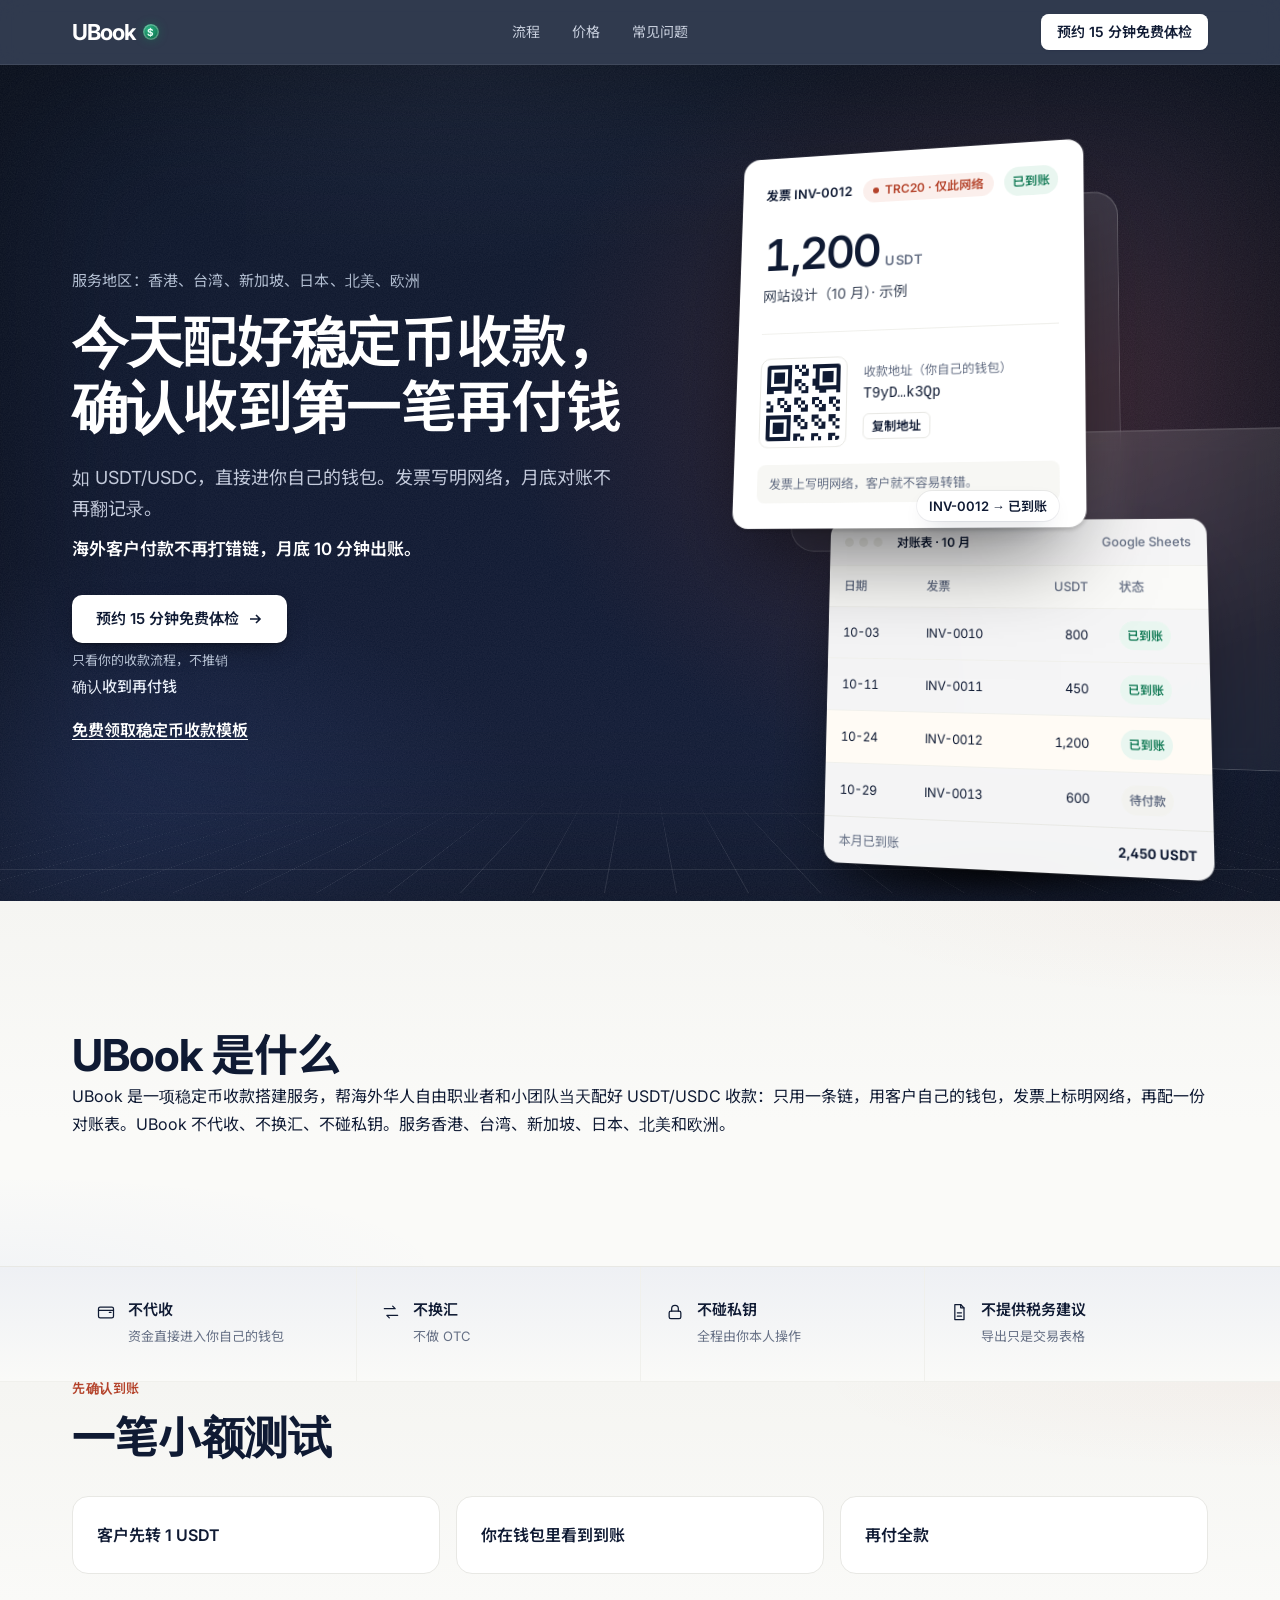
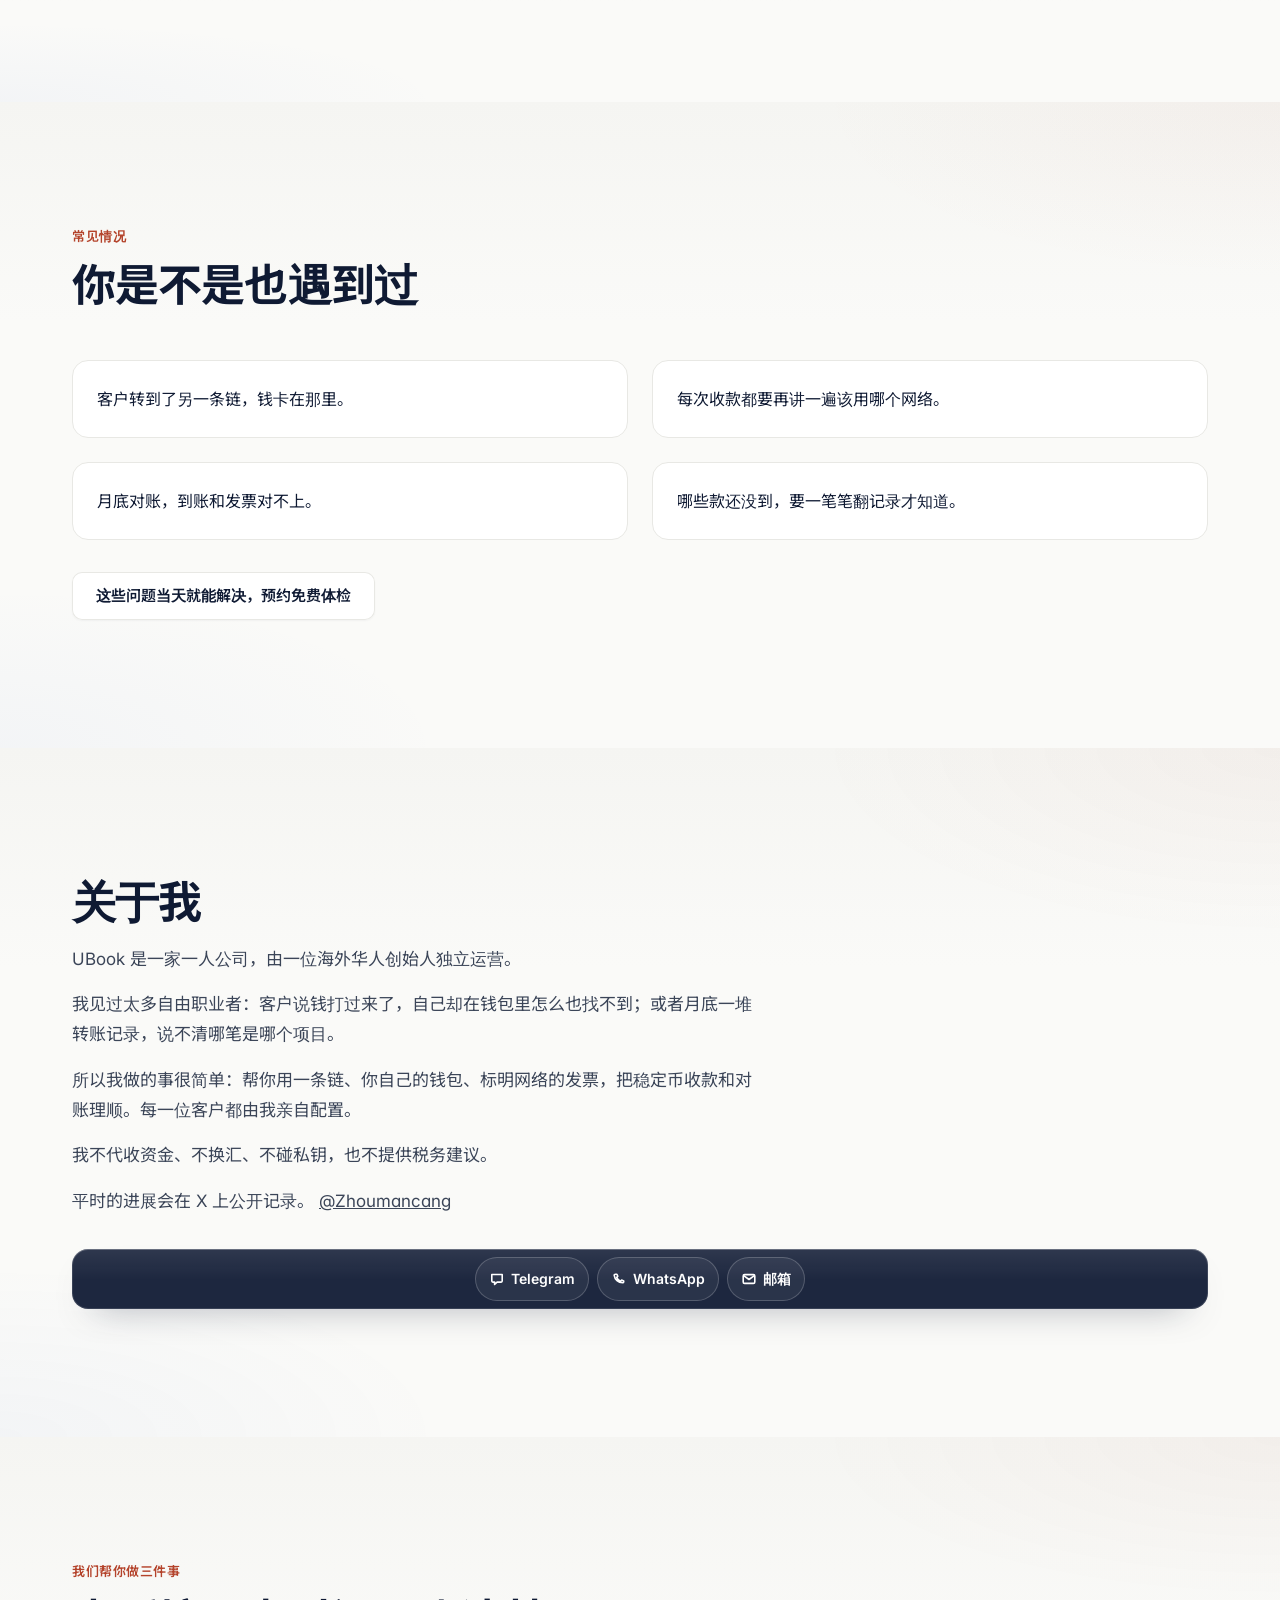
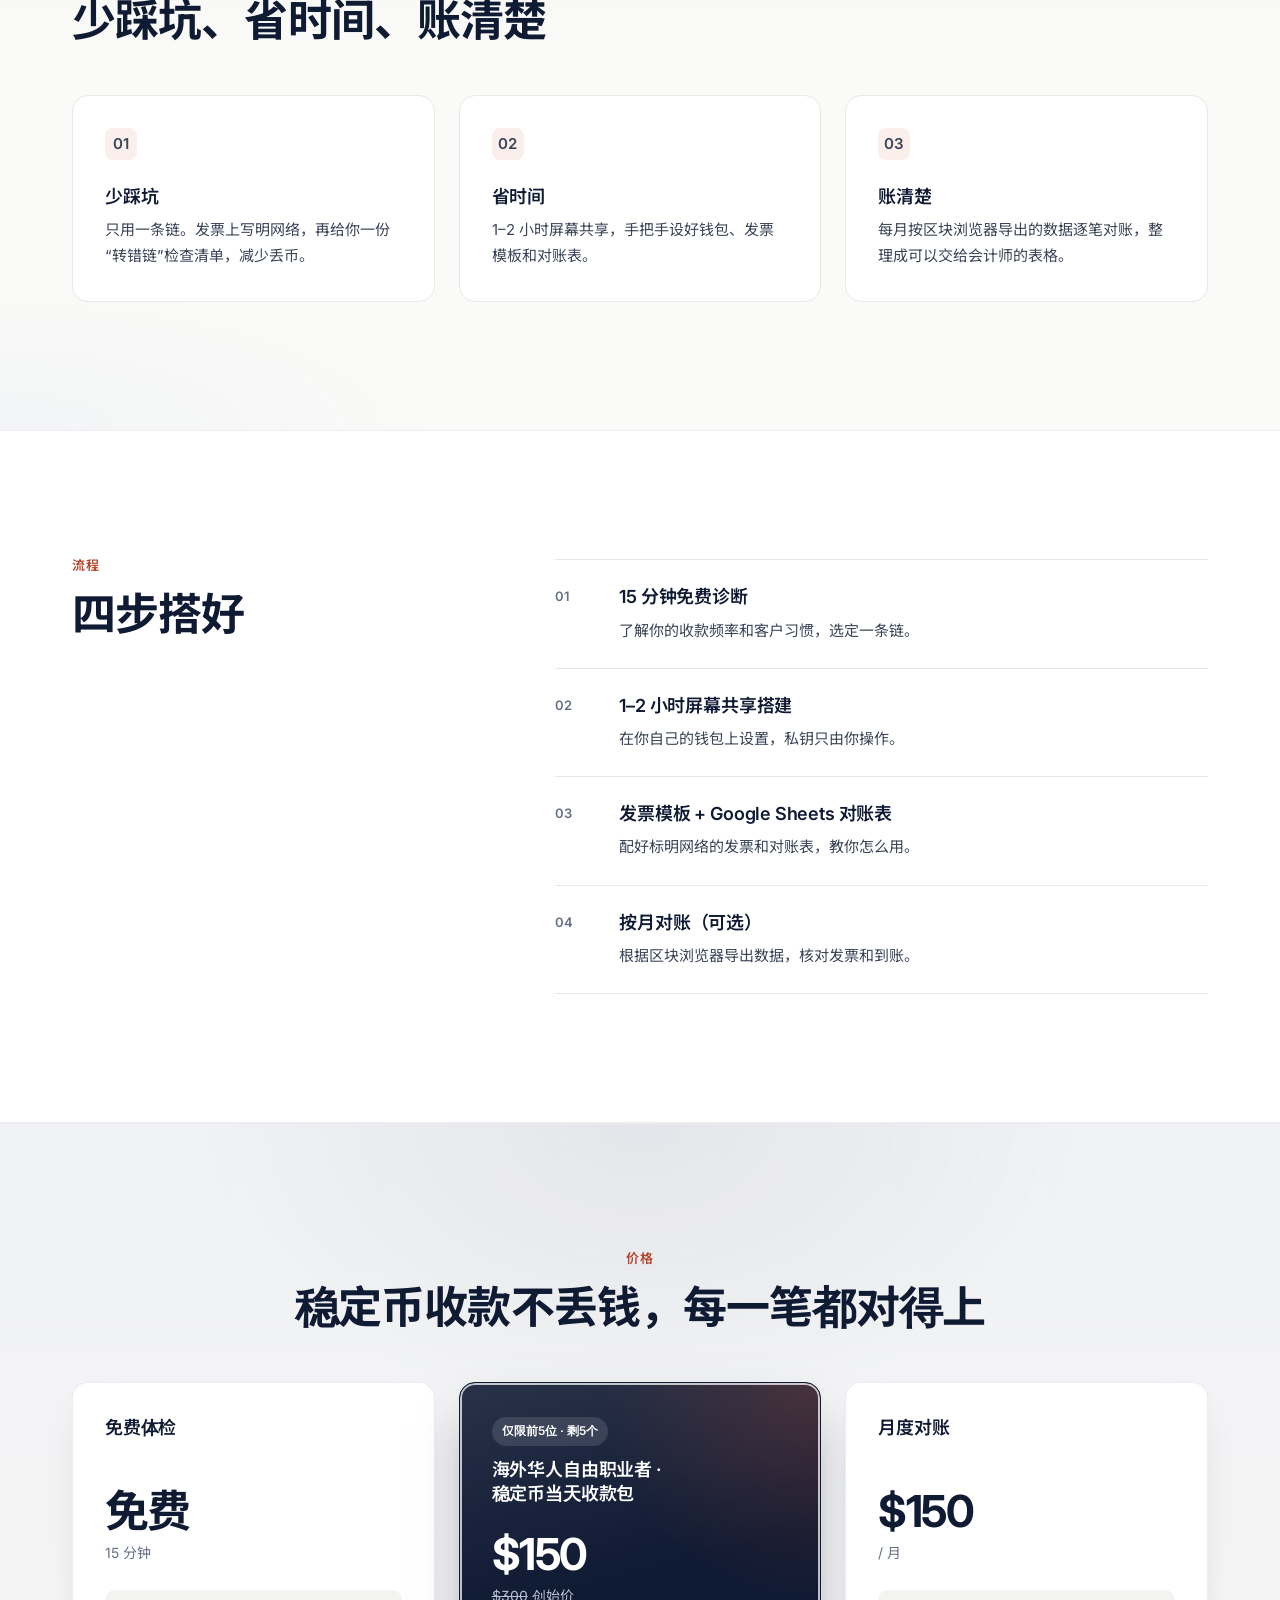
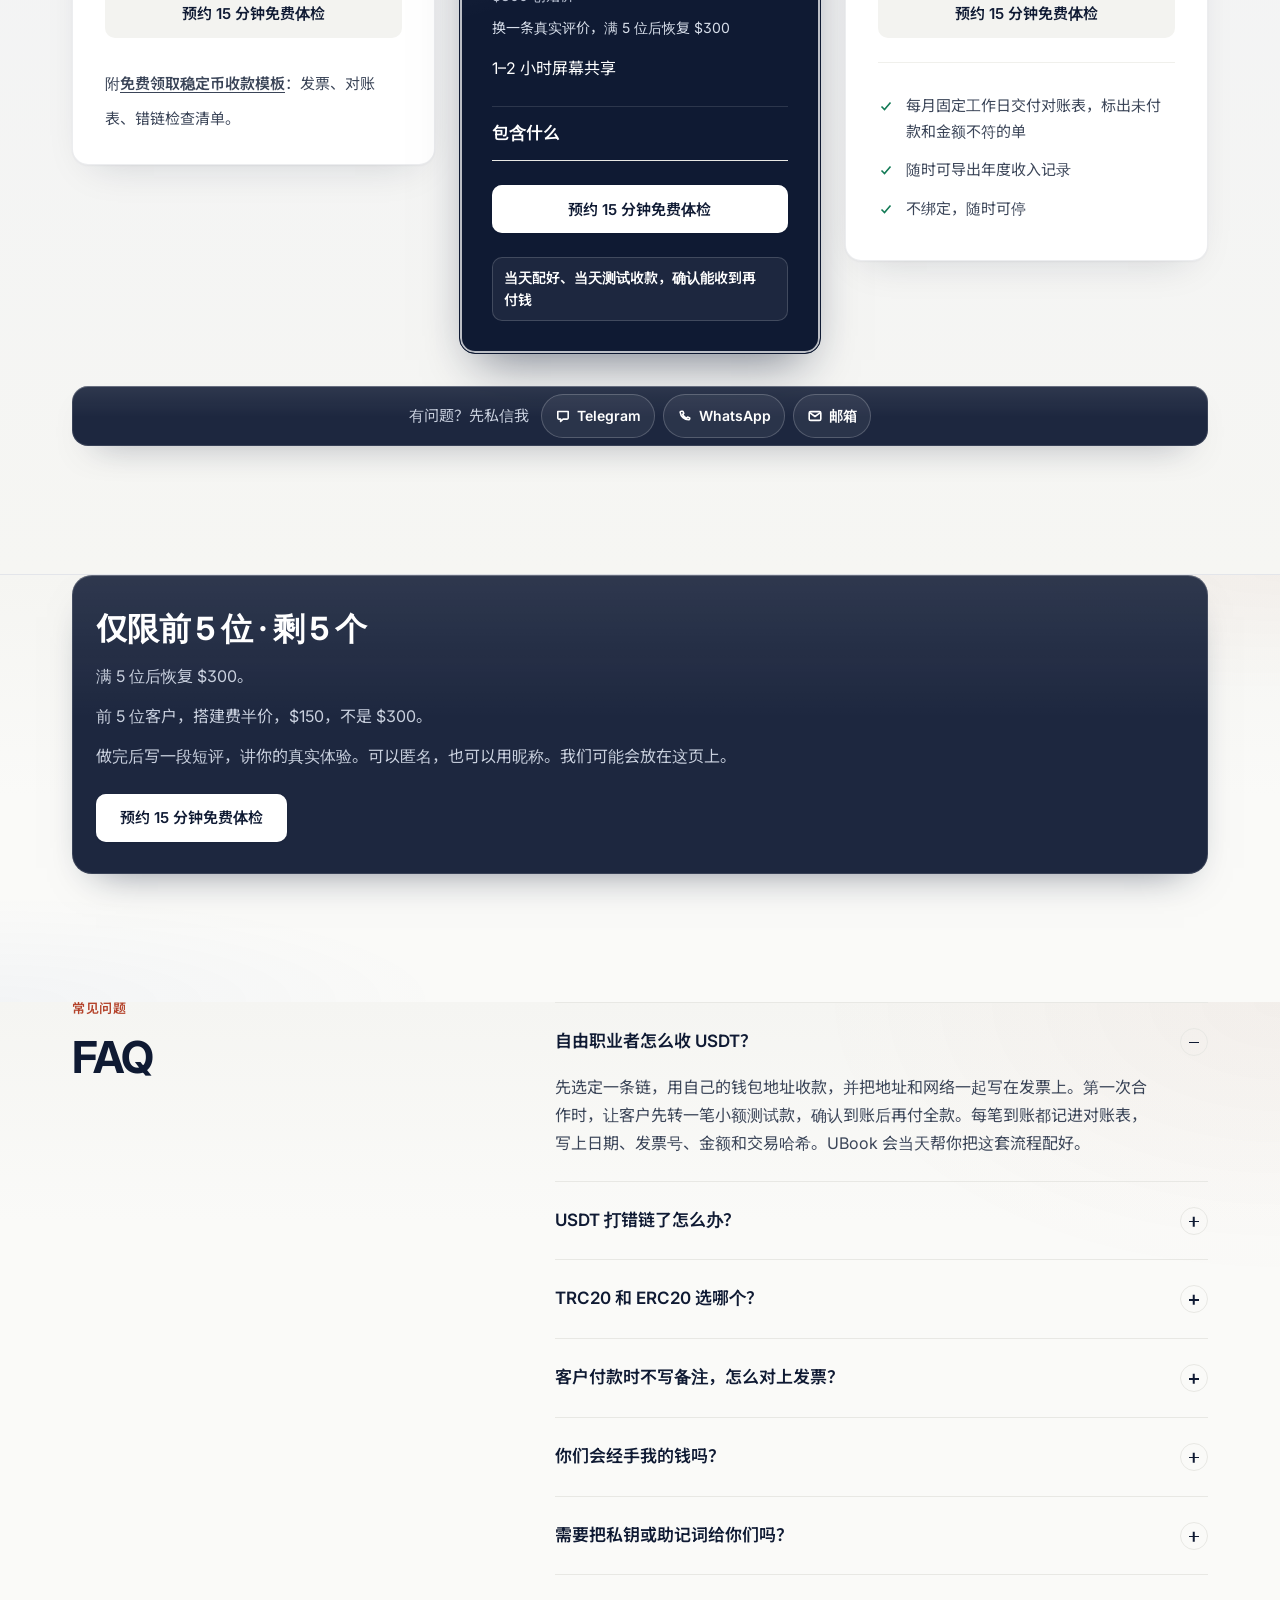
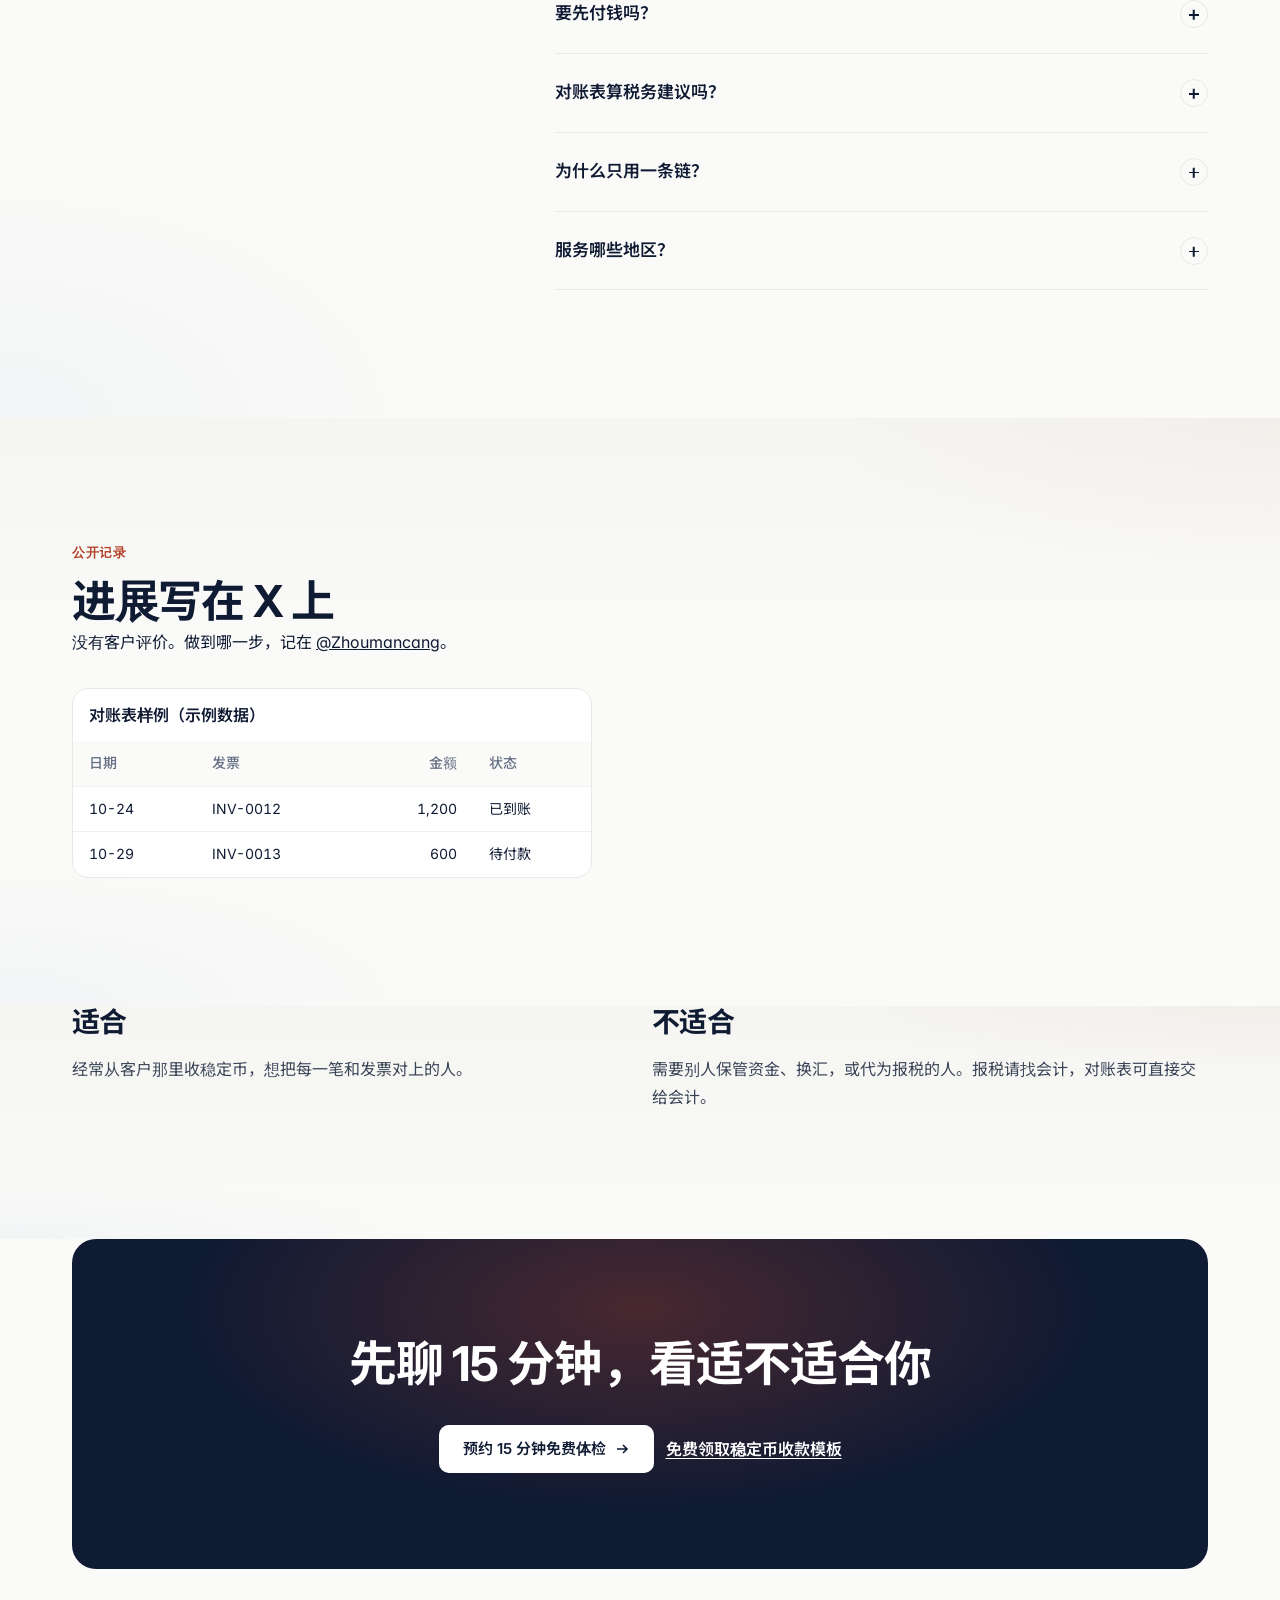
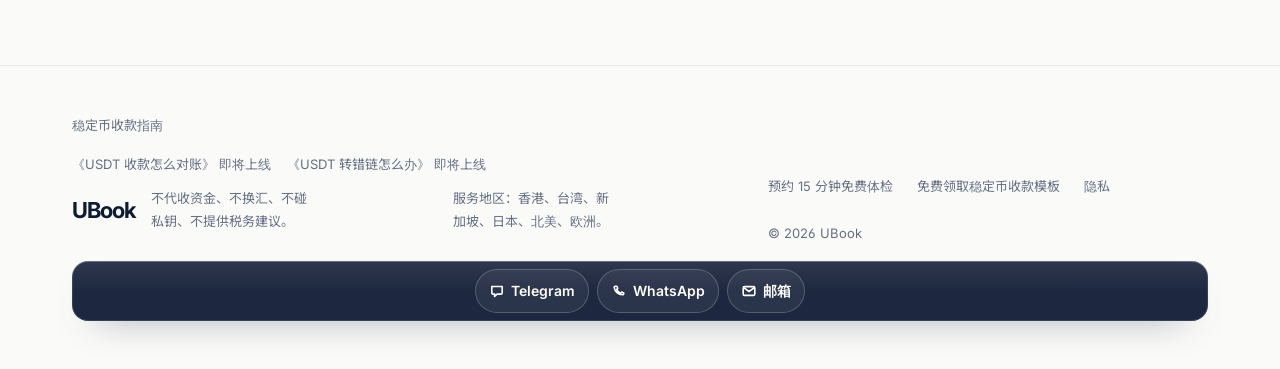
==== index.html @ 90dfe717 "Put the dream line back in the hero and split the founder note. Keep the slot pill short, and let th" ====
<!DOCTYPE html>
<html lang="zh-Hans">
<head>
  <meta charset="utf-8">
  <meta name="viewport" content="width=device-width, initial-scale=1">
  <title>稳定币（USDT/USDC）收款与对账，当天上线｜海外自由职业者｜UBook</title>
  <meta name="description" content="稳定币（USDT/USDC）收款与对账。如 USDT/USDC，直接进你自己的钱包。发票写明网络，月底对账不再翻记录。确认收到再付钱。">
  <link rel="canonical" href="https://ubookpay.com/">
  <meta name="theme-color" content="#FAFAF8">
  <meta name="color-scheme" content="light">
  <meta name="referrer" content="strict-origin-when-cross-origin">
  <!-- CTA 链接只在 assets/cta.js 修改：BOOK_DIAGNOSIS（预约 15 分钟免费体检）、FREE_TEMPLATE（免费领取稳定币收款模板）。统计令牌也只在那里：CF_BEACON_TOKEN。 -->
  <meta property="og:title" content="稳定币（USDT/USDC）收款与对账，当天上线｜海外自由职业者｜UBook">
  <meta property="og:description" content="稳定币（USDT/USDC）收款与对账。如 USDT/USDC，直接进你自己的钱包。发票写明网络，月底对账不再翻记录。确认收到再付钱。">
  <meta property="og:type" content="website">
  <meta property="og:locale" content="zh_Hans">
  <meta property="og:site_name" content="UBook">
  <meta property="og:image" content="https://ubookpay.com/assets/og.png">
  <meta property="og:image:type" content="image/png">
  <meta property="og:image:width" content="1200">
  <meta property="og:image:height" content="630">
  <meta property="og:image:alt" content="UBook：放心收稳定币，月底的账也一清二楚">
  <meta name="twitter:card" content="summary_large_image">
  <meta name="twitter:title" content="稳定币（USDT/USDC）收款与对账，当天上线｜海外自由职业者｜UBook">
  <meta name="twitter:description" content="稳定币（USDT/USDC）收款与对账。如 USDT/USDC，直接进你自己的钱包。发票写明网络，月底对账不再翻记录。确认收到再付钱。">
  <meta name="twitter:image" content="https://ubookpay.com/assets/og.png">
  <meta name="twitter:image:alt" content="UBook：放心收稳定币，月底的账也一清二楚">
  <link rel="icon" href="assets/favicon.svg" type="image/svg+xml">
  <link rel="icon" href="assets/favicon-32.png" type="image/png" sizes="32x32">
  <link rel="apple-touch-icon" href="assets/apple-touch-icon.png">
  <link rel="preload" href="assets/fonts/inter.woff2" as="font" type="font/woff2" crossorigin>
  <link rel="preload" href="assets/fonts/noto-sans-sc-400.woff2" as="font" type="font/woff2" crossorigin>
  <link rel="preload" href="assets/fonts/noto-sans-sc-700.woff2" as="font" type="font/woff2" crossorigin>
  <link rel="stylesheet" href="assets/styles.css">
  <script src="assets/cta.js" defer></script>
<script type="application/ld+json">
{
  "@context": "https://schema.org",
  "@graph": [
    {
      "@type": "Organization",
      "@id": "https://ubookpay.com/#organization",
      "name": "UBook",
      "url": "https://ubookpay.com/",
      "logo": "https://ubookpay.com/assets/og.png",
      "sameAs": [
        "https://x.com/Zhoumancang",
        "https://t.me/Fontinz"
      ]
    },
    {
      "@type": "Service",
      "serviceType": "稳定币收款搭建与对账",
      "provider": {
        "@id": "https://ubookpay.com/#organization"
      },
      "areaServed": [
        "HK",
        "TW",
        "SG",
        "JP",
        "北美",
        "欧洲"
      ],
      "offers": [
        {
          "@type": "Offer",
          "name": "免费 15 分钟收款体检加模板包",
          "price": "0",
          "priceCurrency": "USD"
        },
        {
          "@type": "Offer",
          "name": "海外华人自由职业者 · 稳定币当天收款包",
          "price": "300",
          "priceCurrency": "USD"
        },
        {
          "@type": "Offer",
          "name": "每月对账"
        }
      ]
    },
    {
      "@type": "FAQPage",
      "mainEntity": [
        {
          "@type": "Question",
          "name": "自由职业者怎么收 USDT？",
          "acceptedAnswer": {
            "@type": "Answer",
            "text": "先选定一条链，用自己的钱包地址收款，并把地址和网络一起写在发票上。第一次合作时，让客户先转一笔小额测试款，确认到账后再付全款。每笔到账都记进对账表，写上日期、发票号、金额和交易哈希。UBook 会当天帮你把这套流程配好。"
          }
        },
        {
          "@type": "Question",
          "name": "USDT 打错链了怎么办？",
          "acceptedAnswer": {
            "@type": "Answer",
            "text": "不一定会丢，关键看收款地址在那条链上是不是由你自己控制。如果你用的是自托管钱包，而对方把钱转到了另一条兼容的链（比如同一个 0x 地址的另一条 EVM 链），在钱包里切换到那条网络，通常就能看到并取回。如果转到的是交易所充值地址，而交易所不支持那条网络，只能联系交易所客服，不保证能找回。最有效的办法是提前预防：只用一条链，发票上写明网络，先转一笔小额测试。"
          }
        },
        {
          "@type": "Question",
          "name": "TRC20 和 ERC20 选哪个？",
          "acceptedAnswer": {
            "@type": "Answer",
            "text": "选你的客户最常用、手续费你们都能接受的那一条，并且只用它。一般来说，TRC20 的转账费用比 ERC20 低；ERC20 在以太坊上，gas 费会随网络拥堵程度变化。两条链的地址格式不同，发票上一定要写清楚是哪条。"
          }
        },
        {
          "@type": "Question",
          "name": "客户付款时不写备注，怎么对上发票？",
          "acceptedAnswer": {
            "@type": "Answer",
            "text": "普通的 USDT 链上转账本来就带不了备注，所以要靠金额、时间和付款地址来对应。常见做法是给每张发票设一个独一无二的金额，比如在金额末尾加几分钱的尾数当识别码；再记下客户常用的付款地址。对账表里留一列交易哈希，在区块浏览器上就能逐笔核对。"
          }
        },
        {
          "@type": "Question",
          "name": "你们会经手我的钱吗？",
          "acceptedAnswer": {
            "@type": "Answer",
            "text": "不会。客户的款项直接付到你自己的钱包，UBook 不代收、不托管、不换汇。"
          }
        },
        {
          "@type": "Question",
          "name": "需要把私钥或助记词给你们吗？",
          "acceptedAnswer": {
            "@type": "Answer",
            "text": "不需要，也请不要给任何人。配置时凡是涉及私钥的步骤，都由你本人操作。"
          }
        },
        {
          "@type": "Question",
          "name": "要先付钱吗？",
          "acceptedAnswer": {
            "@type": "Answer",
            "text": "不用。我们当天帮你配好，当天用一笔小额测试款确认能收到，之后你再付搭建费。"
          }
        },
        {
          "@type": "Question",
          "name": "对账表算税务建议吗？",
          "acceptedAnswer": {
            "@type": "Answer",
            "text": "不算。我们只是把链上交易整理成表格，怎么报税请问你的会计师。"
          }
        },
        {
          "@type": "Question",
          "name": "为什么只用一条链？",
          "acceptedAnswer": {
            "@type": "Answer",
            "text": "链越多，客户越容易转错。固定一条，发票上写清楚，出错的机会少很多。"
          }
        },
        {
          "@type": "Question",
          "name": "服务哪些地区？",
          "acceptedAnswer": {
            "@type": "Answer",
            "text": "服务地区：香港、台湾、新加坡、日本、北美、欧洲。"
          }
        }
      ]
    }
  ]
}
</script>
</head>
<body>
  <a class="skip" href="#main">跳到主要内容</a>
  <header>
    <div class="w">
      <a class="brand" href="#main">UBook</a>
      <nav class="nav" aria-label="页内">
        <a href="#how">流程</a>
        <a href="#price">价格</a>
        <a href="#faq">常见问题</a>
      </nav>
      <a class="btn p sm" data-cta="BOOK_DIAGNOSIS" data-track="book" href="#book"><span class="wide">预约 15 分钟免费体检</span><span class="short">预约</span></a>
    </div>
  </header>
  <main id="main" tabindex="-1">
    <section class="hero" aria-labelledby="hero-title">
      <div class="w g12">
        <div class="copy">
          <p class="locbar">服务地区：香港、台湾、新加坡、日本、北美、欧洲</p>
          <h1 id="hero-title"><span class="l1">今天配好稳定币收款，</span><span class="l2">确认收到第一笔再付钱</span></h1>
          <p class="lead">如 USDT/USDC，直接进你自己的钱包。发票写明网络，月底对账不再翻记录。</p>
          <p class="dream">海外客户付款不再打错链，<span>月底 10 分钟出账。</span></p>
          <div class="cta" id="book">
            <a class="btn p" data-cta="BOOK_DIAGNOSIS" data-track="book" href="#book">预约 15 分钟免费体检<svg width="16" height="16" viewBox="0 0 16 16" fill="none" stroke="currentColor" stroke-width="1.6" aria-hidden="true"><path d="M3 8h10M9 4l4 4-4 4"/></svg></a>
            <p class="reassure">只看你的收款流程，不推销</p>
            <p class="nudge">确认收到再付钱</p>
            <a class="textlink" data-cta="FREE_TEMPLATE" data-track="template" href="#book">免费领取稳定币收款模板</a>
          </div>
        </div>
        <div class="vis" role="group" aria-label="发票与对账表示例">
          <div class="cast" aria-hidden="true"></div>
          <div class="card inv">
            <div class="ih"><b>发票 INV-0012</b><span class="pill">TRC20 · 仅此网络</span><span class="st wait" id="inv-status">待付款</span></div>
            <p class="amt">1,200<small>USDT</small></p>
            <p class="for">网站设计（10 月）· 示例</p>
            <div class="pay">
              <svg class="qr" viewBox="0 0 21 21" fill="currentColor" shape-rendering="crispEdges" aria-hidden="true"><rect x="0" y="7" width="1" height="1"/><rect x="0" y="10" width="1" height="1"/><rect x="0" y="12" width="1" height="1"/><rect x="1" y="7" width="1" height="1"/><rect x="1" y="11" width="1" height="1"/><rect x="1" y="12" width="1" height="1"/><rect x="3" y="9" width="1" height="1"/><rect x="3" y="10" width="1" height="1"/><rect x="4" y="9" width="1" height="1"/><rect x="4" y="11" width="1" height="1"/><rect x="5" y="7" width="1" height="1"/><rect x="5" y="10" width="1" height="1"/><rect x="5" y="12" width="1" height="1"/><rect x="6" y="7" width="1" height="1"/><rect x="6" y="11" width="1" height="1"/><rect x="6" y="12" width="1" height="1"/><rect x="8" y="0" width="1" height="1"/><rect x="8" y="4" width="1" height="1"/><rect x="8" y="5" width="1" height="1"/><rect x="8" y="9" width="1" height="1"/><rect x="8" y="10" width="1" height="1"/><rect x="8" y="14" width="1" height="1"/><rect x="8" y="15" width="1" height="1"/><rect x="8" y="19" width="1" height="1"/><rect x="8" y="20" width="1" height="1"/><rect x="9" y="1" width="1" height="1"/><rect x="9" y="4" width="1" height="1"/><rect x="9" y="6" width="1" height="1"/><rect x="9" y="9" width="1" height="1"/><rect x="9" y="11" width="1" height="1"/><rect x="9" y="14" width="1" height="1"/><rect x="9" y="16" width="1" height="1"/><rect x="9" y="19" width="1" height="1"/><rect x="10" y="0" width="1" height="1"/><rect x="10" y="2" width="1" height="1"/><rect x="10" y="5" width="1" height="1"/><rect x="10" y="7" width="1" height="1"/><rect x="10" y="10" width="1" height="1"/><rect x="10" y="12" width="1" height="1"/><rect x="10" y="15" width="1" height="1"/><rect x="10" y="17" width="1" height="1"/><rect x="10" y="20" width="1" height="1"/><rect x="11" y="1" width="1" height="1"/><rect x="11" y="2" width="1" height="1"/><rect x="11" y="6" width="1" height="1"/><rect x="11" y="7" width="1" height="1"/><rect x="11" y="11" width="1" height="1"/><rect x="11" y="12" width="1" height="1"/><rect x="11" y="16" width="1" height="1"/><rect x="11" y="17" width="1" height="1"/><rect x="13" y="0" width="1" height="1"/><rect x="13" y="4" width="1" height="1"/><rect x="13" y="5" width="1" height="1"/><rect x="13" y="9" width="1" height="1"/><rect x="13" y="10" width="1" height="1"/><rect x="13" y="14" width="1" height="1"/><rect x="13" y="15" width="1" height="1"/><rect x="13" y="19" width="1" height="1"/><rect x="13" y="20" width="1" height="1"/><rect x="14" y="9" width="1" height="1"/><rect x="14" y="11" width="1" height="1"/><rect x="14" y="14" width="1" height="1"/><rect x="14" y="16" width="1" height="1"/><rect x="14" y="19" width="1" height="1"/><rect x="15" y="7" width="1" height="1"/><rect x="15" y="10" width="1" height="1"/><rect x="15" y="12" width="1" height="1"/><rect x="15" y="15" width="1" height="1"/><rect x="15" y="17" width="1" height="1"/><rect x="15" y="20" width="1" height="1"/><rect x="16" y="7" width="1" height="1"/><rect x="16" y="11" width="1" height="1"/><rect x="16" y="12" width="1" height="1"/><rect x="16" y="16" width="1" height="1"/><rect x="16" y="17" width="1" height="1"/><rect x="18" y="9" width="1" height="1"/><rect x="18" y="10" width="1" height="1"/><rect x="18" y="14" width="1" height="1"/><rect x="18" y="15" width="1" height="1"/><rect x="18" y="19" width="1" height="1"/><rect x="18" y="20" width="1" height="1"/><rect x="19" y="9" width="1" height="1"/><rect x="19" y="11" width="1" height="1"/><rect x="19" y="14" width="1" height="1"/><rect x="19" y="16" width="1" height="1"/><rect x="19" y="19" width="1" height="1"/><rect x="20" y="7" width="1" height="1"/><rect x="20" y="10" width="1" height="1"/><rect x="20" y="12" width="1" height="1"/><rect x="20" y="15" width="1" height="1"/><rect x="20" y="17" width="1" height="1"/><rect x="20" y="20" width="1" height="1"/><path d="M0 0h7v7h-7z M1 1v5h5v-5z" fill-rule="evenodd"/><rect x="2" y="2" width="3" height="3"/><path d="M14 0h7v7h-7z M15 1v5h5v-5z" fill-rule="evenodd"/><rect x="16" y="2" width="3" height="3"/><path d="M0 14h7v7h-7z M1 15v5h5v-5z" fill-rule="evenodd"/><rect x="2" y="16" width="3" height="3"/></svg>
              <div class="addr">收款地址（你自己的钱包）<code>T9yD…k3Qp</code><span class="copyb">复制地址</span></div>
            </div>
            <p class="note">发票上写明网络，客户就不容易转错。</p>
          </div>
          <p class="join">INV-0012 → <span id="join-status">待付款</span></p>
          <div class="card rec">
            <div class="rh"><span class="dots" aria-hidden="true"><i></i><i></i><i></i></span>对账表 · 10 月<span class="sheets" lang="en">Google Sheets</span></div>
            <table>
              <caption class="vh">10 月对账表示例</caption>
              <thead>
                <tr>
                  <th scope="col">日期</th>
                  <th scope="col">发票</th>
                  <th scope="col" class="r">USDT</th>
                  <th scope="col">状态</th>
                </tr>
              </thead>
              <tbody>
                <tr>
                  <td>10-03</td>
                  <td>INV-0010</td>
                  <td class="r">800</td>
                  <td><span class="st ok">已到账</span></td>
                </tr>
                <tr>
                  <td>10-11</td>
                  <td>INV-0011</td>
                  <td class="r">450</td>
                  <td><span class="st ok">已到账</span></td>
                </tr>
                <tr data-match="inv-0012">
                  <td>10-24</td>
                  <td>INV-0012</td>
                  <td class="r">1,200</td>
                  <td><span class="st wait" id="row-status">待付款</span></td>
                </tr>
                <tr>
                  <td>10-29</td>
                  <td>INV-0013</td>
                  <td class="r">600</td>
                  <td><span class="st wait">待付款</span></td>
                </tr>
              </tbody>
            </table>
            <p class="sum"><span>本月已到账</span><b>2,450 USDT</b></p>
          </div>
        </div>
      </div>
    </section>

    <section aria-labelledby="what-title">
      <div class="w">
        <h2 id="what-title">UBook 是什么</h2>
        <p>UBook 是一项稳定币收款搭建服务，帮海外华人自由职业者和小团队当天配好 USDT/USDC 收款：只用一条链，用客户自己的钱包，发票上标明网络，再配一份对账表。UBook 不代收、不换汇、不碰私钥。服务香港、台湾、新加坡、日本、北美和欧洲。</p>
      </div>
    </section>

    <div class="trust">
      <div class="w">
        <div class="t"><svg width="20" height="20" viewBox="0 0 24 24" fill="none" stroke="currentColor" stroke-width="1.5" stroke-linecap="round" stroke-linejoin="round" aria-hidden="true"><rect x="3" y="6" width="18" height="13" rx="2"/><path d="M16 12.5h2M3 10h18"/></svg><div><b>不代收</b><span>资金直接进入你自己的钱包</span></div></div>
        <div class="t"><svg width="20" height="20" viewBox="0 0 24 24" fill="none" stroke="currentColor" stroke-width="1.5" stroke-linecap="round" stroke-linejoin="round" aria-hidden="true"><path d="M4 8h13l-3-3M20 16H7l3 3"/></svg><div><b>不换汇</b><span>不做 OTC</span></div></div>
        <div class="t"><svg width="20" height="20" viewBox="0 0 24 24" fill="none" stroke="currentColor" stroke-width="1.5" stroke-linecap="round" stroke-linejoin="round" aria-hidden="true"><rect x="5" y="11" width="14" height="9" rx="2"/><path d="M8 11V8a4 4 0 0 1 8 0v3"/></svg><div><b>不碰私钥</b><span>全程由你本人操作</span></div></div>
        <div class="t"><svg width="20" height="20" viewBox="0 0 24 24" fill="none" stroke="currentColor" stroke-width="1.5" stroke-linecap="round" stroke-linejoin="round" aria-hidden="true"><path d="M7 3h7l4 4v14H7z"/><path d="M14 3v4h4M10 13h5M10 17h5"/></svg><div><b>不提供税务建议</b><span>导出只是交易表格</span></div></div>
      </div>
    </div>

    <section class="tight" aria-labelledby="testpay-title">
      <div class="w">
        <p class="ey">先确认到账</p>
        <h2 id="testpay-title">一笔小额测试</h2>
        <ol class="flow">
          <li>客户先转 1 USDT</li>
          <li>你在钱包里看到到账</li>
          <li>再付全款</li>
        </ol>
      </div>
    </section>

    <section id="pains" aria-labelledby="pains-title">
      <div class="w">
        <div class="head">
          <p class="ey">常见情况</p>
          <h2 id="pains-title">你是不是也遇到过</h2>
        </div>
        <ul class="pains">
          <li>客户转到了另一条链，钱卡在那里。</li>
          <li>每次收款都要再讲一遍该用哪个网络。</li>
          <li>月底对账，到账和发票对不上。</li>
          <li>哪些款还没到，要一笔笔翻记录才知道。</li>
        </ul>
        <a class="btn s" data-cta="BOOK_DIAGNOSIS" data-track="pain-cta" href="#book">这些问题当天就能解决，预约免费体检</a>
      </div>
    </section>

    <section id="about" aria-labelledby="about-title">
      <div class="w">
        <h2 id="about-title">关于我</h2>
        <p class="about-copy">UBook 是一家一人公司，由一位海外华人创始人独立运营。</p>
        <p class="about-copy">我见过太多自由职业者：客户说钱打过来了，自己却在钱包里怎么也找不到；或者月底一堆转账记录，说不清哪笔是哪个项目。</p>
        <p class="about-copy">所以我做的事很简单：帮你用一条链、你自己的钱包、标明网络的发票，把稳定币收款和对账理顺。每一位客户都由我亲自配置。</p>
        <p class="about-copy">我不代收资金、不换汇、不碰私钥，也不提供税务建议。</p>
        <p class="about-copy">平时的进展会在 X 上公开记录。 <a data-track="contact" href="https://x.com/Zhoumancang" target="_blank" rel="noopener">@Zhoumancang</a></p>
        <nav class="reach" aria-label="联系方式">
          <a data-track="contact" href="https://t.me/Fontinz" target="_blank" rel="noopener" aria-label="Telegram 私信 @Fontinz，在新标签页打开"><svg width="16" height="16" viewBox="0 0 16 16" fill="none" stroke="currentColor" stroke-width="1.6" stroke-linecap="round" stroke-linejoin="round" aria-hidden="true"><path d="M2.8 3.5h10.4v6.6a1 1 0 0 1-1 1H8.1L5.6 13.4V11.1H3.8a1 1 0 0 1-1-1V3.5z"/></svg>Telegram</a>
          <a data-track="contact" href="https://wa.me/17788779257" target="_blank" rel="noopener" aria-label="WhatsApp 私信 +1 778-877-9257，在新标签页打开"><svg width="16" height="16" viewBox="0 0 16 16" fill="none" stroke="currentColor" stroke-width="1.6" stroke-linecap="round" stroke-linejoin="round" aria-hidden="true"><path d="M5.2 3.2h.7l.9 2.1-1.1 1.1a6.6 6.6 0 0 0 3.8 3.8l1.1-1.1 2.1.9v.7a1.1 1.1 0 0 1-1.1 1.1A8.6 8.6 0 0 1 3.2 4.3a1.1 1.1 0 0 1 1.1-1.1z"/></svg>WhatsApp</a>
          <a data-track="contact" href="mailto:leofrank1017@gmail.com" aria-label="给 leofrank1017@gmail.com 发邮件"><svg width="16" height="16" viewBox="0 0 16 16" fill="none" stroke="currentColor" stroke-width="1.6" stroke-linecap="round" stroke-linejoin="round" aria-hidden="true"><rect x="2.2" y="3.6" width="11.6" height="8.8" rx="1.4"/><path d="m3 4.8 5 3.7 5-3.7"/></svg>邮箱</a>
        </nav>
      </div>
    </section>

    <section aria-labelledby="services-title">
      <div class="w g12">
        <div class="head">
          <p class="ey">我们帮你做三件事</p>
          <h2 id="services-title">少踩坑、<br class="mb">省时间、账清楚</h2>
        </div>
        <div class="feat">
          <article class="f">
            <p class="n">01</p>
            <h3>少踩坑</h3>
            <p>只用一条链。发票上写明网络，再给你一份“转错链”检查清单，减少丢币。</p>
          </article>
          <article class="f">
            <p class="n">02</p>
            <h3>省时间</h3>
            <p>1–2 小时屏幕共享，手把手设好钱包、发票模板和对账表。</p>
          </article>
          <article class="f">
            <p class="n">03</p>
            <h3>账清楚</h3>
            <p>每月按区块浏览器导出的数据逐笔对账，整理成可以交给会计师的表格。</p>
          </article>
        </div>
      </div>
    </section>

    <section class="how" id="how" aria-labelledby="steps-title">
      <div class="w g12">
        <div class="bound">
          <p class="ey">流程</p>
          <h2 id="steps-title">四步搭好</h2>
        </div>
        <ol class="steps">
          <li><h3>15 分钟免费诊断</h3><p>了解你的收款频率和客户习惯，选定一条链。</p></li>
          <li><h3>1–2 小时屏幕共享搭建</h3><p>在你自己的钱包上设置，私钥只由你操作。</p></li>
          <li><h3>发票模板 + Google Sheets 对账表</h3><p>配好标明网络的发票和对账表，教你怎么用。</p></li>
          <li><h3>按月对账（可选）</h3><p>根据区块浏览器导出数据，核对发票和到账。</p></li>
        </ol>
      </div>
    </section>

    <section id="price" aria-labelledby="pricing-title">
      <div class="w g12">
        <div class="head center">
          <p class="ey">价格</p>
          <h2 id="pricing-title">稳定币收款<span class="keep">不丢钱</span>，每一笔都对得上</h2>
        </div>
        <!-- 60 秒演示：只改 DEMO_SRC。留空则播放器不出现。 -->
        <video class="demo" data-demo hidden controls playsinline preload="none" aria-label="60 秒演示：一笔测试转账，并记进对账表"></video>
        <script>
          (function () {
            var DEMO_SRC = "";
            if (!DEMO_SRC) return;
            var video = document.currentScript.previousElementSibling;
            if (!video || video.tagName !== "VIDEO") return;
            video.src = DEMO_SRC;
            video.hidden = false;
          })();
        </script>
        <div class="plans">
          <article class="plan">
            <h3>免费体检</h3>
            <p class="price">免费</p>
            <p class="unit">15 分钟</p>
            <a class="btn g full" data-cta="BOOK_DIAGNOSIS" data-track="book" href="#book">预约 15 分钟免费体检</a>
            <p class="pack">附<a class="textlink" data-cta="FREE_TEMPLATE" data-track="template" href="#book">免费领取稳定币收款模板</a>：发票、对账表、错链检查清单。</p>
          </article>
          <article class="plan featured">
            <span class="tag">仅限前 <span data-slots>5</span> 位 · 剩 <span data-slots>5</span> 个</span>
            <h3><span>海外华人自由职业者 ·</span><span>稳定币当天收款包</span></h3>
            <p class="price">$150</p>
            <p class="unit"><s>$300</s> 创始价</p>
            <p class="swap">换一条真实评价，满 5 位后恢复 $300</p>
            <p class="share">1–2 小时屏幕共享</p>
            <details class="incl">
              <summary>包含什么</summary>
              <ul class="stack">
                <li><span>一对一配置和当天测试收款</span><b>$300</b></li>
                <li><span>标明网络的发票模板</span><b>$50</b></li>
                <li><span>中英文付款说明</span><b>$50</b></li>
                <li><span>对账表和填写方法</span><b>$100</b></li>
                <li><span>收入记录导出模板</span><b>$150</b></li>
                <li><span>首月一次对账检查</span><b>$100</b></li>
                <li><span>付款前 30 秒核对清单</span><b>$30</b></li>
                <li class="sum"><span>参考总价值</span><b><s>$780</s></b></li>
              </ul>
              <p class="refnote">以上为单项参考价值，<span>不是过往成交价。</span></p>
            </details>
            <a class="btn p full" data-cta="BOOK_DIAGNOSIS" data-track="book" href="#book">预约 15 分钟免费体检</a>
            <p class="assure">当天配好、当天测试收款，确认能收到再付钱</p>
          </article>
          <article class="plan">
            <h3>月度对账</h3>
            <p class="price">$150</p>
            <p class="unit">/ 月</p>
            <a class="btn g full" data-cta="BOOK_DIAGNOSIS" data-track="book" href="#book">预约 15 分钟免费体检</a>
            <ul>
              <li><svg width="16" height="16" viewBox="0 0 16 16" fill="none" stroke="currentColor" stroke-width="1.6" aria-hidden="true"><path d="M3.5 8.5l3 3 6-7"/></svg>每月固定工作日交付对账表，标出未付款和金额不符的单</li>
              <li><svg width="16" height="16" viewBox="0 0 16 16" fill="none" stroke="currentColor" stroke-width="1.6" aria-hidden="true"><path d="M3.5 8.5l3 3 6-7"/></svg>随时可导出年度收入记录</li>
              <li><svg width="16" height="16" viewBox="0 0 16 16" fill="none" stroke="currentColor" stroke-width="1.6" aria-hidden="true"><path d="M3.5 8.5l3 3 6-7"/></svg>不绑定，随时可停</li>
            </ul>
          </article>
        </div>
        <div class="reach">
          <p class="reach-label">有问题？先私信我</p>
          <div class="reach-links">
            <a data-track="contact" href="https://t.me/Fontinz" target="_blank" rel="noopener" aria-label="Telegram 私信 @Fontinz，在新标签页打开"><svg width="16" height="16" viewBox="0 0 16 16" fill="none" stroke="currentColor" stroke-width="1.6" stroke-linecap="round" stroke-linejoin="round" aria-hidden="true"><path d="M2.8 3.5h10.4v6.6a1 1 0 0 1-1 1H8.1L5.6 13.4V11.1H3.8a1 1 0 0 1-1-1V3.5z"/></svg>Telegram</a>
            <a data-track="contact" href="https://wa.me/17788779257" target="_blank" rel="noopener" aria-label="WhatsApp 私信 +1 778-877-9257，在新标签页打开"><svg width="16" height="16" viewBox="0 0 16 16" fill="none" stroke="currentColor" stroke-width="1.6" stroke-linecap="round" stroke-linejoin="round" aria-hidden="true"><path d="M5.2 3.2h.7l.9 2.1-1.1 1.1a6.6 6.6 0 0 0 3.8 3.8l1.1-1.1 2.1.9v.7a1.1 1.1 0 0 1-1.1 1.1A8.6 8.6 0 0 1 3.2 4.3a1.1 1.1 0 0 1 1.1-1.1z"/></svg>WhatsApp</a>
            <a data-track="contact" href="mailto:leofrank1017@gmail.com" aria-label="给 leofrank1017@gmail.com 发邮件"><svg width="16" height="16" viewBox="0 0 16 16" fill="none" stroke="currentColor" stroke-width="1.6" stroke-linecap="round" stroke-linejoin="round" aria-hidden="true"><rect x="2.2" y="3.6" width="11.6" height="8.8" rx="1.4"/><path d="m3 4.8 5 3.7 5-3.7"/></svg>邮箱</a>
          </div>
        </div>
      </div>
    </section>

    <section class="tight" id="founding" aria-labelledby="founding-title">
      <div class="w">
        <div class="slot">
          <!-- 名额只改 slots-left -->
          <span id="slots-left" hidden>5</span>
          <h2 id="founding-title">仅限前 <span data-slots>5</span> 位 · 剩 <span data-slots>5</span> 个</h2>
          <p>满 <span data-slots>5</span> 位后恢复 $300。</p>
          <p>前 <span data-slots>5</span> 位客户，搭建费半价，$150，<span class="keep">不是 $300</span>。</p>
          <p>做完后写一段短评，讲你的真实体验。可以匿名，也可以用昵称。我们可能会放在这页上。</p>
          <a class="btn p" data-cta="BOOK_DIAGNOSIS" data-track="book" href="#book">预约 15 分钟免费体检</a>
        </div>
      </div>
    </section>

    <section class="tight" id="faq" aria-labelledby="faq-title">
      <div class="w g12">
        <div class="faqh">
          <p class="ey">常见问题</p>
          <h2 id="faq-title" lang="en">FAQ</h2>
        </div>
        <div class="faq">
          <details open>
            <summary><h3>自由职业者怎么收 USDT？</h3><i class="mark" aria-hidden="true"></i></summary>
            <p>先选定一条链，用自己的钱包地址收款，并把地址和网络一起写在发票上。第一次合作时，让客户先转一笔小额测试款，确认到账后再付全款。每笔到账都记进对账表，写上日期、发票号、金额和交易哈希。UBook 会当天帮你把这套流程配好。</p>
          </details>
          <details>
            <summary><h3>USDT 打错链了怎么办？</h3><i class="mark" aria-hidden="true"></i></summary>
            <p>不一定会丢，关键看收款地址在那条链上是不是由你自己控制。如果你用的是自托管钱包，而对方把钱转到了另一条兼容的链（比如同一个 0x 地址的另一条 EVM 链），在钱包里切换到那条网络，通常就能看到并取回。如果转到的是交易所充值地址，而交易所不支持那条网络，只能联系交易所客服，不保证能找回。最有效的办法是提前预防：只用一条链，发票上写明网络，先转一笔小额测试。</p>
          </details>
          <details>
            <summary><h3>TRC20 和 ERC20 选哪个？</h3><i class="mark" aria-hidden="true"></i></summary>
            <p>选你的客户最常用、手续费你们都能接受的那一条，并且只用它。一般来说，TRC20 的转账费用比 ERC20 低；ERC20 在以太坊上，gas 费会随网络拥堵程度变化。两条链的地址格式不同，发票上一定要写清楚是哪条。</p>
          </details>
          <details>
            <summary><h3>客户付款时不写备注，怎么对上发票？</h3><i class="mark" aria-hidden="true"></i></summary>
            <p>普通的 USDT 链上转账本来就带不了备注，所以要靠金额、时间和付款地址来对应。常见做法是给每张发票设一个独一无二的金额，比如在金额末尾加几分钱的尾数当识别码；再记下客户常用的付款地址。对账表里留一列交易哈希，在区块浏览器上就能逐笔核对。</p>
          </details>
          <details>
            <summary><h3>你们会经手我的钱吗？</h3><i class="mark" aria-hidden="true"></i></summary>
            <p>不会。客户的款项直接付到你自己的钱包，UBook 不代收、不托管、不换汇。</p>
          </details>
          <details>
            <summary><h3>需要把私钥或助记词给你们吗？</h3><i class="mark" aria-hidden="true"></i></summary>
            <p>不需要，也请不要给任何人。配置时凡是涉及私钥的步骤，都由你本人操作。</p>
          </details>
          <details>
            <summary><h3>要先付钱吗？</h3><i class="mark" aria-hidden="true"></i></summary>
            <p>不用。我们当天帮你配好，当天用一笔小额测试款确认能收到，之后你再付搭建费。</p>
          </details>
          <details>
            <summary><h3>对账表算税务建议吗？</h3><i class="mark" aria-hidden="true"></i></summary>
            <p>不算。我们只是把链上交易整理成表格，怎么报税请问你的会计师。</p>
          </details>
          <details>
            <summary><h3>为什么只用一条链？</h3><i class="mark" aria-hidden="true"></i></summary>
            <p>链越多，客户越容易转错。固定一条，发票上写清楚，出错的机会少很多。</p>
          </details>
          <details>
            <summary><h3>服务哪些地区？</h3><i class="mark" aria-hidden="true"></i></summary>
            <p>服务地区：香港、台湾、新加坡、日本、北美、欧洲。</p>
          </details>
        </div>
      </div>
    </section>

    <section aria-labelledby="proof-title">
      <div class="w">
        <p class="ey">公开记录</p>
        <h2 id="proof-title">进展写在 X 上</h2>
        <p>没有客户评价。做到哪一步，记在 <a href="https://x.com/Zhoumancang" target="_blank" rel="noopener">@Zhoumancang</a>。</p>
        <figure class="sample">
          <figcaption>对账表样例（示例数据）</figcaption>
          <table>
            <thead>
              <tr><th>日期</th><th>发票</th><th class="r">金额</th><th>状态</th></tr>
            </thead>
            <tbody>
              <tr><td>10-24</td><td>INV-0012</td><td class="r">1,200</td><td>已到账</td></tr>
              <tr><td>10-29</td><td>INV-0013</td><td class="r">600</td><td>待付款</td></tr>
            </tbody>
          </table>
        </figure>
      </div>
    </section>

    <section class="tight" aria-labelledby="fit-title">
      <div class="w fit">
        <div>
          <h2 id="fit-title">适合</h2>
          <p>经常从客户那里收稳定币，想把每一笔和发票对上的人。</p>
        </div>
        <div>
          <h2>不适合</h2>
          <p>需要别人保管资金、换汇，或代为报税的人。报税请找会计，对账表可直接交给会计。</p>
        </div>
      </div>
    </section>

    <div class="final">
      <div class="w">
        <div class="band">
          <h2>先聊 15 分钟，<br class="mb">看适不适合你</h2>
          <div class="cta">
            <a class="btn p" data-cta="BOOK_DIAGNOSIS" data-track="book" href="#book">预约 15 分钟免费体检<svg width="16" height="16" viewBox="0 0 16 16" fill="none" stroke="currentColor" stroke-width="1.6" aria-hidden="true"><path d="M3 8h10M9 4l4 4-4 4"/></svg></a>
            <a class="textlink" data-cta="FREE_TEMPLATE" data-track="template" href="#book">免费领取稳定币收款模板</a>
          </div>
        </div>
      </div>
    </div>
  </main>
  <footer>
    <div class="w guide">
      <p class="fine">稳定币收款指南</p>
      <ul class="guides">
        <li>《USDT 收款怎么对账》 <span>即将上线</span></li>
        <li>《USDT 转错链怎么办》 <span>即将上线</span></li>
      </ul>
    </div>
    <div class="w">
      <a class="brand" href="#main">UBook</a>
      <p class="fine">不代收资金、不换汇、不碰私钥、不提供税务建议。</p>
      <p class="fine">服务地区：香港、台湾、新加坡、日本、北美、欧洲。</p>
      <div class="fl">
        <a data-cta="BOOK_DIAGNOSIS" data-track="book" href="#book">预约 15 分钟免费体检</a>
        <a data-cta="FREE_TEMPLATE" data-track="template" href="#book">免费领取稳定币收款模板</a>
        <a href="privacy.html">隐私</a>
        <span>© 2026 UBook</span>
      </div>
    </div>
    <div class="w foot-contact">
      <nav class="reach" aria-label="联系方式">
        <a data-track="contact" href="https://t.me/Fontinz" target="_blank" rel="noopener" aria-label="Telegram 私信 @Fontinz，在新标签页打开"><svg width="16" height="16" viewBox="0 0 16 16" fill="none" stroke="currentColor" stroke-width="1.6" stroke-linecap="round" stroke-linejoin="round" aria-hidden="true"><path d="M2.8 3.5h10.4v6.6a1 1 0 0 1-1 1H8.1L5.6 13.4V11.1H3.8a1 1 0 0 1-1-1V3.5z"/></svg>Telegram</a>
        <a data-track="contact" href="https://wa.me/17788779257" target="_blank" rel="noopener" aria-label="WhatsApp 私信 +1 778-877-9257，在新标签页打开"><svg width="16" height="16" viewBox="0 0 16 16" fill="none" stroke="currentColor" stroke-width="1.6" stroke-linecap="round" stroke-linejoin="round" aria-hidden="true"><path d="M5.2 3.2h.7l.9 2.1-1.1 1.1a6.6 6.6 0 0 0 3.8 3.8l1.1-1.1 2.1.9v.7a1.1 1.1 0 0 1-1.1 1.1A8.6 8.6 0 0 1 3.2 4.3a1.1 1.1 0 0 1 1.1-1.1z"/></svg>WhatsApp</a>
        <a data-track="contact" href="mailto:leofrank1017@gmail.com" aria-label="给 leofrank1017@gmail.com 发邮件"><svg width="16" height="16" viewBox="0 0 16 16" fill="none" stroke="currentColor" stroke-width="1.6" stroke-linecap="round" stroke-linejoin="round" aria-hidden="true"><rect x="2.2" y="3.6" width="11.6" height="8.8" rx="1.4"/><path d="m3 4.8 5 3.7 5-3.7"/></svg>邮箱</a>
      </nav>
    </div>
  </footer>
  <a class="dock" data-cta="BOOK_DIAGNOSIS" data-track="book" href="#book" hidden>预约 15 分钟免费体检</a>
  <script>
    (function () {
      var src = document.getElementById("slots-left");
      if (src) {
        var n = src.textContent.trim();
        var nodes = document.querySelectorAll("[data-slots]");
        for (var i = 0; i < nodes.length; i++) nodes[i].textContent = n;
      }
      var dock = document.querySelector(".dock");
      var heroBtn = document.querySelector("#book .btn");
      if (!dock || !heroBtn || !("IntersectionObserver" in window)) return;
      var narrow = window.matchMedia("(max-width: 959px)");
      function sync(visible) {
        var show = narrow.matches && !visible;
        dock.hidden = !show;
        document.body.classList.toggle("has-dock", show);
      }
      new IntersectionObserver(function (entries) {
        sync(entries[0].isIntersecting);
      }).observe(heroBtn);
      if (narrow.addEventListener) {
        narrow.addEventListener("change", function () { sync(true); });
      }
    })();
    (function () {
      var reduce = window.matchMedia("(prefers-reduced-motion: reduce)").matches;
      var pill = document.getElementById("inv-status");
      var rowPill = document.getElementById("row-status");
      var row = document.querySelector("[data-match='inv-0012']");
      var join = document.getElementById("join-status");
      function paid() {
        if (pill) { pill.textContent = "已到账"; pill.className = "st ok"; }
        if (rowPill) { rowPill.textContent = "已到账"; rowPill.className = "st ok"; }
        if (row) row.classList.add("hl");
        if (join) join.textContent = "已到账";
      }
      if (reduce) paid();
      else window.setTimeout(paid, 400);
      var vis = document.querySelector(".vis");
      var fine = window.matchMedia("(hover: hover) and (pointer: fine)").matches;
      if (!vis || reduce || !fine) return;
      vis.addEventListener("pointermove", function (e) {
        var r = vis.getBoundingClientRect();
        var x = (e.clientX - r.left) / r.width - 0.5;
        var y = (e.clientY - r.top) / r.height - 0.5;
        vis.style.setProperty("--ty", (x * 3).toFixed(2) + "deg");
        vis.style.setProperty("--tx", (y * -2.5).toFixed(2) + "deg");
      });
      vis.addEventListener("pointerleave", function () {
        vis.style.removeProperty("--ty");
        vis.style.removeProperty("--tx");
      });
    })();
  </script>
</body>
</html>
---- assets/styles.css ----
/* UBook direction D. Inter + Noto Sans SC subsets: assets/fonts/OFL*.txt */

@font-face {
  font-family: Inter;
  font-style: normal;
  font-weight: 400 700;
  font-display: swap;
  src: url("fonts/inter.woff2") format("woff2");
}

@font-face {
  font-family: "Noto Sans SC";
  font-style: normal;
  font-weight: 400;
  font-display: swap;
  src: url("fonts/noto-sans-sc-400.woff2") format("woff2");
}

@font-face {
  font-family: "Noto Sans SC";
  font-style: normal;
  font-weight: 500;
  font-display: swap;
  src: url("fonts/noto-sans-sc-500.woff2") format("woff2");
}

@font-face {
  font-family: "Noto Sans SC";
  font-style: normal;
  font-weight: 600;
  font-display: swap;
  src: url("fonts/noto-sans-sc-600.woff2") format("woff2");
}

@font-face {
  font-family: "Noto Sans SC";
  font-style: normal;
  font-weight: 700;
  font-display: swap;
  src: url("fonts/noto-sans-sc-700.woff2") format("woff2");
}

:root {
  --ink: #0f1a33;
  --ink2: #3b4558;
  --mut: #667085;
  --bg: #fafaf8;
  --line: #e8e8e4;
  --line2: #f0f0ec;
  --acc: #b4432b;
  --ok: #127a55;
  --s1: 8px;
  --s2: 16px;
  --s3: 24px;
  --s4: 32px;
  --s6: 48px;
  --s8: 64px;
  --s12: 96px;
  --s16: 128px;
}

*,
*::before,
*::after {
  box-sizing: border-box;
}

html {
  color-scheme: light;
  background: var(--bg);
  -webkit-font-smoothing: antialiased;
  text-rendering: optimizeLegibility;
  text-size-adjust: 100%;
  -webkit-text-size-adjust: 100%;
  scroll-behavior: smooth;
}

body {
  margin: 0;
  background: var(--bg);
  color: var(--ink);
  font: 16px/1.75 Inter, "Noto Sans SC", system-ui, sans-serif;
  font-feature-settings: "cv11", "ss01";
}

h1,
h2,
h3,
p {
  margin: 0;
}

p,
li,
dd,
summary,
.fine,
.unit,
.for,
.note,
.addr,
.sub,
.lead {
  text-wrap: pretty;
}

h1,
h2 {
  text-wrap: balance;
  font-weight: 700;
  color: var(--ink);
}

h3 {
  text-wrap: balance;
  font-size: 18px;
  line-height: 1.4;
  font-weight: 600;
  letter-spacing: -0.01em;
  margin-bottom: var(--s1);
}

a {
  color: inherit;
}

.vh {
  position: absolute;
  width: 1px;
  height: 1px;
  padding: 0;
  margin: -1px;
  overflow: hidden;
  clip: rect(0, 0, 0, 0);
  clip-path: inset(50%);
  white-space: nowrap;
  border: 0;
}

.skip {
  position: absolute;
  left: 12px;
  top: 12px;
  z-index: 20;
  transform: translateY(-160%);
  background: var(--ink);
  color: #fff;
  padding: 10px 14px;
  border-radius: 8px;
  font-weight: 600;
  text-decoration: none;
}

.skip:focus {
  transform: translateY(0);
}

:focus-visible {
  outline: 2px solid var(--bg);
  outline-offset: 2px;
  box-shadow: 0 0 0 5px var(--ink);
}

.w {
  max-width: 1200px;
  margin: 0 auto;
  padding: 0 var(--s3);
}

.g12 {
  display: grid;
  grid-template-columns: repeat(4, 1fr);
  column-gap: var(--s2);
}

.ey {
  font: 600 13px/1 Inter, "Noto Sans SC", sans-serif;
  letter-spacing: 0.04em;
  color: var(--acc);
  margin-bottom: var(--s2);
}

h2 {
  font-size: 32px;
  line-height: 1.25;
  letter-spacing: -0.02em;
}

.sub {
  color: var(--mut);
  margin-top: var(--s2);
  font-size: 17px;
}

header {
  position: sticky;
  top: 0;
  z-index: 5;
  background: rgba(250, 250, 248, 0.82);
  backdrop-filter: saturate(1.4) blur(12px);
  border-bottom: 1px solid var(--line2);
}

header .w {
  display: flex;
  align-items: center;
  justify-content: space-between;
  gap: 16px;
  height: 64px;
}

.brand {
  display: inline-flex;
  align-items: center;
  color: var(--ink);
  text-decoration: none;
  font-family: Inter, "Noto Sans SC", sans-serif;
  font-weight: 700;
  font-size: 22px;
  letter-spacing: -0.05em;
  line-height: 1;
}

.nav {
  display: none;
  gap: var(--s4);
  font-size: 14px;
  color: var(--ink2);
}

.nav a {
  text-decoration: none;
}

.btn {
  display: inline-flex;
  align-items: center;
  gap: var(--s1);
  height: 48px;
  padding: 0 var(--s3);
  border-radius: 10px;
  font: 600 15px/1 Inter, "Noto Sans SC", sans-serif;
  text-decoration: none;
  white-space: nowrap;
  transition: background 0.15s, box-shadow 0.15s;
}

.p {
  background: var(--ink);
  color: #fff;
  box-shadow:
    0 1px 0 rgba(255, 255, 255, 0.12) inset,
    0 1px 2px rgba(15, 26, 51, 0.2),
    0 4px 12px -2px rgba(15, 26, 51, 0.25);
}

.p:hover {
  background: #1c2a4d;
}

.s {
  background: #fff;
  color: var(--ink);
  box-shadow:
    0 0 0 1px var(--line) inset,
    0 1px 2px rgba(15, 26, 51, 0.04);
}

.s:hover {
  box-shadow: 0 0 0 1px #cfcfc9 inset;
}

.g {
  background: #f3f3f0;
  color: var(--ink);
}

.sm {
  height: 36px;
  padding: 0 var(--s2);
  font-size: 14px;
  border-radius: 8px;
}

.full {
  width: 100%;
  justify-content: center;
}

.cta {
  display: flex;
  flex-wrap: wrap;
  gap: 12px;
  margin-top: var(--s4);
}

.hero {
  position: relative;
  overflow: hidden;
  padding: var(--s8) 0 var(--s12);
}

.hero::before {
  content: "";
  position: absolute;
  inset: -20% -10% auto auto;
  width: 900px;
  height: 700px;
  background:
    radial-gradient(closest-side, rgba(180, 67, 43, 0.1), transparent 70%),
    radial-gradient(closest-side at 30% 60%, rgba(60, 90, 170, 0.1), transparent 70%);
  pointer-events: none;
}

.hero .copy {
  grid-column: 1 / -1;
  position: relative;
}

.loc {
  display: inline-flex;
  flex-wrap: wrap;
  max-width: 100%;
  gap: var(--s1);
  align-items: center;
  font-size: 13px;
  color: var(--ink2);
  background: #fff;
  border: 1px solid var(--line);
  border-radius: 999px;
  padding: 6px 12px 6px 8px;
  margin-bottom: var(--s3);
}

.loc i {
  width: 6px;
  height: 6px;
  border-radius: 50%;
  background: var(--ok);
  box-shadow: 0 0 0 3px rgba(18, 122, 85, 0.15);
}

h1 {
  font-size: 40px;
  line-height: 1.15;
  letter-spacing: -0.03em;
}

.lead {
  font-size: 18px;
  line-height: 1.7;
  color: var(--ink2);
  margin-top: var(--s3);
  max-width: 30em;
}

.vis {
  grid-column: 1 / -1;
  position: relative;
  margin-top: var(--s8);
  display: grid;
  gap: 0;
}

.card {
  background: #fff;
  border-radius: 16px;
  box-shadow:
    0 0 0 1px rgba(15, 26, 51, 0.06),
    0 2px 4px rgba(15, 26, 51, 0.04),
    0 24px 48px -16px rgba(15, 26, 51, 0.18);
}

.inv {
  position: relative;
  width: 92%;
  padding: var(--s3);
}

.ih {
  display: flex;
  justify-content: space-between;
  align-items: center;
  gap: 8px;
  font-size: 13px;
  color: var(--mut);
}

.ih b {
  color: var(--ink);
  font-weight: 600;
}

.pill {
  display: inline-flex;
  align-items: center;
  gap: 6px;
  font: 600 12px/1 Inter, "Noto Sans SC", sans-serif;
  color: var(--acc);
  background: #fbefec;
  border-radius: 999px;
  padding: 6px 10px;
  white-space: nowrap;
}

.pill::before {
  content: "";
  width: 6px;
  height: 6px;
  border-radius: 50%;
  background: currentColor;
}

.amt {
  font: 600 40px/1 Inter, "Noto Sans SC", sans-serif;
  letter-spacing: -0.03em;
  margin: var(--s3) 0 var(--s1);
  font-feature-settings: "tnum";
}

.amt small {
  font-size: 16px;
  color: var(--mut);
  font-weight: 500;
  letter-spacing: 0;
  margin-left: 6px;
}

.for {
  font-size: 14px;
  color: var(--ink2);
}

.pay {
  display: flex;
  gap: var(--s2);
  align-items: center;
  margin-top: var(--s3);
  padding-top: var(--s3);
  border-top: 1px solid var(--line2);
}

.qr {
  flex: none;
  width: 88px;
  height: 88px;
  padding: 6px;
  border: 1px solid var(--line);
  border-radius: 10px;
  color: var(--ink);
  background: #fff;
}

.addr {
  font-size: 12px;
  color: var(--mut);
  line-height: 1.6;
  min-width: 0;
}

.addr code {
  display: block;
  font: 500 14px/1.5 ui-monospace, "SF Mono", Menlo, monospace;
  color: var(--ink);
  margin: 2px 0 var(--s1);
}

.copyb {
  display: inline-flex;
  font-size: 12px;
  font-weight: 600;
  color: var(--ink);
  border: 1px solid var(--line);
  border-radius: 6px;
  padding: 2px 8px;
}

.note {
  margin-top: var(--s2);
  font-size: 12px;
  color: var(--mut);
  background: #f7f7f4;
  border-radius: 8px;
  padding: var(--s1) 12px;
}

.rec {
  position: relative;
  justify-self: end;
  width: 92%;
  margin-top: calc(-1 * var(--s4));
  overflow: hidden;
}

.rh {
  display: flex;
  align-items: center;
  gap: var(--s1);
  padding: 12px var(--s2);
  border-bottom: 1px solid var(--line2);
  font-size: 13px;
  font-weight: 600;
}

.rh .dots {
  display: flex;
  gap: 6px;
  margin-right: var(--s1);
}

.rh .dots i {
  width: 10px;
  height: 10px;
  border-radius: 50%;
  background: #e6e6e2;
}

.rh .sheets {
  margin-left: auto;
  font-weight: 500;
  color: var(--mut);
}

table {
  width: 100%;
  border-collapse: collapse;
  font-size: 13px;
  font-feature-settings: "tnum";
}

th {
  text-align: left;
  font-weight: 500;
  color: var(--mut);
  background: #fafaf8;
  padding: 10px var(--s2);
  border-bottom: 1px solid var(--line2);
}

td {
  white-space: nowrap;
  padding: 12px var(--s2);
  border-bottom: 1px solid var(--line2);
}

tr:last-child td {
  border: 0;
}

.r,
th.r {
  text-align: right;
}

tr.hl td {
  background: #fffbf5;
}

.st {
  display: inline-flex;
  align-items: center;
  gap: 6px;
  font-weight: 600;
  font-size: 12px;
  padding: 3px 8px;
  border-radius: 6px;
}

.ok {
  color: var(--ok);
  background: #e9f6f0;
}

.wait {
  color: var(--mut);
  background: #f2f2ef;
}

.sum {
  display: flex;
  justify-content: space-between;
  gap: 12px;
  padding: 12px var(--s2);
  font-size: 13px;
  border-top: 1px solid var(--line);
  color: var(--mut);
}

.sum b {
  color: var(--ink);
}

.trust {
  border-block: 1px solid var(--line);
  background: #fff;
}

.trust .w {
  display: grid;
  grid-template-columns: 1fr 1fr;
}

.t {
  display: flex;
  gap: 12px;
  align-items: flex-start;
  padding: var(--s3) var(--s2);
}

.t svg {
  flex: none;
  color: var(--ink);
  margin-top: 3px;
}

.t b {
  display: block;
  font-weight: 600;
  font-size: 15px;
  line-height: 1.5;
}

.t span {
  font-size: 13px;
  color: var(--mut);
  line-height: 1.5;
}

section {
  padding: var(--s12) 0;
}

.tight {
  padding-top: 0;
}

.how {
  background: #fff;
  border-block: 1px solid var(--line);
}

.head {
  grid-column: 1 / -1;
  margin-bottom: var(--s6);
}

.head.center {
  text-align: center;
}

.feat {
  grid-column: 1 / -1;
  display: grid;
  gap: var(--s2);
}

.feat .f {
  background: #fff;
  border: 1px solid var(--line);
  border-radius: 16px;
  padding: var(--s4);
}

.feat .n {
  font: 600 13px/1 Inter, "Noto Sans SC", sans-serif;
  color: var(--acc);
  margin-bottom: var(--s3);
  display: inline-flex;
  width: 32px;
  height: 32px;
  align-items: center;
  justify-content: center;
  border-radius: 8px;
  background: #fbefec;
}

.feat .f p {
  color: var(--ink2);
  font-size: 15px;
}

.bound {
  grid-column: 1 / -1;
}

.bl {
  list-style: none;
  padding: 0;
  margin: 0;
  grid-column: 1 / -1;
  border-top: 1px solid var(--line);
}

.bl li {
  display: flex;
  gap: var(--s2);
  padding: var(--s3) 0;
  border-bottom: 1px solid var(--line);
  font-size: 17px;
}

.bl svg {
  flex: none;
  margin-top: 5px;
  color: var(--acc);
}

.steps {
  grid-column: 1 / -1;
  list-style: none;
  padding: 0;
  margin: 0;
  display: grid;
  gap: var(--s2);
  counter-reset: step;
}

.steps li {
  counter-increment: step;
  padding-top: var(--s3);
  border-top: 2px solid var(--line);
}

.steps li:first-child {
  border-color: var(--ink);
}

.steps li::before {
  content: counter(step, decimal-leading-zero);
  display: block;
  font: 600 13px/1 Inter, "Noto Sans SC", sans-serif;
  color: var(--mut);
  margin-bottom: var(--s2);
}

.steps p {
  color: var(--ink2);
  font-size: 15px;
}

.plans {
  grid-column: 1 / -1;
  display: grid;
  gap: var(--s2);
  align-items: start;
}

.plan {
  position: relative;
  background: #fff;
  border: 1px solid var(--line);
  border-radius: 16px;
  padding: var(--s4);
}

.plan .price {
  font: 700 44px/1 Inter, "Noto Sans SC", sans-serif;
  letter-spacing: -0.035em;
  margin-top: var(--s3);
}

.unit {
  font-size: 14px;
  color: var(--mut);
  margin: var(--s1) 0 var(--s3);
}

.plan ul {
  list-style: none;
  padding: var(--s3) 0 0;
  margin: var(--s3) 0 0;
  border-top: 1px solid var(--line2);
}

.plan li {
  display: flex;
  gap: 12px;
  align-items: flex-start;
  padding: 6px 0;
  font-size: 15px;
  color: var(--ink2);
}

.plan li svg {
  flex: none;
  margin-top: 5px;
  color: var(--ok);
}

.plan.featured {
  background: var(--ink);
  color: #fff;
  border-color: var(--ink);
  box-shadow: 0 24px 48px -16px rgba(15, 26, 51, 0.45);
}

.plan.featured .unit,
.plan.featured li {
  color: #b9c1d3;
}

.plan.featured .price + .unit {
  margin-bottom: 0;
}

.swap {
  margin: 8px 0 16px;
  color: #d7deea;
  font-size: 14px;
  font-weight: 400;
  line-height: 1.5;
}

.plan.featured li svg {
  color: #7fd3b0;
}

.plan.featured ul {
  border-color: rgba(255, 255, 255, 0.12);
}

.plan.featured .p {
  background: #fff;
  color: var(--ink);
}

.plan.featured .p:hover,
.band .p:hover {
  background: #f3f3f0;
  color: var(--ink);
}

.tag {
  position: absolute;
  top: var(--s4);
  right: var(--s4);
  font: 600 12px/1 Inter, "Noto Sans SC", sans-serif;
  padding: 6px 10px;
  border-radius: 999px;
  background: rgba(255, 255, 255, 0.12);
  color: #fff;
}

.faqh {
  grid-column: 1 / -1;
}

.faq {
  grid-column: 1 / -1;
  border-top: 1px solid var(--line);
}

details {
  border-bottom: 1px solid var(--line);
}

summary {
  list-style: none;
  cursor: pointer;
  display: flex;
  justify-content: space-between;
  align-items: center;
  gap: var(--s2);
  padding: var(--s3) 0;
  font-weight: 600;
  font-size: 17px;
}

summary::-webkit-details-marker {
  display: none;
}

summary .mark {
  flex: none;
  position: relative;
  width: 28px;
  height: 28px;
  border-radius: 50%;
  border: 1px solid var(--line);
}

summary .mark::before,
summary .mark::after {
  content: "";
  position: absolute;
  left: 8px;
  top: 13px;
  width: 10px;
  height: 1.5px;
  background: var(--ink);
}

summary .mark::after {
  transform: rotate(90deg);
  transition: transform 0.2s;
}

details[open] summary .mark::after {
  transform: rotate(0);
}

details p {
  padding: 0 var(--s6) var(--s3) 0;
  margin-top: calc(-1 * var(--s1));
  color: var(--ink2);
}

.final {
  padding: 0 0 var(--s12);
}

.band {
  position: relative;
  overflow: hidden;
  background: var(--ink);
  color: #fff;
  border-radius: 24px;
  padding: var(--s8) var(--s3);
  text-align: center;
}

.band::before {
  content: "";
  position: absolute;
  inset: -40% 10% auto;
  height: 400px;
  background: radial-gradient(closest-side, rgba(180, 67, 43, 0.35), transparent);
  pointer-events: none;
}

.band h2 {
  color: #fff;
  position: relative;
}

.band .cta {
  justify-content: center;
  position: relative;
}

.band .p {
  background: #fff;
  color: var(--ink);
}

.band .s {
  background: transparent;
  color: #fff;
  box-shadow: 0 0 0 1px rgba(255, 255, 255, 0.25) inset;
}

.band .s:hover {
  background: rgba(255, 255, 255, 0.08);
  box-shadow: 0 0 0 1px rgba(255, 255, 255, 0.45) inset;
}

.band :focus-visible,
.plan.featured :focus-visible {
  outline-color: var(--ink);
  box-shadow: 0 0 0 5px #fff;
}

footer {
  border-top: 1px solid var(--line);
  padding: var(--s6) 0;
  font-size: 13px;
  color: var(--mut);
}

footer .w {
  display: flex;
  flex-direction: column;
  gap: var(--s2);
}

footer .brand {
  color: var(--ink);
}

.fine {
  text-wrap: balance;
}

.fl {
  display: flex;
  gap: var(--s3);
  flex-wrap: wrap;
}

.fl a {
  text-decoration: none;
}

#how,
#price,
#faq,
#main,
#book {
  scroll-margin-top: 80px;
}

br.mb {
  display: inline;
}

@media (max-width: 959px) {
  .rec {
    width: 100%;
  }

  .inv {
    width: 94%;
  }

  td,
  th {
    padding-left: 12px;
    padding-right: 12px;
  }

  .bound {
    margin-bottom: var(--s4);
  }
}

@media (min-width: 960px) {
  .w {
    padding: 0 var(--s4);
  }

  .g12 {
    grid-template-columns: repeat(12, 1fr);
    column-gap: var(--s3);
  }

  .nav {
    display: flex;
  }

  .hero {
    padding: var(--s12) 0 var(--s16);
  }

  .hero .copy {
    grid-column: 1 / 7;
    align-self: center;
  }

  h1 {
    font-size: 58px;
    line-height: 1.12;
    white-space: nowrap;
  }

  .vis {
    grid-column: 7 / 13;
    margin: 0;
    height: 600px;
    display: block;
  }

  .inv {
    position: absolute;
    left: 0;
    top: 0;
    width: 380px;
  }

  .rec {
    position: absolute;
    margin: 0;
    width: 480px;
    right: calc(-1 * var(--s4));
    bottom: 0;
  }

  .trust .w {
    grid-template-columns: repeat(4, 1fr);
  }

  .t {
    padding: var(--s4) var(--s3);
  }

  .t + .t {
    border-left: 1px solid var(--line2);
  }

  h2 {
    font-size: 44px;
    line-height: 1.2;
  }

  section {
    padding: var(--s16) 0;
  }

  .tight {
    padding-top: 0;
  }

  .feat {
    grid-template-columns: repeat(3, 1fr);
    gap: var(--s3);
  }

  .bound {
    grid-column: 1 / 5;
    margin-bottom: 0;
  }

  .bl {
    grid-column: 6 / 13;
  }

  .bound h2 {
    margin: 0;
  }

  .steps {
    grid-column: 6 / 13;
    gap: 0;
  }

  .steps li {
    display: grid;
    grid-template-columns: 64px 1fr;
    padding: var(--s3) 0;
    border-top: 1px solid var(--line);
  }

  .steps li:first-child {
    border-top: 1px solid var(--line);
  }

  .steps li:last-child {
    border-bottom: 1px solid var(--line);
  }

  .steps li::before {
    grid-row: 1 / 3;
    margin: 6px 0 0;
  }

  .steps h3,
  .steps p {
    grid-column: 2;
  }

  .plans {
    grid-template-columns: repeat(3, 1fr);
    gap: var(--s3);
    align-items: stretch;
  }

  .plan.featured {
    padding: var(--s6) var(--s4);
  }

  .faqh {
    grid-column: 1 / 5;
  }

  .faq {
    grid-column: 6 / 13;
  }

  .band {
    padding: var(--s12) var(--s8);
  }

  .band h2 {
    font-size: 48px;
  }

  footer .w {
    flex-direction: row;
    justify-content: space-between;
    align-items: center;
  }

  footer .w.guide {
    flex-direction: column;
  }

  br.mb {
    display: none;
  }
}

@media (prefers-reduced-motion: reduce) {
  html {
    scroll-behavior: auto;
  }

  .btn,
  summary .mark::after {
    transition: none;
  }
}

@media (forced-colors: active) {
  .btn,
  .card,
  .plan,
  .feat .f {
    border: 1px solid ButtonText;
  }

  :focus-visible {
    outline: 3px solid Highlight;
    box-shadow: none;
  }
}

/* ===== Direction 2 "Deep contrast" ===== */
body { overflow-x: clip; }
header { background: rgba(15, 26, 51, 0.86); border-bottom-color: rgba(255,255,255,.08); }
header .brand, header .nav { color: #fff; }
header .nav a { color: #c9d0de; }
header .p { background: #fff; color: var(--ink); }
header .p:hover { background: #eef0f4; }
.hero {
  isolation: isolate; color: #fff;
  background:
    radial-gradient(70% 60% at 85% 0%, rgba(180, 67, 43, 0.28), transparent 60%),
    radial-gradient(60% 60% at 0% 100%, rgba(70, 110, 210, 0.18), transparent 65%),
    linear-gradient(180deg, #0c1529 0%, #0f1a33 60%, #142140 100%);
}
.hero::before {
  inset: 0; width: auto; height: auto; z-index: -1; opacity: .5; mix-blend-mode: overlay;
  background: url("data:image/svg+xml,%3Csvg xmlns='http://www.w3.org/2000/svg' width='160' height='160'%3E%3Cfilter id='n'%3E%3CfeTurbulence type='fractalNoise' baseFrequency='.85' numOctaves='3' stitchTiles='stitch'/%3E%3CfeColorMatrix values='0 0 0 0 1 0 0 0 0 1 0 0 0 0 1 0 0 0 .55 0'/%3E%3C/filter%3E%3Crect width='100%25' height='100%25' filter='url(%23n)'/%3E%3C/svg%3E");
}
.hero::after {
  content: ""; position: absolute; inset: auto 0 0 0; height: 1px; pointer-events: none;
  background: linear-gradient(90deg, transparent, rgba(255,255,255,.18), transparent);
}
.hero h1 { color: #fff; }
.hero .lead { color: #c3cadb; }
.hero .loc { background: rgba(255,255,255,.06); border-color: rgba(255,255,255,.14); color: #dfe4ee; }
.hero .p { background: #fff; color: var(--ink); box-shadow: 0 1px 2px rgba(0,0,0,.3), 0 8px 24px -8px rgba(0,0,0,.5); }
.hero .p:hover { background: #eef0f4; }
.hero .s { background: rgba(255,255,255,.06); color: #fff; box-shadow: 0 0 0 1px rgba(255,255,255,.2) inset; }
.hero .s:hover { box-shadow: 0 0 0 1px rgba(255,255,255,.4) inset; }
.hero .card { box-shadow: 0 0 0 1px rgba(255,255,255,.08), 0 2px 4px rgba(0,0,0,.2), 0 40px 80px -24px rgba(0,0,0,.6); }
.trust { background: linear-gradient(180deg, #eef0f4 0%, var(--bg) 100%); border-bottom: 1px solid var(--line2); }
.how { background: #fff; border-block: 1px solid rgba(15,26,51,.07); }
#price {
  position: relative;
  background:
    radial-gradient(50% 40% at 50% 0%, rgba(15, 26, 51, 0.06), transparent 70%),
    linear-gradient(180deg, #f1f2f5 0%, #f6f6f3 100%);
  border-block: 1px solid rgba(15,26,51,.06);
}
.plan { border-color: rgba(15,26,51,.08); box-shadow: 0 1px 2px rgba(15,26,51,.04), 0 16px 40px -20px rgba(15,26,51,.18); }
.plan.featured { background: radial-gradient(110% 70% at 100% 0%, rgba(180,67,43,.25), transparent 55%), var(--ink); }
.hero .card { color: var(--ink); }

/* ===== Spatial depth layer ===== */
.hero { box-shadow: inset 0 0 160px 20px rgba(0,0,0,.45); }
.hero::before {
  inset: 0; width: auto; height: auto; max-width: none; filter: none; z-index: -1;
  background:
    radial-gradient(420px 420px at 82% 18%, rgba(180,67,43,.16), transparent 70%),
    radial-gradient(900px 600px at 10% 90%, rgba(60,95,190,.12), transparent 70%),
    radial-gradient(180px 180px at 58% 70%, rgba(180,67,43,.10), transparent 70%),
    radial-gradient(260px 200px at 34% 8%, rgba(60,95,190,.08), transparent 70%),
    url("data:image/svg+xml,%3Csvg xmlns='http://www.w3.org/2000/svg' width='160' height='160'%3E%3Cfilter id='n'%3E%3CfeTurbulence type='fractalNoise' baseFrequency='.85' numOctaves='3' stitchTiles='stitch'/%3E%3CfeColorMatrix values='0 0 0 0 1 0 0 0 0 1 0 0 0 0 1 0 0 0 .08 0'/%3E%3C/filter%3E%3Crect width='100%25' height='100%25' filter='url(%23n)'/%3E%3C/svg%3E"); 
  opacity: 1; mix-blend-mode: normal;
}
/* perspective floor grid receding to a horizon */
.hero::after {
  content: ""; position: absolute; left: -50%; right: -50%; bottom: 0; top: auto; height: 70%; z-index: -2; pointer-events: none;
  background-image: linear-gradient(rgba(255,255,255,.09) 1px, transparent 1px), linear-gradient(90deg, rgba(255,255,255,.09) 1px, transparent 1px);
  background-size: 64px 64px; background-position: center bottom;
  transform: perspective(520px) rotateX(62deg); transform-origin: 50% 100%;
  -webkit-mask-image: linear-gradient(to top, #000 0%, transparent 85%);
  mask-image: linear-gradient(to top, #000 0%, transparent 85%);
}
/* layered translucent glass planes behind the cards */
.vis { perspective: 1600px; isolation: isolate; }
.vis::before, .vis::after {
  content: ""; position: absolute; z-index: -1; border-radius: 24px; pointer-events: none;
  background: linear-gradient(135deg, rgba(255,255,255,.05), transparent 80%);
  border: 1px solid rgba(255,255,255,.10);
  -webkit-backdrop-filter: blur(6px); backdrop-filter: blur(6px);
}
.vis::before { inset: -8% 18% 30% -6%; transform: rotate(-6deg) translateZ(-80px); }
.vis::after { inset: 35% -4% -10% 40%; transform: rotate(5deg); opacity: .8; }
.inv, .rec { transform-style: preserve-3d; }
.inv { transform: rotateY(-9deg) rotateX(4deg); box-shadow: 0 0 0 1px rgba(15,26,51,.06), 0 30px 60px -20px rgba(15,26,51,.3), 0 60px 120px -40px rgba(15,26,51,.25); }
.rec { transform: rotateY(-9deg) rotateX(4deg) translateZ(60px); box-shadow: 0 0 0 1px rgba(15,26,51,.06), 0 40px 80px -24px rgba(15,26,51,.38), 0 90px 140px -50px rgba(15,26,51,.3); }
@media (max-width: 959px) {
  .inv, .rec { transform: rotateY(-4deg) rotateX(3deg); }
  .vis::before { inset: -4% 6% 40% -3%; }
  .vis::after { inset: 45% -3% -5% 25%; }
  .hero::after { height: 45%; background-size: 44px 44px; }
}

/* ===== Logo anim A: stable coin ===== */
header .brand { gap: 8px; perspective: 120px; }
header .brand::after {
  content: "$"; flex: none; width: 16px; height: 16px; border-radius: 50%;
  display: grid; place-items: center;
  font: 700 10px/1 Inter, system-ui, sans-serif; letter-spacing: 0; color: #e9fff6;
  background:
    linear-gradient(115deg, transparent 35%, rgba(255,255,255,.55) 50%, transparent 65%) 0 0 / 300% 100% no-repeat,
    radial-gradient(circle at 35% 30%, #2bb383, #127a55 70%);
  box-shadow: inset 0 0 0 1.5px rgba(255,255,255,.28), inset 0 -1px 2px rgba(0,0,0,.25), 0 0 10px rgba(18,122,85,.45);
  animation: ub-coin 4s cubic-bezier(.45,0,.25,1) infinite;
}
@keyframes ub-coin {
  0%, 40% { transform: rotateY(0); background-position: 100% 0, 0 0; }
  70% { background-position: -50% 0, 0 0; }
  80%, 100% { transform: rotateY(360deg); background-position: -100% 0, 0 0; }
}
@media (prefers-reduced-motion: reduce) { header .brand::after { animation: none; } }

.reach {
  display: flex;
  flex-wrap: wrap;
  align-items: center;
  justify-content: center;
  gap: 8px 12px;
  max-width: 100%;
  padding: 8px 12px;
  border-radius: 16px;
  color: #e7ebf3;
  background:
    linear-gradient(180deg, rgba(255, 255, 255, 0.08), transparent 52%),
    rgba(15, 26, 51, 0.94);
  box-shadow:
    inset 0 0 0 1px rgba(255, 255, 255, 0.12),
    inset 0 1px 0 rgba(255, 255, 255, 0.18),
    0 16px 36px -24px rgba(15, 26, 51, 0.7);
  -webkit-backdrop-filter: blur(14px);
  backdrop-filter: blur(14px);
}

#price .reach {
  grid-column: 1 / -1;
  margin-top: var(--s4);
}

.reach-label {
  flex-basis: 100%;
  margin: 0;
  text-align: center;
  font-size: 15px;
  color: #c9d0de;
}

.reach-links,
footer .reach {
  display: flex;
  flex-wrap: wrap;
  justify-content: center;
  gap: 8px;
  min-width: 0;
  max-width: 100%;
}

.reach-links {
  flex-basis: 100%;
}

.reach a {
  display: inline-flex;
  align-items: center;
  justify-content: center;
  gap: 6px;
  min-height: 44px;
  padding: 0 14px;
  border-radius: 999px;
  text-decoration: none;
  white-space: nowrap;
  font: 600 14px/1 Inter, "Noto Sans SC", system-ui, sans-serif;
  color: #fff;
  background: rgba(255, 255, 255, 0.06);
  box-shadow: inset 0 0 0 1px rgba(255, 255, 255, 0.2);
}

.reach a svg {
  flex: none;
}

.reach a:hover {
  background: rgba(255, 255, 255, 0.12);
  box-shadow: inset 0 0 0 1px rgba(255, 255, 255, 0.4);
}

.reach a:focus-visible {
  outline: 2px solid #fff;
  outline-offset: 2px;
  box-shadow: 0 0 0 5px var(--ink);
}

.foot-contact {
  margin-top: var(--s2);
}

footer .reach {
  width: 100%;
}

@media (min-width: 720px) {
  .reach-label {
    flex-basis: auto;
  }

  #price .reach-links {
    flex-basis: auto;
  }
}

@media (forced-colors: active) {
  .reach,
  .reach a {
    background: ButtonFace;
    color: ButtonText;
    box-shadow: none;
    border: 1px solid ButtonText;
  }
}

.paylater {
  display: flex;
  align-items: center;
  flex-wrap: wrap;
  gap: 8px;
  max-width: 100%;
  margin: 14px 0 0;
  color: #dfe4ee;
  font: 600 14px/1.4 Inter, "Noto Sans SC", sans-serif;
}

.paylater svg {
  flex: none;
  color: #7fd3b0;
}

.hero h1 {
  white-space: normal;
}

.dream {
  max-width: 28em;
  margin: var(--s3) 0 0;
  color: #fff;
  font-size: 17px;
  font-weight: 600;
  line-height: 1.55;
}

.hero .dream {
  margin-top: 12px;
  max-width: none;
}

.hero .dream span {
  white-space: nowrap;
}

#book.cta {
  flex-direction: column;
  align-items: flex-start;
  gap: 0;
}

.reassure {
  margin: 8px 0 0;
  color: #b7c2d4;
  font-size: 13px;
  font-weight: 400;
  line-height: 1.45;
}

.nudge {
  margin: 6px 0 0;
  color: #c3cadb;
  font-size: 13px;
  line-height: 1.5;
}

#book .textlink {
  margin-top: 10px;
}

#pains .btn {
  margin-top: var(--s4);
  max-width: 100%;
  white-space: normal;
  text-align: center;
  height: auto;
  min-height: 48px;
  padding-top: 12px;
  padding-bottom: 12px;
}

.textlink {
  display: inline-flex;
  align-items: center;
  max-width: 100%;
  min-height: 44px;
  font-weight: 600;
  text-underline-offset: 3px;
}

.hero .textlink,
.band .textlink {
  color: #fff;
}

.pains {
  list-style: none;
  margin: 0;
  padding: 0;
  display: grid;
  gap: var(--s2);
}

.pains li {
  margin: 0;
  padding: var(--s3);
  background: #fff;
  border: 1px solid var(--line);
  border-radius: 16px;
  font-size: 16px;
}

.about-copy {
  max-width: 40em;
  margin-top: var(--s2);
  color: var(--ink2);
  font-size: 17px;
}

#about .reach {
  margin-top: var(--s4);
  display: flex;
  flex-wrap: wrap;
  justify-content: center;
  gap: 8px;
  width: 100%;
}

@media (max-width: 959px) {
  #about .reach a {
    flex: 1 1 0;
    min-width: 0;
    padding: 0 10px;
  }
}

.legal {
  max-width: 42em;
}

.legal h1 {
  font-size: 32px;
  white-space: normal;
}

.legal h2 {
  margin-top: var(--s6);
  font-size: 22px;
}

.legal p,
.legal li {
  margin-top: var(--s2);
  color: var(--ink2);
}

.legal ul {
  margin: 0;
  padding-left: 1.2em;
}

@media (min-width: 960px) {
  .pains {
    grid-template-columns: 1fr 1fr;
    gap: var(--s3);
  }

  .legal h1 {
    font-size: 44px;
  }
}

.demo {
  grid-column: 1 / -1;
  width: 100%;
  max-width: 100%;
  margin: 0 0 var(--s4);
  border-radius: 16px;
}

.demo[hidden] {
  display: none !important;
}

.plan .stack {
  margin-top: var(--s3);
}

.plan .stack li {
  display: grid;
  grid-template-columns: minmax(0, 1fr) auto;
  align-items: baseline;
  column-gap: 12px;
}

.plan .stack li span {
  min-width: 0;
}

.plan .stack b {
  margin: 0;
  justify-self: end;
  white-space: nowrap;
  font-variant-numeric: tabular-nums;
}

.plan .stack li.sum {
  margin-top: 8px;
  color: #b4bccc;
}

.plan .stack li.sum b,
.plan .stack li.sum s {
  color: #b4bccc;
  font-weight: 600;
}

.plan .stack li.sum s {
  text-decoration: line-through;
}

.refnote {
  display: block;
  width: 100%;
  max-width: none;
  grid-column: 1 / -1;
  margin: 8px 0 0;
  color: #d5dce8;
  font-size: 14px;
  line-height: 1.55;
  text-wrap: pretty;
}

.refnote span {
  white-space: nowrap;
}

.deal {
  display: flex;
  flex-wrap: wrap;
  align-items: baseline;
  gap: 8px;
  margin: var(--s2) 0 0;
  color: #fff;
  font-size: 15px;
}

.deal b {
  font: 700 22px/1 Inter, "Noto Sans SC", sans-serif;
  letter-spacing: -0.03em;
}

.plan.featured > .btn {
  margin-top: var(--s3);
}

.plan.featured .assure {
  margin: var(--s3) 0 0;
  padding: 10px 12px;
  border-radius: 10px;
  background: rgba(255, 255, 255, 0.06);
  box-shadow: inset 0 0 0 1px rgba(255, 255, 255, 0.16);
  color: #fff;
  font-size: 14px;
  font-weight: 600;
  line-height: 1.55;
}

.keep {
  white-space: nowrap;
}

.pack {
  margin: var(--s3) 0 0;
  color: var(--ink2);
  font-size: 15px;
}

.pack a {
  font-weight: 600;
  text-underline-offset: 3px;
}

.plan {
  min-width: 0;
}

.plan h3 {
  padding-right: 0;
}

.plan.featured {
  background:
    linear-gradient(165deg, rgba(255, 255, 255, 0.1), transparent 36%),
    radial-gradient(110% 70% at 100% 0%, rgba(180, 67, 43, 0.28), transparent 55%),
    #0f1a33;
  box-shadow:
    inset 0 0 0 1px rgba(255, 255, 255, 0.14),
    inset 0 1px 0 rgba(255, 255, 255, 0.22),
    0 24px 48px -18px rgba(15, 26, 51, 0.55),
    0 48px 80px -36px rgba(15, 26, 51, 0.4);
}

.plan.featured .tag {
  position: static;
  float: right;
  margin: 0 0 8px 16px;
}

.plan.featured h3 {
  display: flex;
  flex-direction: column;
  align-items: flex-start;
  gap: 0;
  padding-right: 0;
  line-height: 1.35;
  white-space: normal;
}

.plan li span {
  min-width: 0;
}

.plan li b {
  margin-right: 6px;
  font-weight: 600;
  white-space: nowrap;
  color: var(--ink);
}

.plan.featured li b {
  color: #fff;
}

.slot {
  width: 100%;
  margin: 0 auto;
  padding: var(--s4) var(--s3);
  border-radius: 20px;
  color: #e7ebf3;
  background:
    linear-gradient(180deg, rgba(255, 255, 255, 0.08), transparent 48%),
    rgba(15, 26, 51, 0.94);
  box-shadow:
    inset 0 0 0 1px rgba(255, 255, 255, 0.12),
    inset 0 1px 0 rgba(255, 255, 255, 0.16),
    0 18px 40px -24px rgba(15, 26, 51, 0.6);
}

.slot h2 {
  color: #fff;
  font-size: 26px;
  line-height: 1.35;
}

.slot p {
  margin-top: 12px;
  color: #c9d0de;
  font-size: 16px;
}

.slots-left {
  font-weight: 700;
}

.slot .p {
  margin-top: var(--s3);
  background: #fff;
  color: var(--ink);
}

.slot .p:hover {
  background: #eef0f4;
  color: var(--ink);
}

.slot :focus-visible {
  outline-color: var(--ink);
  box-shadow: 0 0 0 5px #fff;
}

@media (min-width: 720px) {
  .slot h2 {
    font-size: 32px;
  }
}

@media (min-width: 960px) {
  .plans {
    align-items: start;
  }

  .plan h3 {
    min-height: 2.8em;
  }

  .plan.featured {
    padding: var(--s4);
  }
}

@media (forced-colors: active) {
  .plan.featured,
  .slot,
  .slot .p {
    background: ButtonFace;
    color: ButtonText;
    box-shadow: none;
    border: 1px solid ButtonText;
  }

  .paylater,
  .plan.featured,
  .plan.featured li,
  .plan.featured li b,
  .plan.featured h3,
  .slot h2,
  .slot p {
    color: ButtonText;
  }
}

.faq summary h3 {
  flex: 1;
  margin: 0;
  font-size: inherit;
  font-weight: inherit;
  line-height: inherit;
  letter-spacing: inherit;
}

.guides {
  list-style: none;
  margin: 0;
  padding: 0;
  display: flex;
  flex-wrap: wrap;
  gap: 8px 16px;
}

.guides li {
  color: var(--mut);
  font-size: 13px;
}

.short { display: none; }

.locbar {
  margin: 0 0 18px;
  padding: 0;
  color: #c3cadb;
  font-size: 13px;
  line-height: 1.5;
  letter-spacing: 0.01em;
  background: none;
}

.hero h1 {
  display: flex;
  flex-direction: column;
  margin: 0;
  color: #fff;
  font-family: Inter, "PingFang SC", "Noto Sans SC", sans-serif;
  font-weight: 600;
  font-size: clamp(31px, 8vw, 56px);
  letter-spacing: -0.02em;
  line-height: 1.15;
  white-space: normal;
}

.hero h1 .l1,
.hero h1 .l2 {
  display: block;
  word-break: keep-all;
  overflow-wrap: normal;
}

.hero {
  background:
    radial-gradient(64% 72% at 82% 40%, rgba(180, 67, 43, 0.24), transparent 66%),
    radial-gradient(56% 52% at 4% 96%, rgba(72, 112, 204, 0.16), transparent 70%),
    radial-gradient(42% 34% at 36% 0%, rgba(126, 150, 206, 0.09), transparent 72%),
    linear-gradient(180deg, #0c1529 0%, #0e1730 54%, #121c38 100%);
}

.hero::before {
  inset: 0;
  top: 0;
  right: 0;
  bottom: 0;
  left: 0;
  width: auto;
  height: auto;
  max-width: none;
  filter: none;
  z-index: -1;
  opacity: 1;
  mix-blend-mode: normal;
  pointer-events: none;
  background: url("data:image/svg+xml,%3Csvg xmlns='http://www.w3.org/2000/svg' width='160' height='160'%3E%3Cfilter id='n'%3E%3CfeTurbulence type='fractalNoise' baseFrequency='.85' numOctaves='3' stitchTiles='stitch'/%3E%3CfeColorMatrix values='0 0 0 0 1 0 0 0 0 1 0 0 0 0 1 0 0 0 .07 0'/%3E%3C/filter%3E%3Crect width='100%25' height='100%25' filter='url(%23n)'/%3E%3C/svg%3E");
}

.hero::after {
  content: "";
  position: absolute;
  left: -30%;
  right: -30%;
  top: 28vh;
  bottom: auto;
  height: 64vh;
  z-index: -2;
  opacity: 1;
  pointer-events: none;
  transform: perspective(480px) rotateX(68deg);
  transform-origin: 50% 100%;
  background-image:
    linear-gradient(rgba(255, 255, 255, 0.1) 1px, transparent 1px),
    linear-gradient(90deg, rgba(255, 255, 255, 0.1) 1px, transparent 1px);
  background-size: 72px 72px;
  background-position: center bottom;
  -webkit-mask-image:
    linear-gradient(to top, #000 0%, #000 28%, transparent 90%),
    linear-gradient(to right, transparent 0%, #000 12%, #000 88%, transparent 100%);
  mask-image:
    linear-gradient(to top, #000 0%, #000 28%, transparent 90%),
    linear-gradient(to right, transparent 0%, #000 12%, #000 88%, transparent 100%);
  -webkit-mask-composite: source-in;
  mask-composite: intersect;
}

.vis::before,
.vis::after {
  content: "";
  position: absolute;
  z-index: 0;
  border-radius: 28px;
  pointer-events: none;
  background: linear-gradient(160deg, rgba(255, 255, 255, 0.13), rgba(255, 255, 255, 0.04) 68%);
  border: 1px solid rgba(255, 255, 255, 0.18);
  box-shadow: inset 0 1px 0 rgba(255, 255, 255, 0.08);
  -webkit-backdrop-filter: blur(10px);
  backdrop-filter: blur(10px);
}

.vis::before {
  top: 0;
  left: 0;
  width: 78%;
  height: 62%;
  transform: rotateX(calc(7deg + var(--tx))) rotateY(calc(-9deg + var(--ty))) translateZ(-120px);
}

.vis::after {
  right: 0;
  bottom: 0;
  width: 86%;
  height: 58%;
  opacity: 1;
  transform: rotateX(calc(7deg + var(--tx))) rotateY(calc(-9deg + var(--ty))) translateZ(-170px);
}

.cast {
  position: absolute;
  z-index: 0;
  left: 14%;
  right: 8%;
  bottom: -36px;
  height: 54px;
  border-radius: 50%;
  pointer-events: none;
  background: radial-gradient(ellipse at 50% 45%, rgba(0, 0, 0, 0.78), transparent 70%);
  filter: blur(7px);
}

main > section:not(.hero):not(.how) {
  background:
    radial-gradient(80% 60% at 100% 0%, rgba(180, 67, 43, 0.035), transparent 46%),
    radial-gradient(70% 50% at 0% 100%, rgba(72, 112, 204, 0.04), transparent 50%),
    linear-gradient(180deg, #f5f5f2 0%, var(--bg) 220px);
}

.inv,
.rec {
  box-shadow:
    inset 0 1px 0 rgba(255, 255, 255, 0.85),
    0 30px 60px -20px rgba(20, 30, 80, 0.5);
}

.inv {
  z-index: 3;
  background: #fff;
}

.rec {
  z-index: 1;
  background: rgba(255, 255, 255, 0.95);
  -webkit-backdrop-filter: blur(10px);
  backdrop-filter: blur(10px);
}

.vis {
  --tx: 0deg;
  --ty: 0deg;
  perspective: 980px;
  perspective-origin: 58% 40%;
  transform-style: preserve-3d;
}

.inv,
.rec,
.vis::before,
.vis::after {
  transform-style: preserve-3d;
  transform-origin: center center;
}

.inv {
  transform: rotateX(calc(7deg + var(--tx))) rotateY(calc(-9deg + var(--ty))) translateZ(46px);
}

.rec {
  transform: rotateX(calc(7deg + var(--tx))) rotateY(calc(-9deg + var(--ty))) translateZ(-32px);
}

.amt,
.price,
.sample td,
.rec td {
  font-variant-numeric: tabular-nums;
}

.amt {
  font-size: 44px;
}

.amt small {
  font-size: 13px;
  font-weight: 600;
  letter-spacing: 0.04em;
}

.st {
  border-radius: 999px;
  padding: 4px 8px;
  font-weight: 600;
}

.p {
  box-shadow:
    inset 0 0 0 1px rgba(255, 255, 255, 0.28),
    inset 0 1px 0 rgba(255, 255, 255, 0.4),
    0 1px 2px rgba(15, 26, 51, 0.2);
  transition: transform 0.15s, box-shadow 0.15s, background 0.15s;
}

.p svg {
  transition: transform 0.15s;
}

.p:hover {
  transform: translateY(-1px);
  background: #1c2a4d;
  box-shadow:
    inset 0 0 0 1px rgba(255, 255, 255, 0.4),
    inset 0 1px 0 rgba(255, 255, 255, 0.5),
    0 10px 24px -12px rgba(15, 26, 51, 0.65);
}

.p:hover svg {
  transform: translateX(3px);
}

.p:focus-visible {
  outline: 2px solid #fff;
  outline-offset: 3px;
  box-shadow: 0 0 0 5px var(--ink);
}

.dream.below {
  color: var(--ink);
  font-weight: 600;
}

.ih {
  flex-wrap: wrap;
}

.pay {
  position: relative;
  z-index: 1;
}

@media (max-width: 959px) {
  .btn .wide { display: none; }
  .btn .short { display: inline; }
  .hero {
    padding-bottom: 12px;
  }
  .vis {
    margin-top: 8px;
    transform: scale(0.92);
    transform-origin: top center;
    margin-bottom: -28px;
  }
  footer .w.guide {
    margin-bottom: 28px;
  }
}

@media (min-width: 960px) {
  .hero .copy {
    grid-column: 1 / 8;
  }
  .vis {
    grid-column: 8 / 13;
  }
}

@media (prefers-reduced-motion: reduce) {
  .p,
  .p svg,
  .inv,
  .rec {
    transition: none;
  }
}

footer .w.guide {
  align-items: flex-start;
}

.hero h1 {
  white-space: normal;
}

.join {
  position: relative;
  z-index: 5;
  justify-self: end;
  width: max-content;
  max-width: calc(100% - 24px);
  margin: -18px 16px -6px auto;
  padding: 6px 12px;
  border-radius: 999px;
  background: #fff;
  color: var(--ink);
  font: 600 13px/1.4 Inter, "Noto Sans SC", sans-serif;
  box-shadow:
    0 0 0 1px rgba(15, 26, 51, 0.06),
    0 10px 24px -12px rgba(15, 26, 51, 0.45);
}

.inv { z-index: 3; }
.rec { z-index: 1; }

.flow {
  list-style: none;
  margin: var(--s4) 0 0;
  padding: 0;
  display: grid;
  gap: var(--s2);
}

.flow li {
  margin: 0;
  padding: var(--s3);
  background: #fff;
  border: 1px solid var(--line);
  border-radius: 16px;
  font-weight: 600;
}

.fit {
  display: grid;
  gap: var(--s3);
}

.fit h2 {
  font-size: 28px;
}

.fit p {
  margin-top: var(--s2);
  color: var(--ink2);
}

.sample {
  margin: var(--s4) 0 0;
  max-width: 520px;
  background: #fff;
  border: 1px solid var(--line);
  border-radius: 16px;
  overflow: hidden;
}

.sample figcaption {
  padding: 12px 16px;
  font-weight: 600;
}

.sample table {
  font-size: 14px;
}

.sample th,
.sample td {
  padding: 10px 16px;
}

.plan.featured {
  box-shadow:
    inset 0 0 0 2px rgba(255, 255, 255, 0.72),
    0 24px 48px -18px rgba(15, 26, 51, 0.55);
}

.plan.featured .tag {
  position: static;
  float: none;
  display: inline-flex;
  width: fit-content;
  max-width: 100%;
  margin: 0 0 12px;
  line-height: 1.4;
  white-space: nowrap;
  border-radius: 999px;
}

.incl {
  margin-top: var(--s3);
  border-top: 1px solid rgba(255, 255, 255, 0.12);
}

.incl summary {
  color: #fff;
  padding: 12px 0;
}

.incl .stack {
  margin-top: 0;
}

.dock[hidden] { display: none !important; }

.dock {
  position: fixed;
  left: 12px;
  right: 12px;
  bottom: 12px;
  z-index: 6;
  display: flex;
  align-items: center;
  justify-content: center;
  min-height: 48px;
  padding: 0 16px;
  border-radius: 999px;
  background: var(--ink);
  color: #fff;
  font-weight: 600;
  text-decoration: none;
  box-shadow: 0 12px 32px -16px rgba(15, 26, 51, 0.7);
}

@media (min-width: 960px) {
  .dock { display: none; }
  .flow { grid-template-columns: repeat(3, 1fr); }
  .fit { grid-template-columns: 1fr 1fr; }
  .hero { padding-bottom: 40px; }
  .vis { height: 700px; }
  .inv {
    z-index: 3;
    top: 0;
    left: 0;
    width: 340px;
  }
  .rec {
    z-index: 1;
    right: 0;
    top: 358px;
    bottom: auto;
    width: 400px;
  }
  .join {
    position: absolute;
    z-index: 5;
    left: 168px;
    top: 330px;
    right: auto;
    bottom: auto;
    margin: 0;
  }
  .locbar {
    font-size: 15px;
    font-weight: 400;
    color: #b3bfd2;
  }
  .vis::before {
    top: -12px;
    left: -8px;
    width: 372px;
    height: 400px;
  }
  .vis::after {
    right: 0;
    bottom: 6px;
    width: 424px;
    height: 390px;
  }
  .hero .nudge {
    font-size: 15px;
    font-weight: 500;
    color: #e8eef8;
  }
}

@media (max-width: 959px) {
  body.has-dock { padding-bottom: 84px; }
  .hero { padding-top: 20px; }
  .vis {
    transform: scale(0.8);
    margin-bottom: -64px;
  }
  .join { margin: -14px 18px 12px auto; }
  .vis .rec { margin-top: 8px; }
  .hero {
    background:
      radial-gradient(78% 26% at 78% 72%, rgba(180, 67, 43, 0.09), transparent 74%),
      radial-gradient(90% 28% at 0% 100%, rgba(72, 112, 204, 0.08), transparent 74%),
      linear-gradient(180deg, #0c1529 0%, #0e1730 56%, #121c38 100%);
  }
  .hero::after {
    top: 48vh;
    height: 48vh;
    background-size: 44px 44px;
  }
  .vis::before {
    top: 0;
    left: 2%;
    width: 92%;
    height: 48%;
    transform: rotateX(calc(7deg + var(--tx))) rotateY(calc(-9deg + var(--ty))) translateZ(-90px);
  }
  .vis::after {
    right: 0;
    bottom: 0;
    width: 96%;
    height: 46%;
    transform: rotateX(calc(7deg + var(--tx))) rotateY(calc(-9deg + var(--ty))) translateZ(-130px);
  }
}
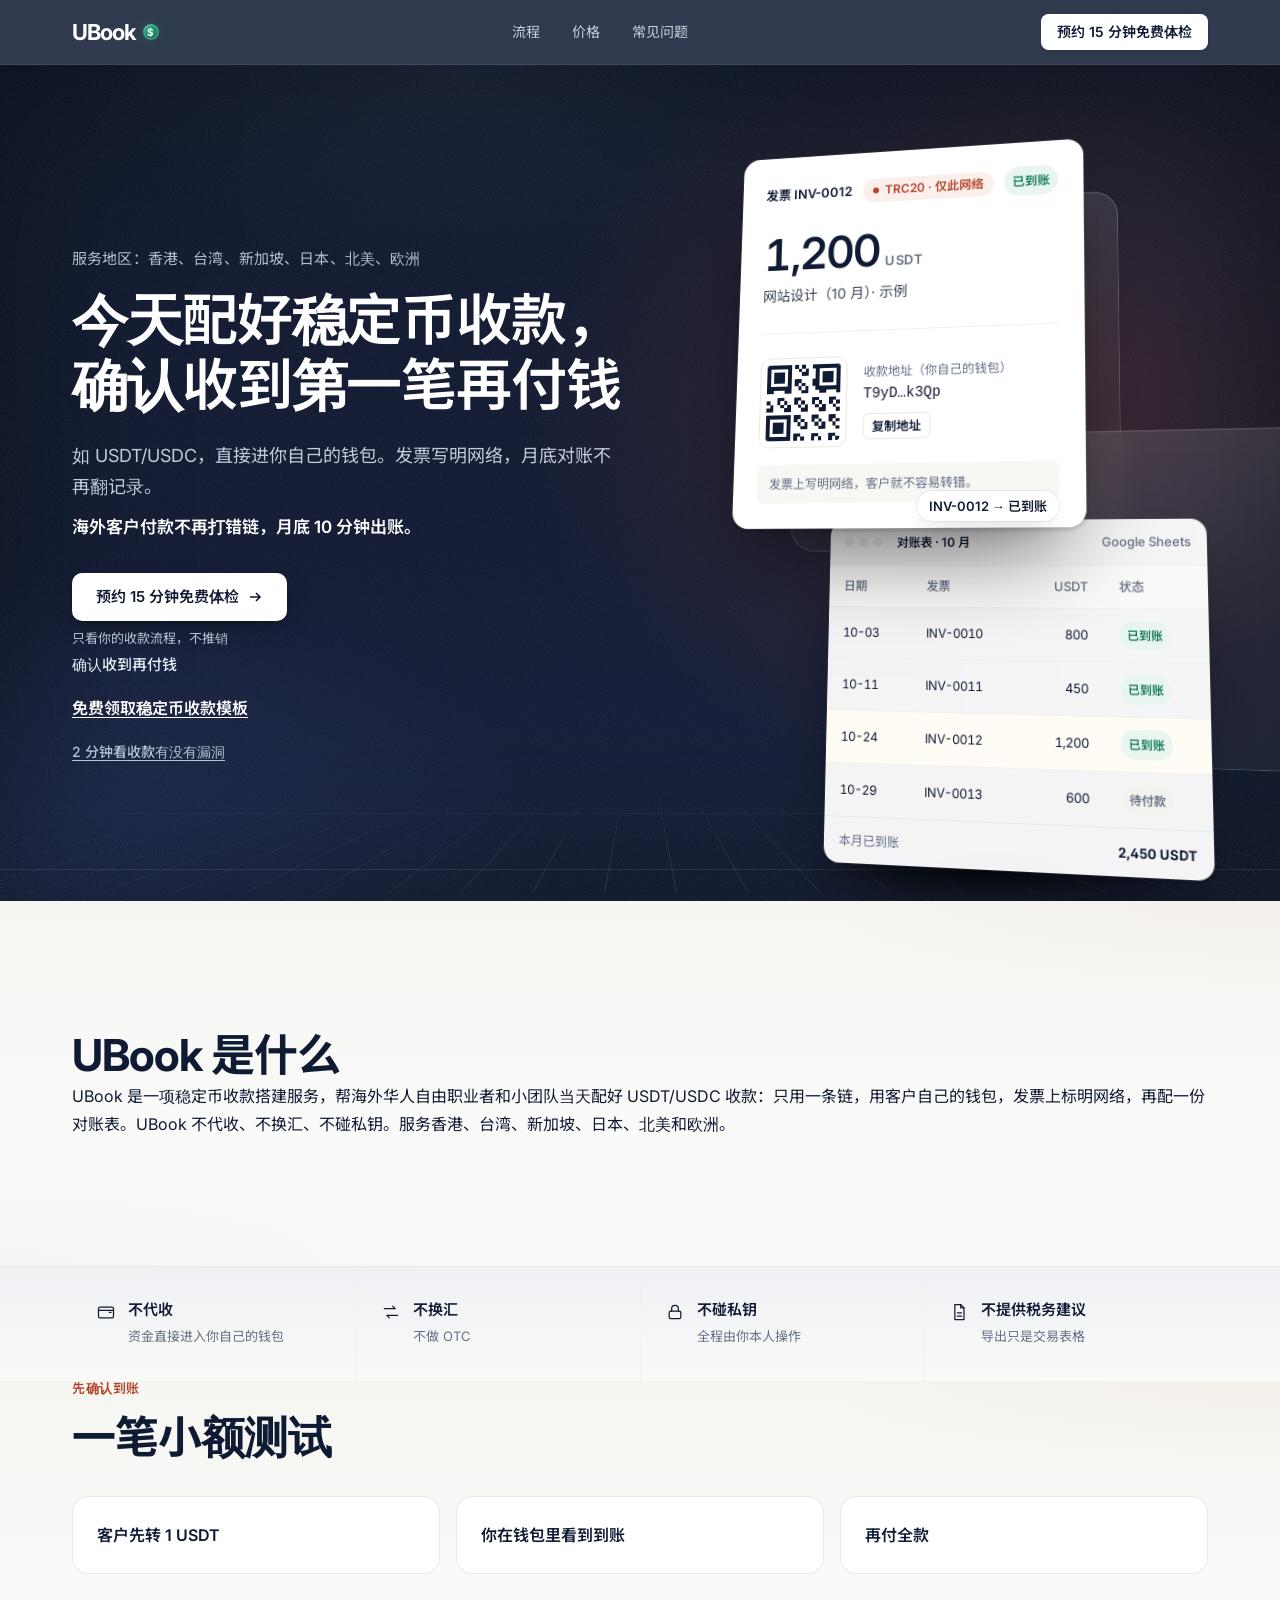
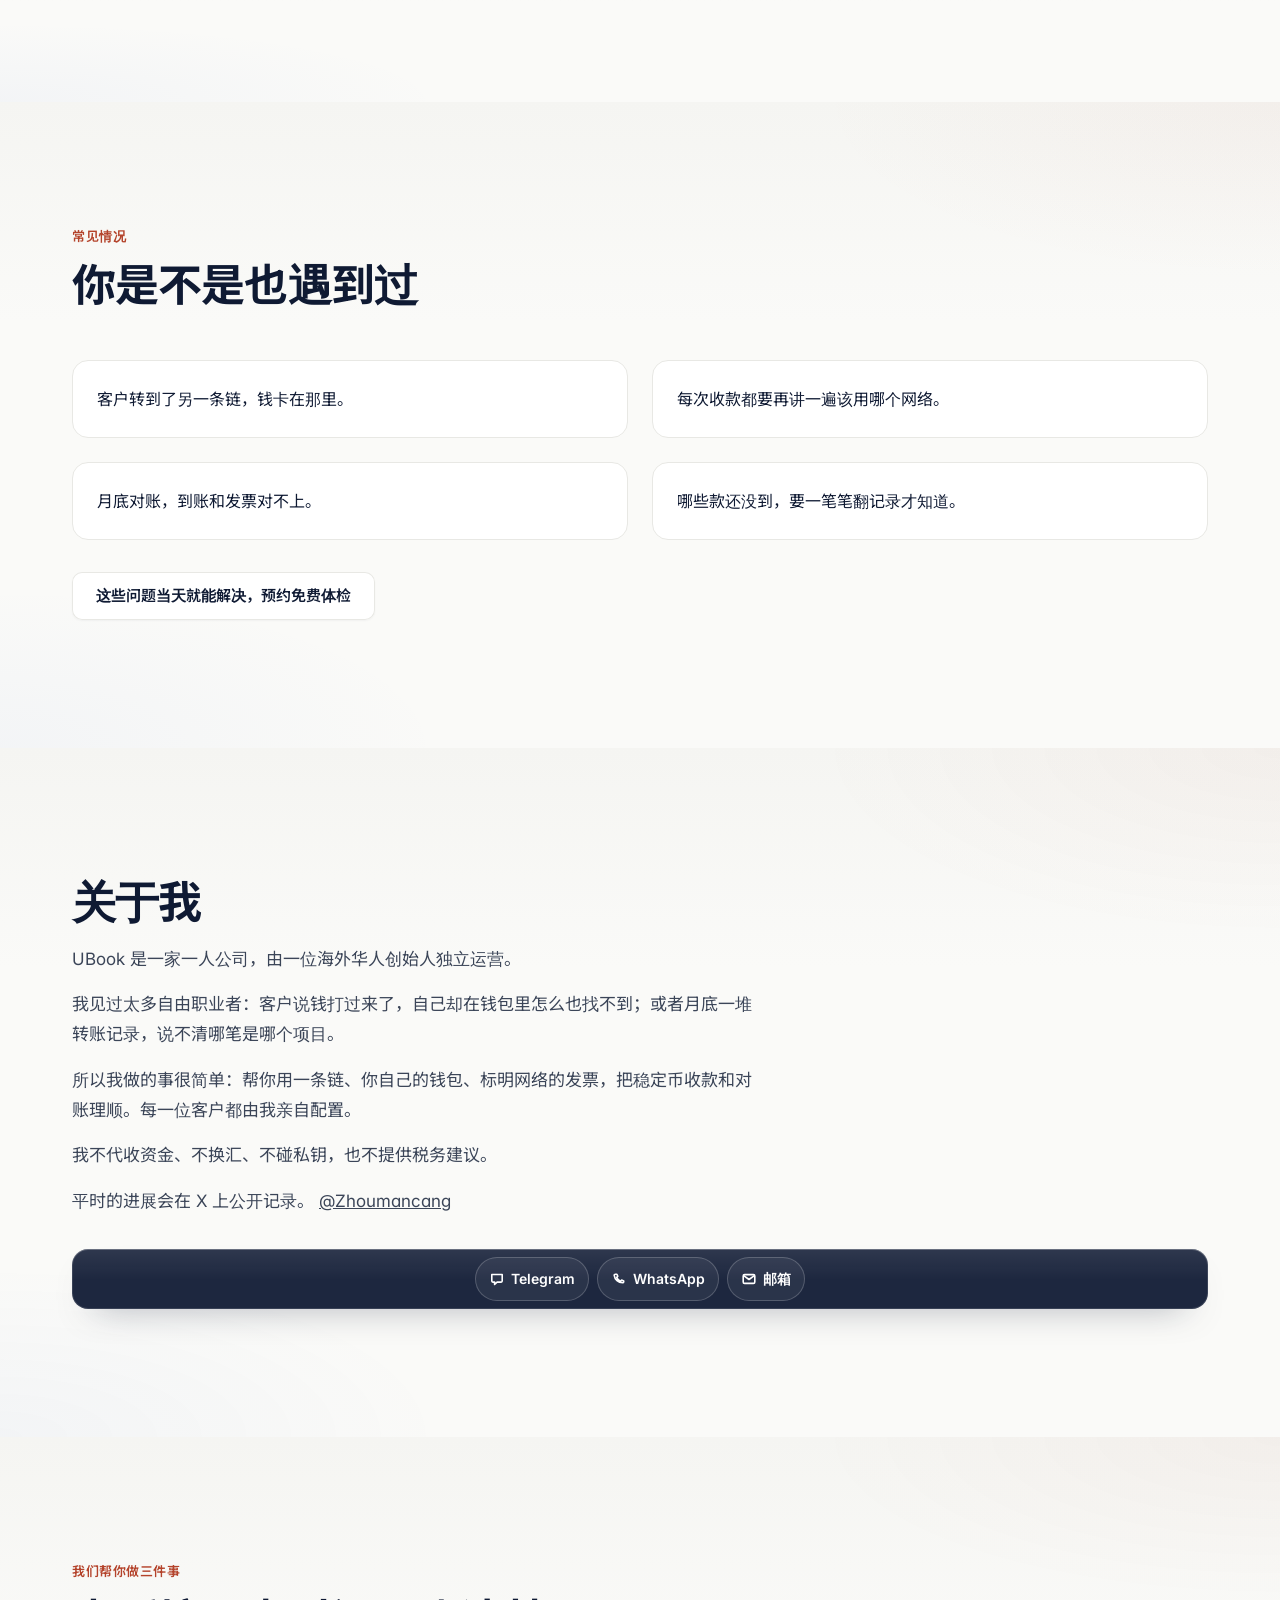
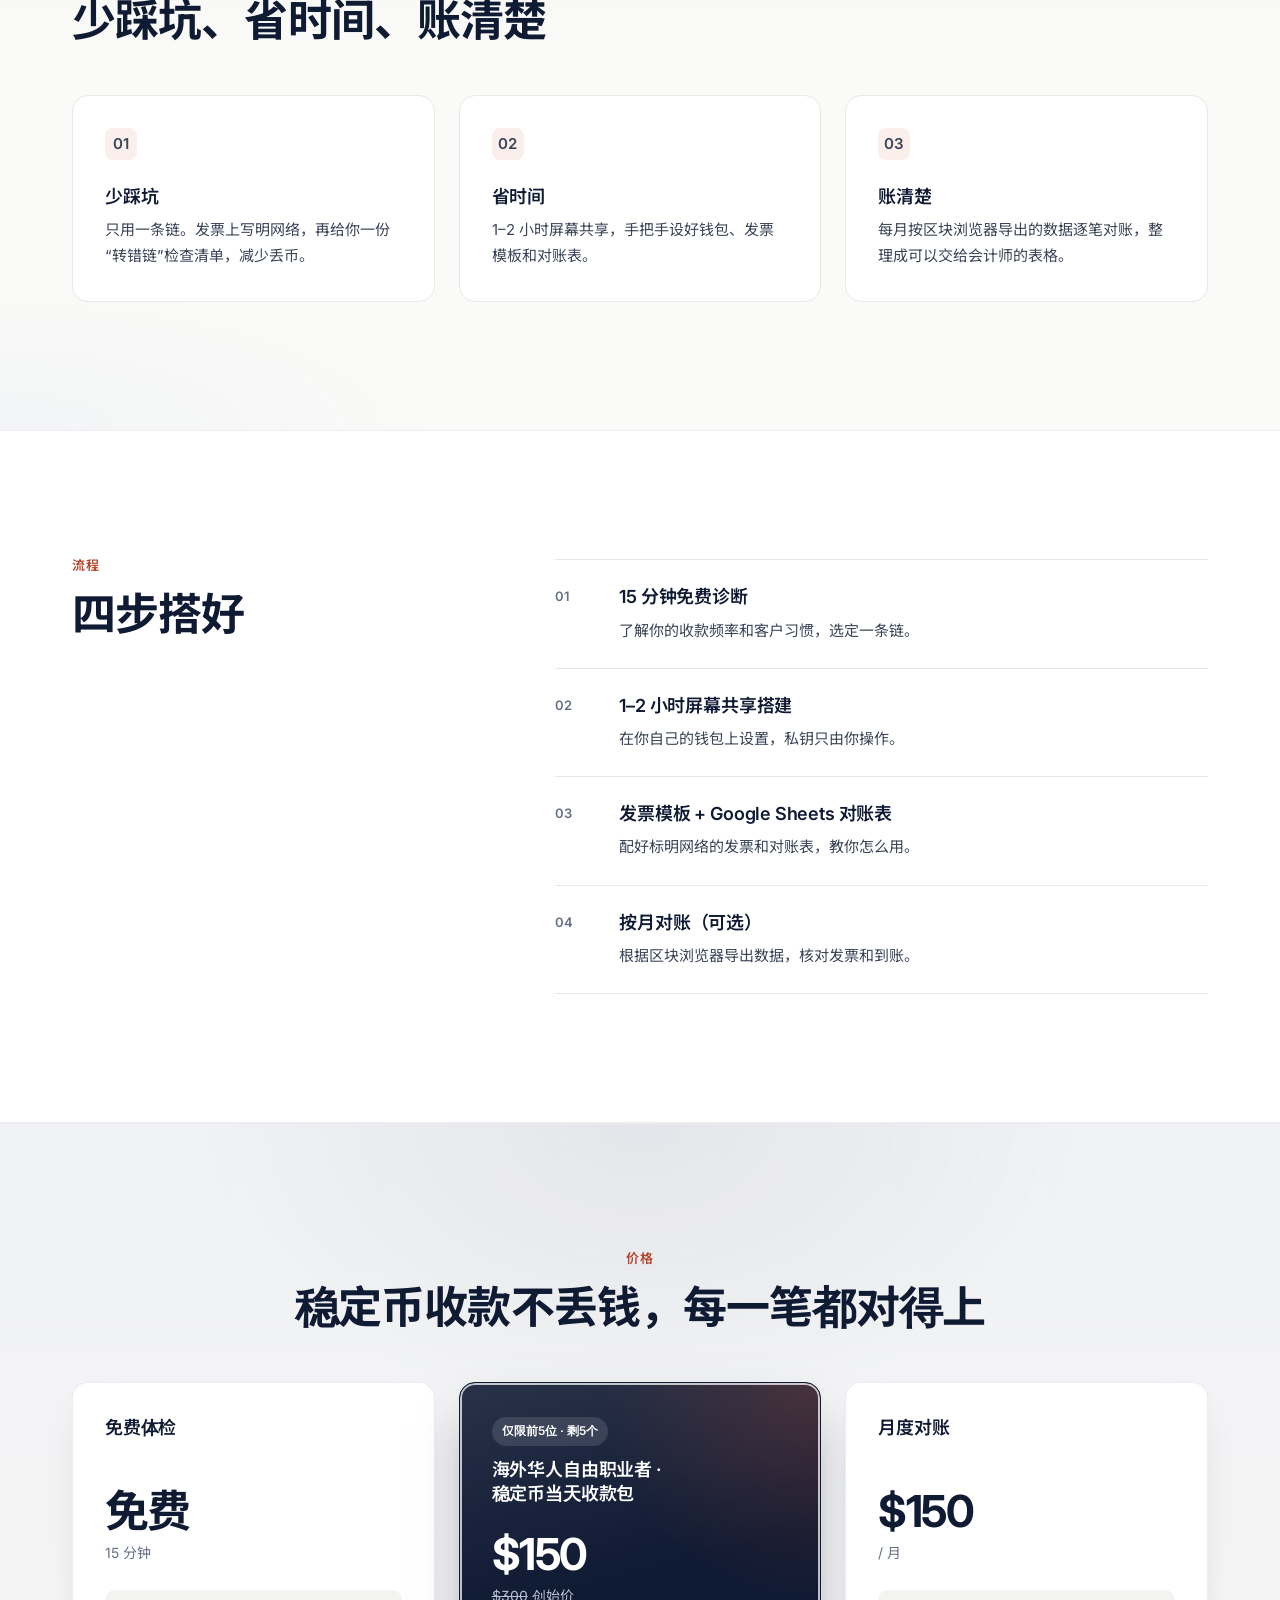
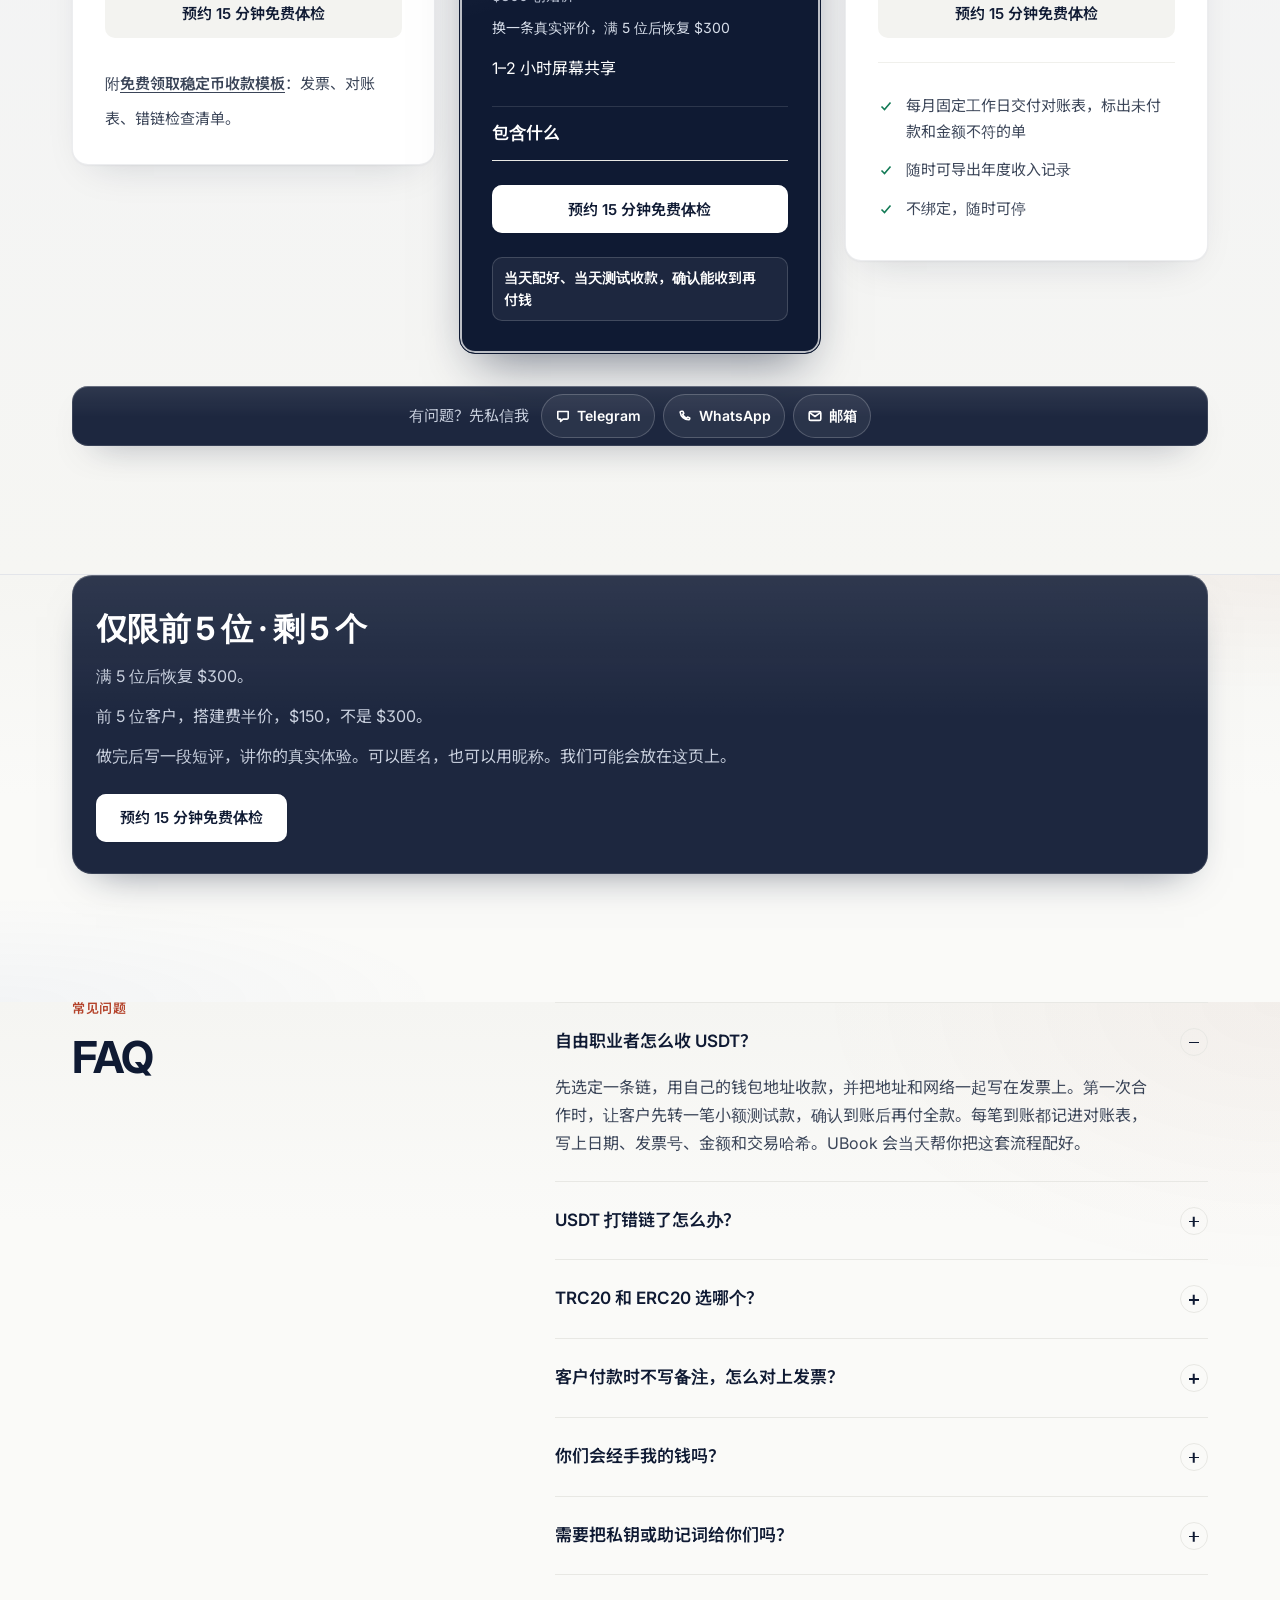
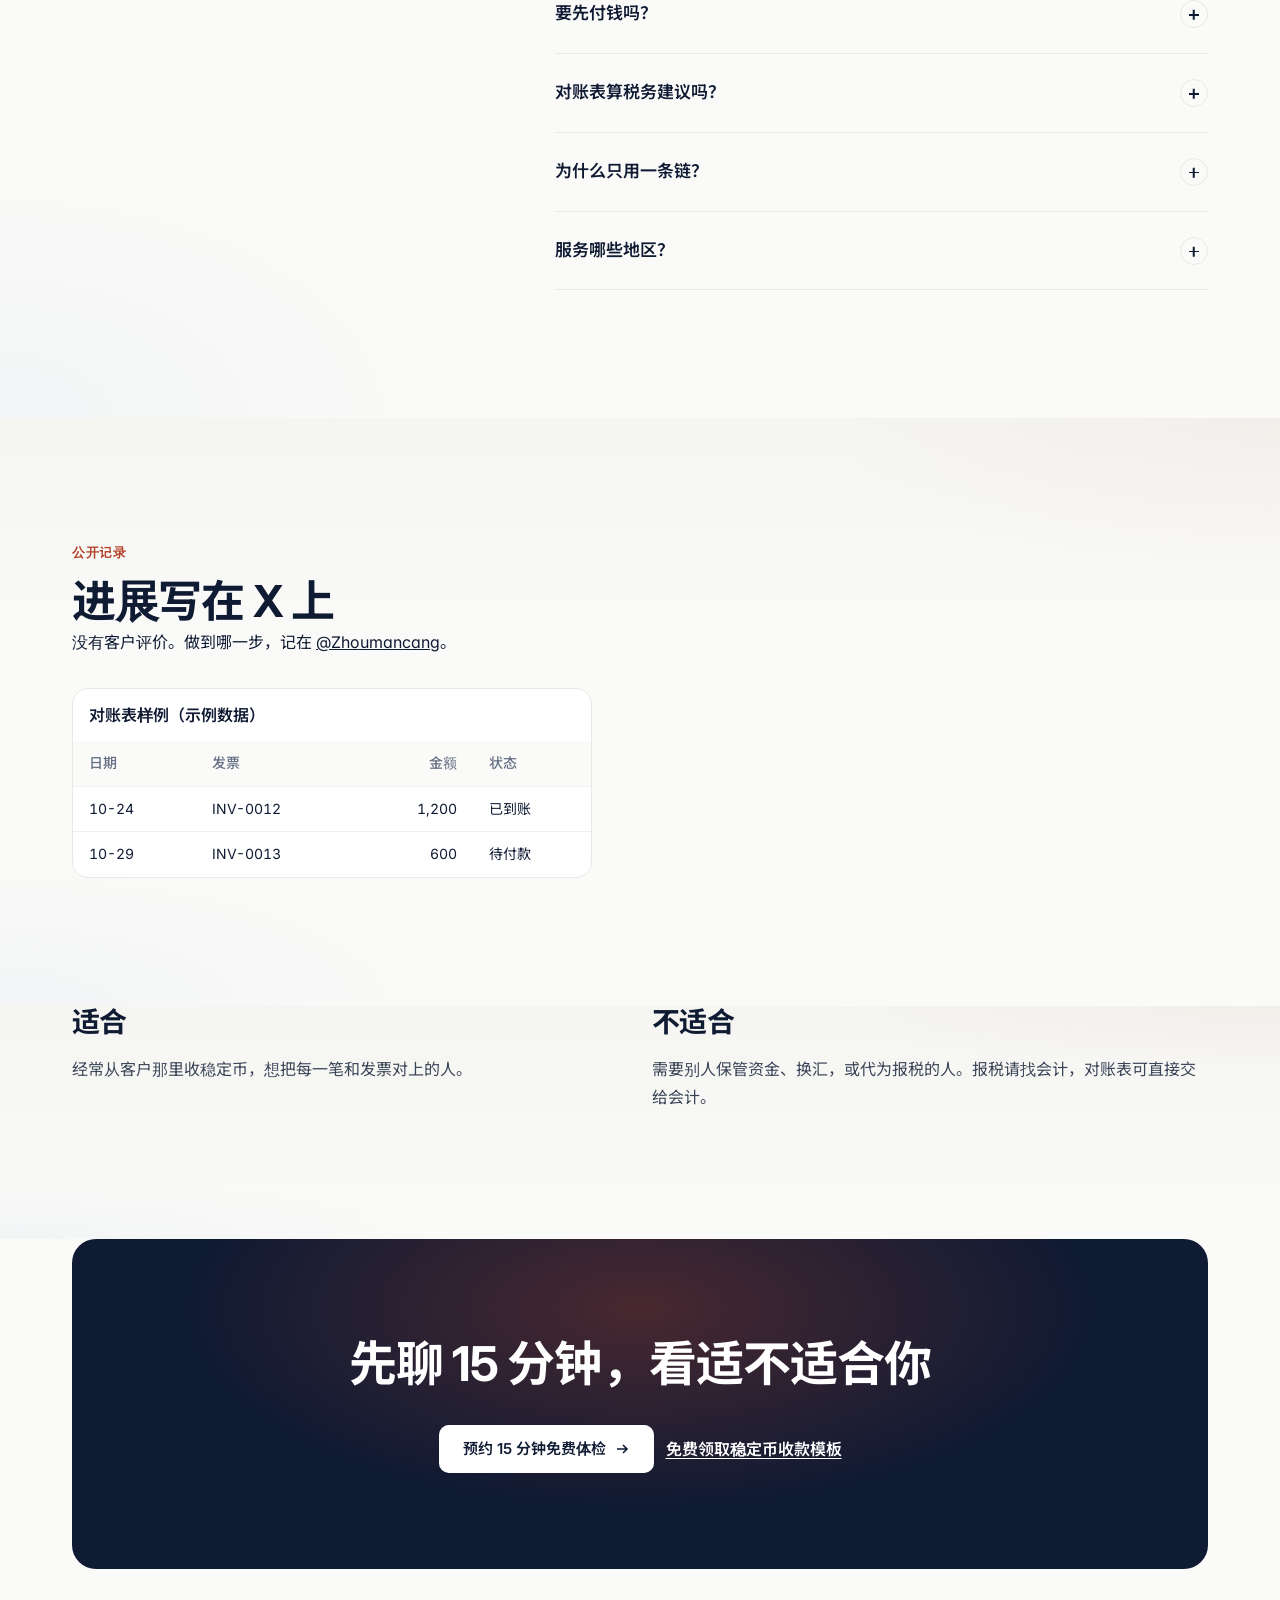
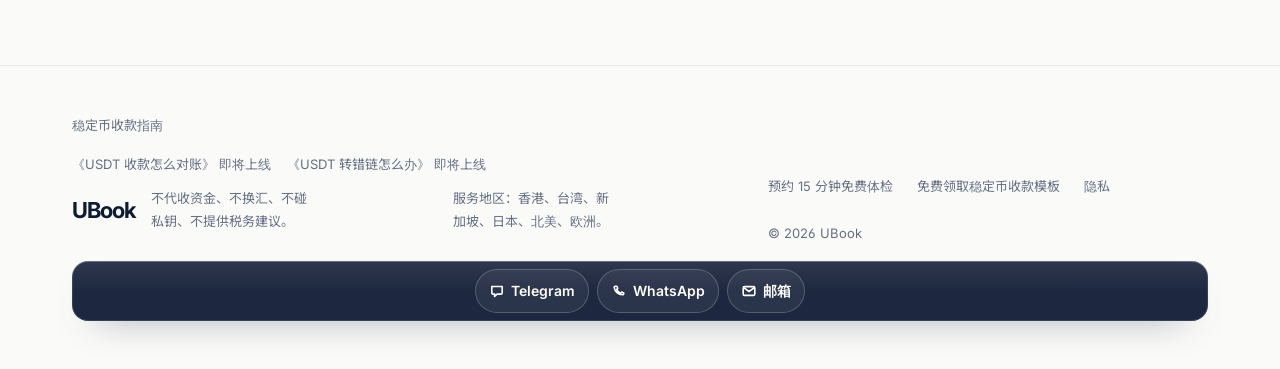
==== commit 365b1fde: "Add a two-minute stablecoin checkup page. Score seven questions in the browser only, and link it fro" ====
--- a/index.html
+++ b/index.html
@@ -196,6 +196,7 @@
             <p class="reassure">只看你的收款流程，不推销</p>
             <p class="nudge">确认收到再付钱</p>
             <a class="textlink" data-cta="FREE_TEMPLATE" data-track="template" href="#book">免费领取稳定币收款模板</a>
+            <a class="checkin" href="checkup.html">2 分钟看收款有没有漏洞</a>
           </div>
         </div>
         <div class="vis" role="group" aria-label="发票与对账表示例">
--- a/assets/styles.css
+++ b/assets/styles.css
@@ -1484,6 +1484,22 @@
 
 #book .textlink {
   margin-top: 10px;
+}
+
+.checkin {
+  display: inline-flex;
+  align-items: center;
+  max-width: 100%;
+  min-height: 44px;
+  margin-top: 0;
+  color: #3b4558;
+  font-size: 14px;
+  font-weight: 500;
+  text-underline-offset: 3px;
+}
+
+.hero .checkin {
+  color: #b7c2d4;
 }
 
 #pains .btn {
@@ -2365,3 +2381,157 @@
     transform: rotateX(calc(7deg + var(--tx))) rotateY(calc(-9deg + var(--ty))) translateZ(-130px);
   }
 }
+
+.quiz {
+  padding: var(--s8) 0 var(--s12);
+}
+
+.quiz .sheet {
+  max-width: 40rem;
+}
+
+.quiz h1 {
+  font-size: clamp(32px, 8vw, 44px);
+  margin-top: var(--s2);
+}
+
+.quiz .sub {
+  max-width: 28em;
+}
+
+.quiz form {
+  margin-top: var(--s6);
+  display: grid;
+  gap: var(--s3);
+}
+
+.quiz fieldset {
+  margin: 0;
+  padding: var(--s3);
+  border: 1px solid var(--line);
+  border-radius: 16px;
+  background: #fff;
+}
+
+.quiz legend {
+  padding: 0;
+  font-weight: 600;
+  line-height: 1.45;
+}
+
+.quiz .opts {
+  display: grid;
+  gap: 8px;
+  margin-top: var(--s2);
+}
+
+.quiz .opt {
+  display: flex;
+  align-items: center;
+  gap: 12px;
+  min-height: 48px;
+  padding: 8px 12px;
+  border: 1px solid var(--line);
+  border-radius: 12px;
+  cursor: pointer;
+}
+
+.quiz .opt:has(:focus-visible) {
+  outline: 2px solid var(--bg);
+  outline-offset: 2px;
+  box-shadow: 0 0 0 5px var(--ink);
+}
+
+.quiz .opt:has(:checked) {
+  border-color: var(--ink);
+  box-shadow: inset 0 0 0 1px var(--ink);
+}
+
+.quiz input[type="radio"] {
+  width: 20px;
+  height: 20px;
+  margin: 0;
+  flex: none;
+  accent-color: var(--ink);
+}
+
+.quiz .go {
+  width: 100%;
+  justify-content: center;
+}
+
+.quiz .go:disabled {
+  opacity: 0.45;
+  cursor: not-allowed;
+}
+
+.quiz .hint {
+  margin: 0;
+  color: var(--mut);
+  font-size: 14px;
+}
+
+.quiz [hidden] {
+  display: none !important;
+}
+
+.quiz .result {
+  margin-top: var(--s4);
+  padding: var(--s4) var(--s3);
+  background: #fff;
+  border: 1px solid var(--line);
+  border-radius: 16px;
+}
+
+.quiz .result h2 {
+  font-size: 32px;
+}
+
+.quiz .acts {
+  display: grid;
+  gap: 8px;
+  margin-top: var(--s3);
+}
+
+.quiz .acts .btn {
+  width: 100%;
+  justify-content: center;
+  white-space: normal;
+  height: auto;
+  min-height: 48px;
+  padding-top: 12px;
+  padding-bottom: 12px;
+  text-align: center;
+}
+
+.quiz .fineprint {
+  margin: 0;
+  color: var(--mut);
+  font-size: 13px;
+  line-height: 1.5;
+}
+
+.quiz .misses {
+  list-style: none;
+  margin: var(--s3) 0 0;
+  padding: 0;
+  display: grid;
+  gap: var(--s2);
+}
+
+.quiz .misses li {
+  margin: 0;
+  padding-top: var(--s2);
+  border-top: 1px solid var(--line2);
+}
+
+.quiz .misses b {
+  display: block;
+  font-weight: 600;
+}
+
+.quiz .misses span {
+  display: block;
+  margin-top: 4px;
+  color: var(--ink2);
+}
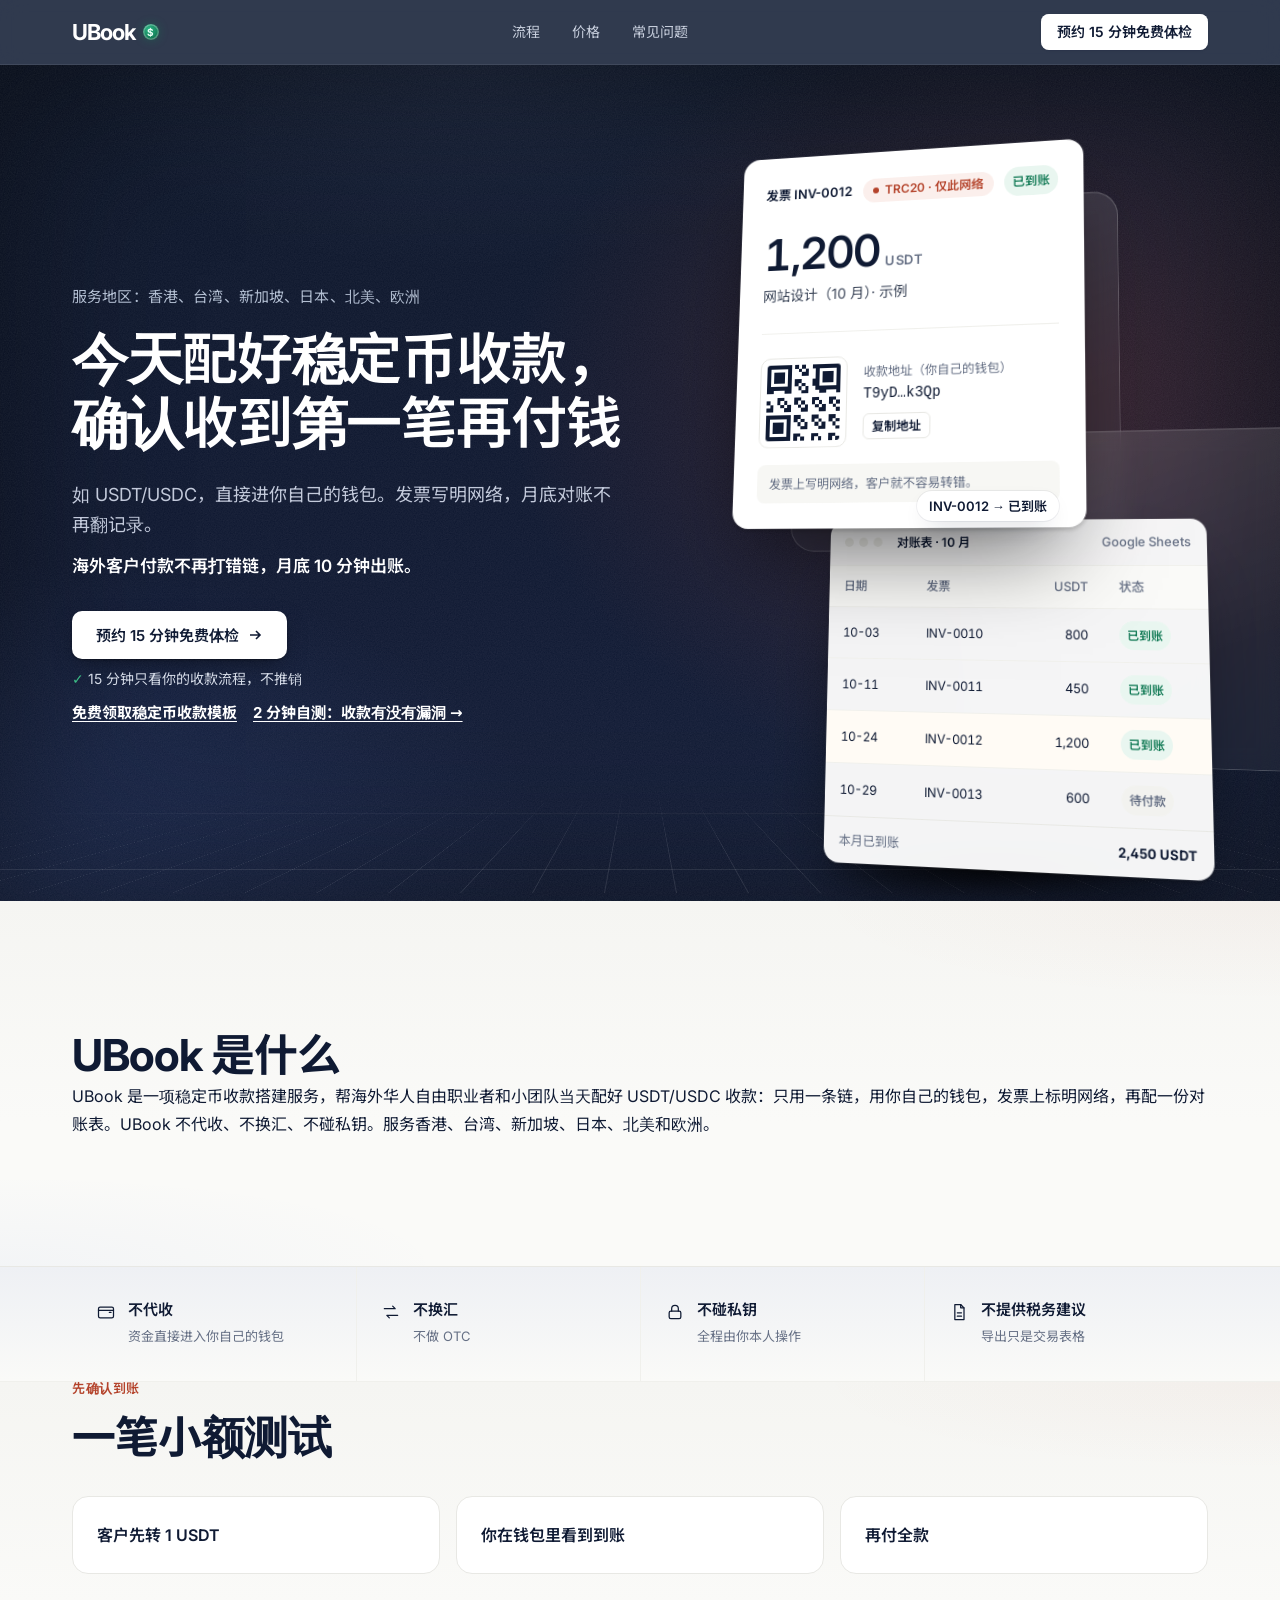
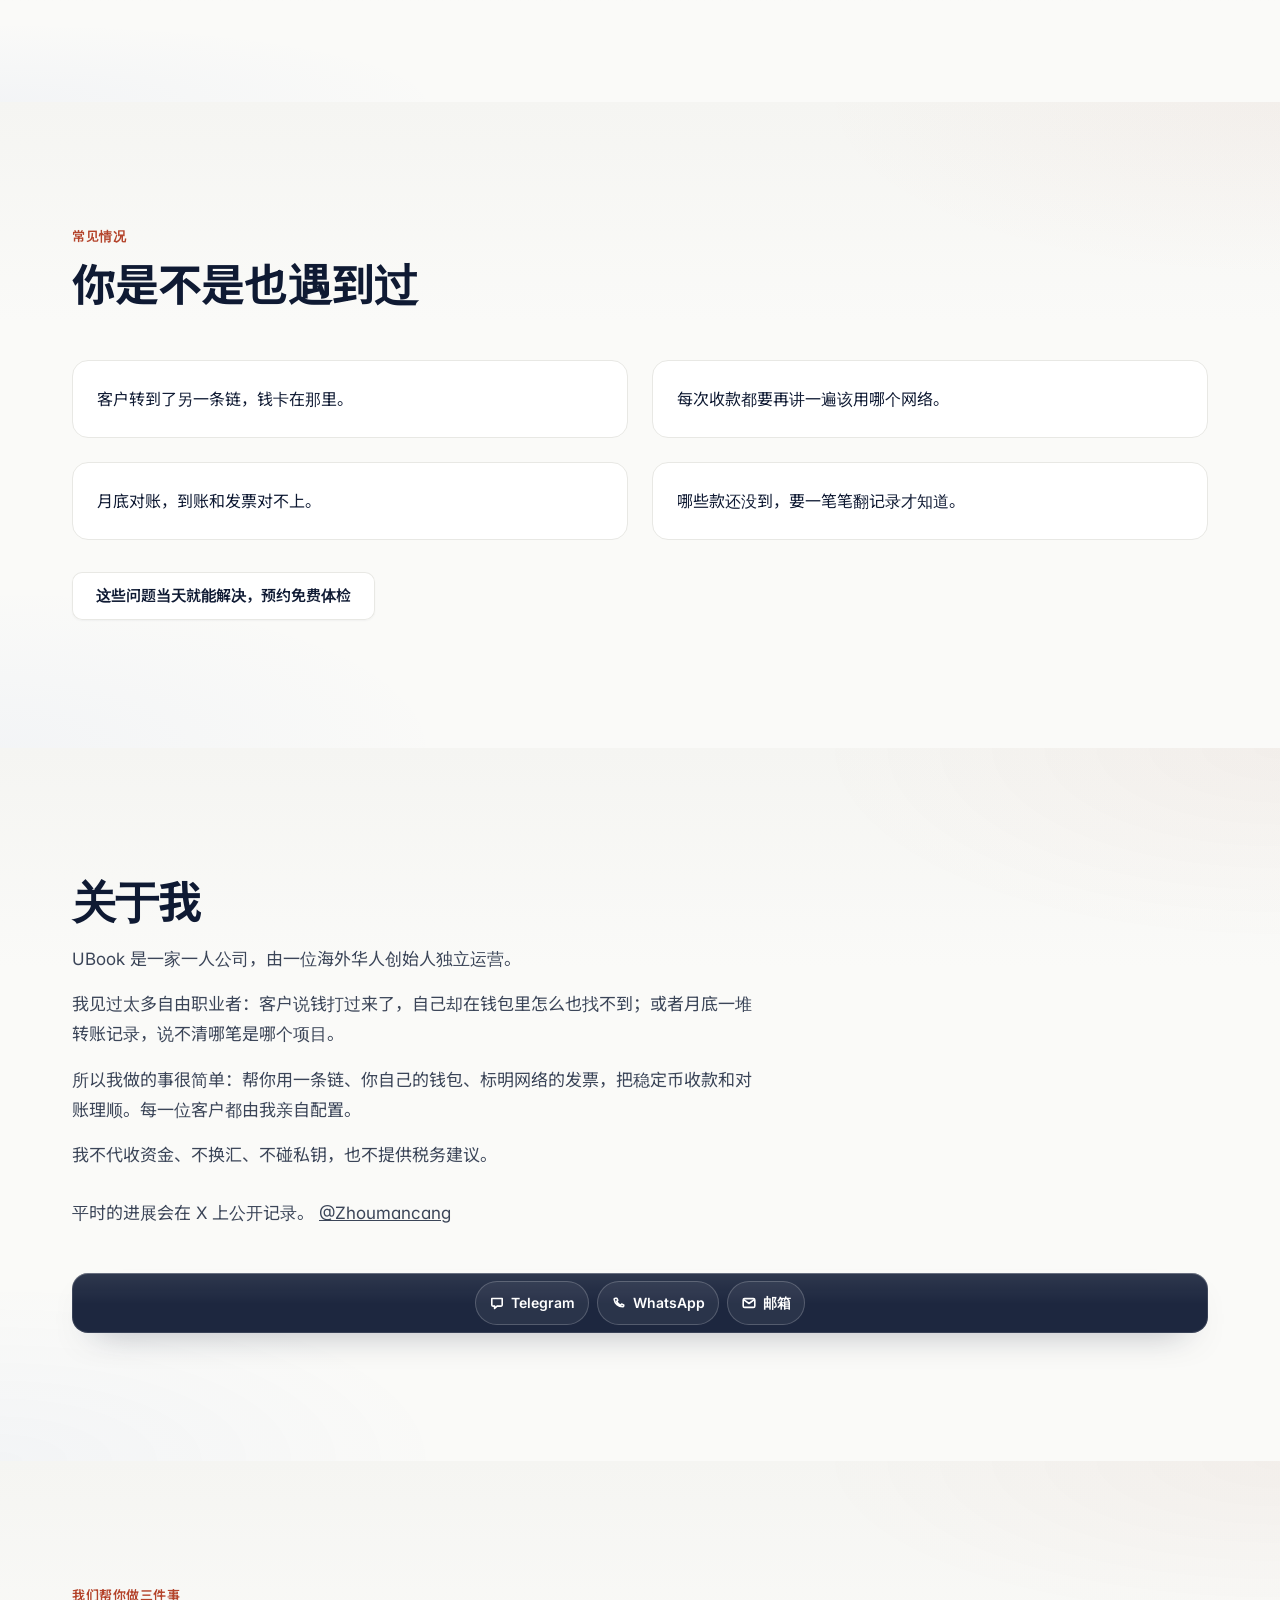
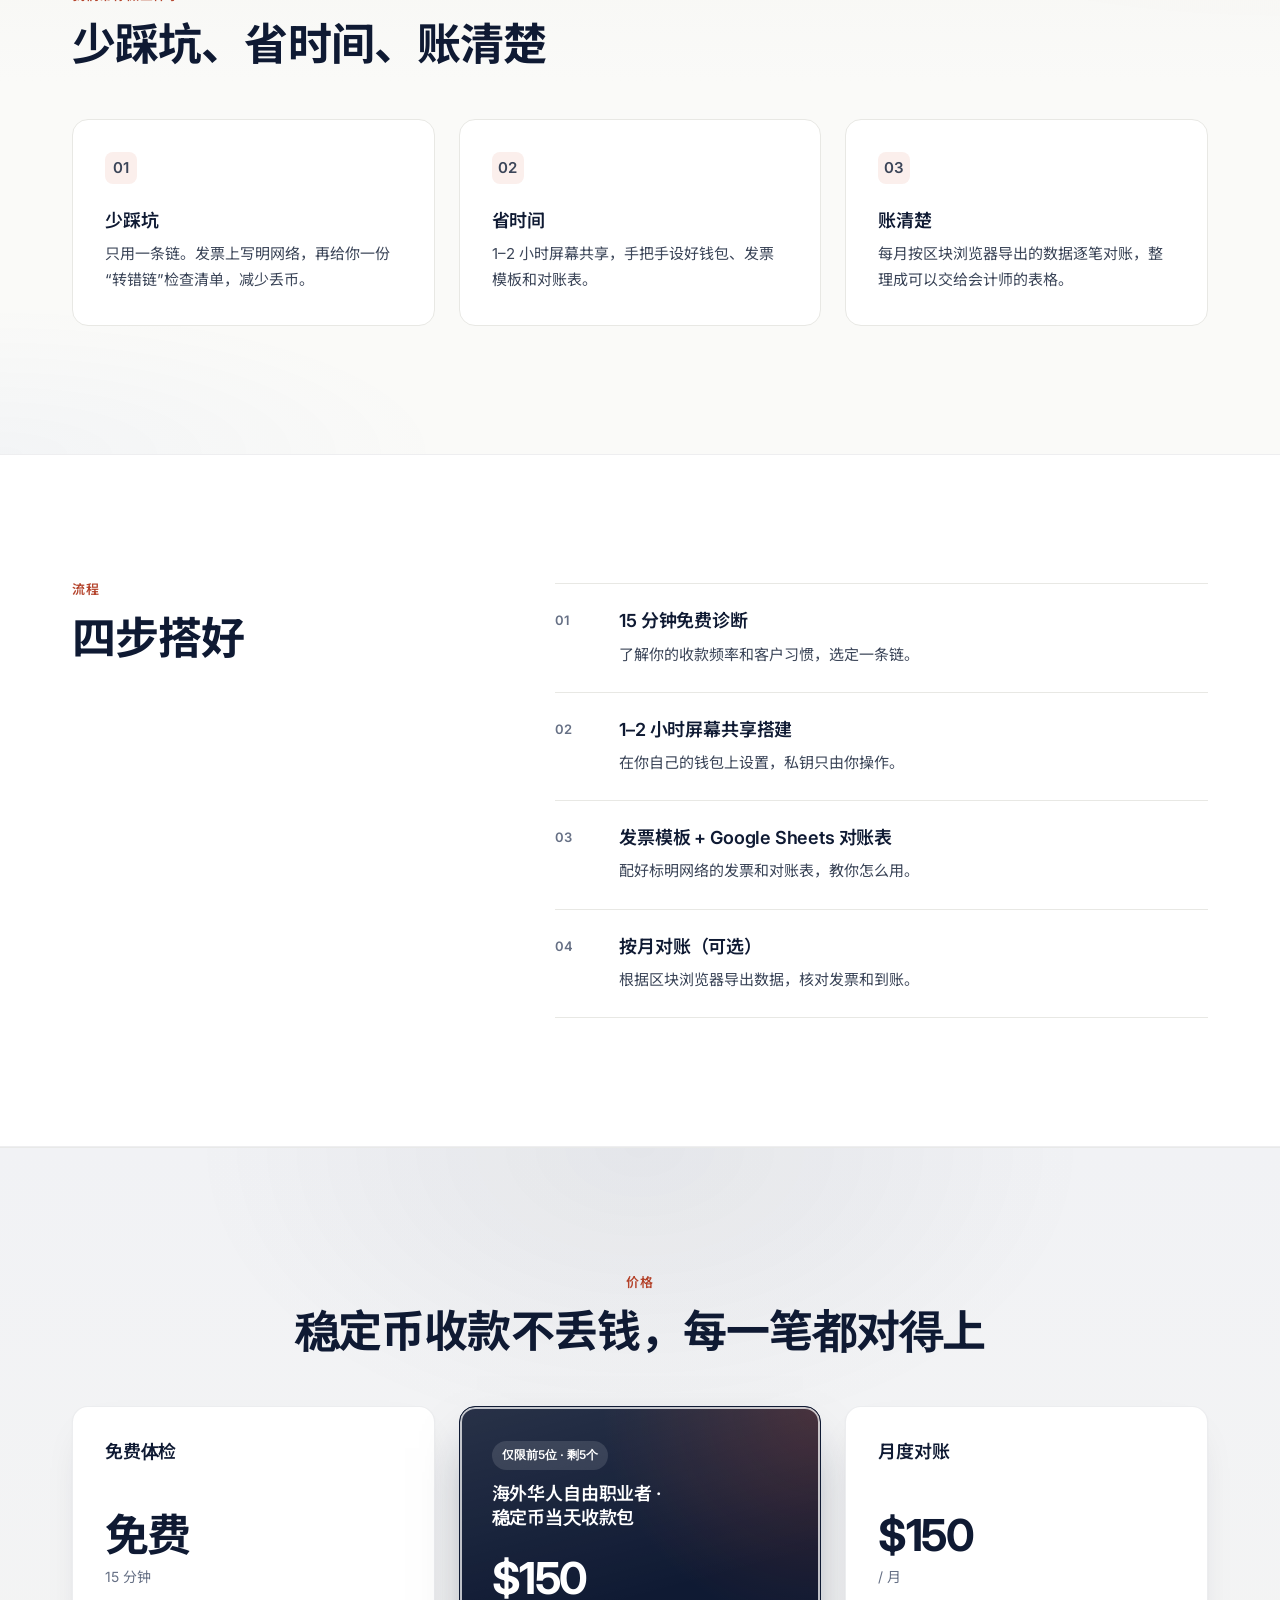
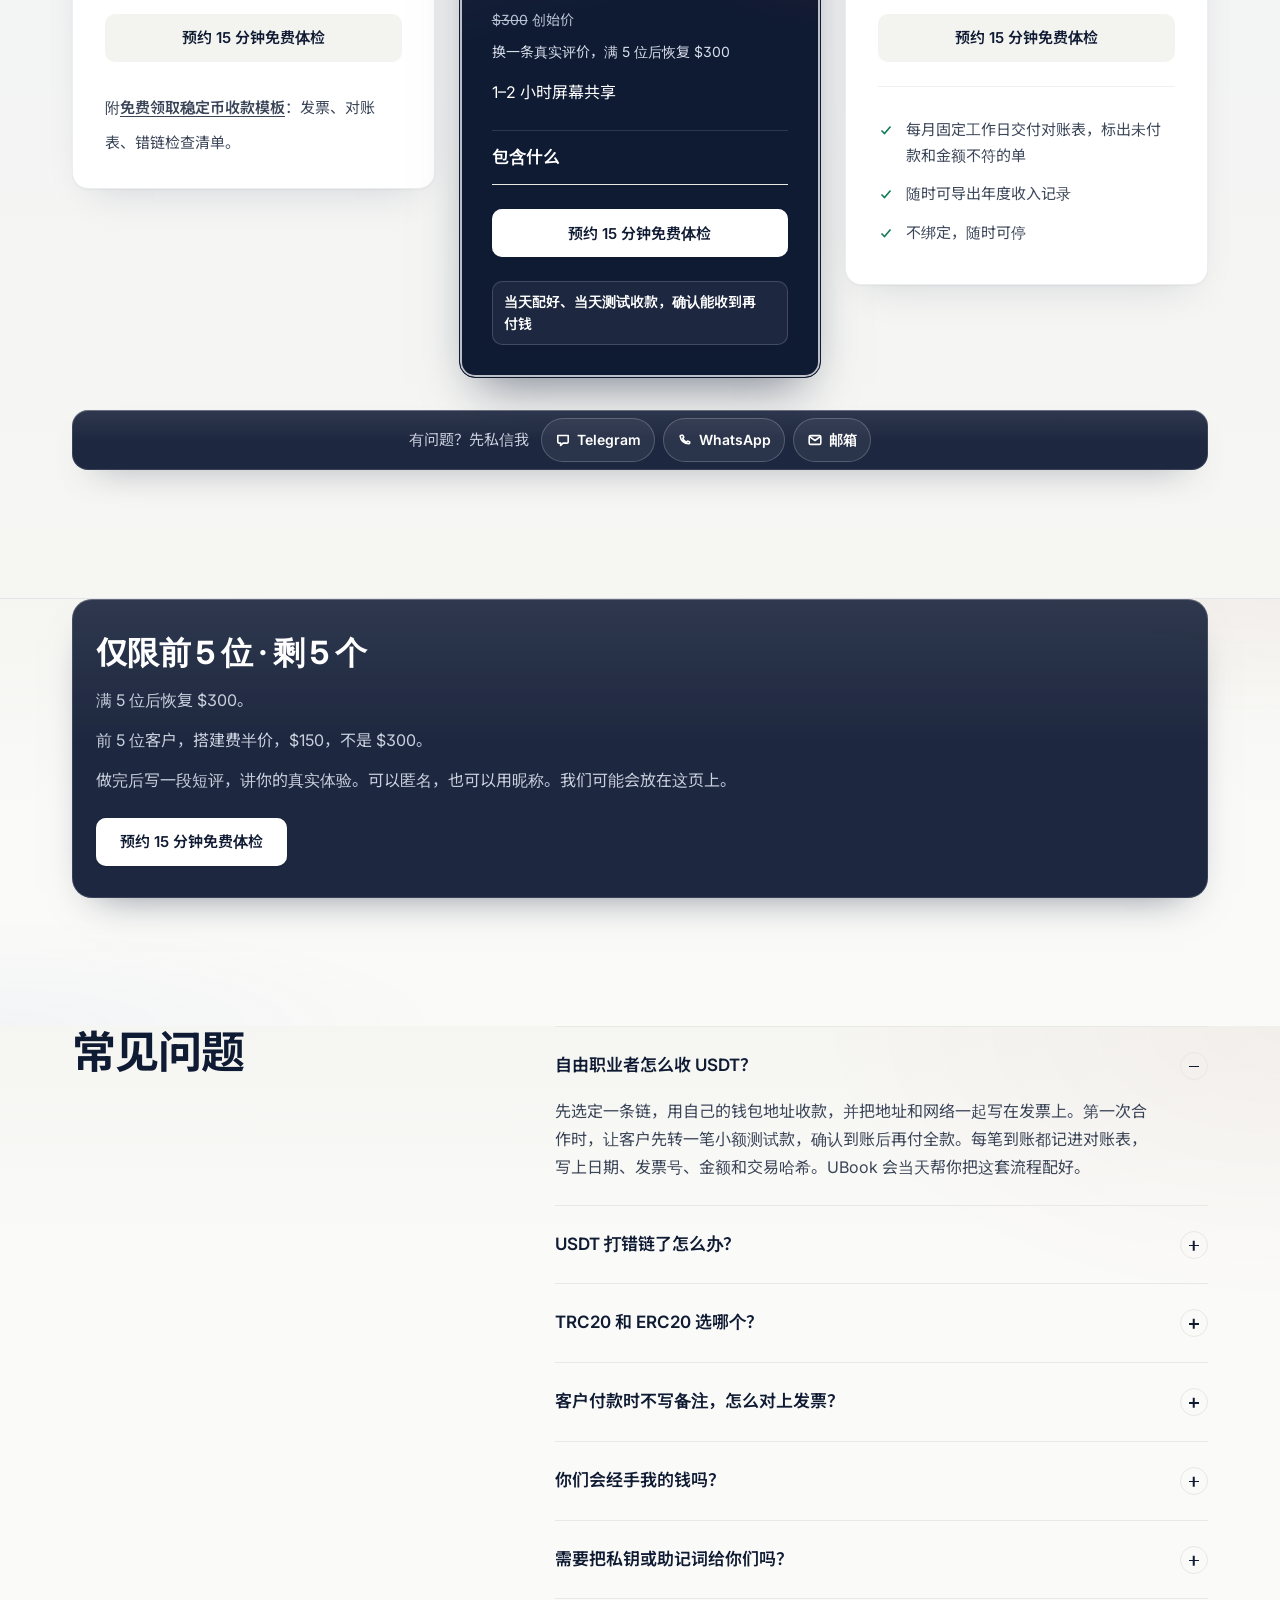
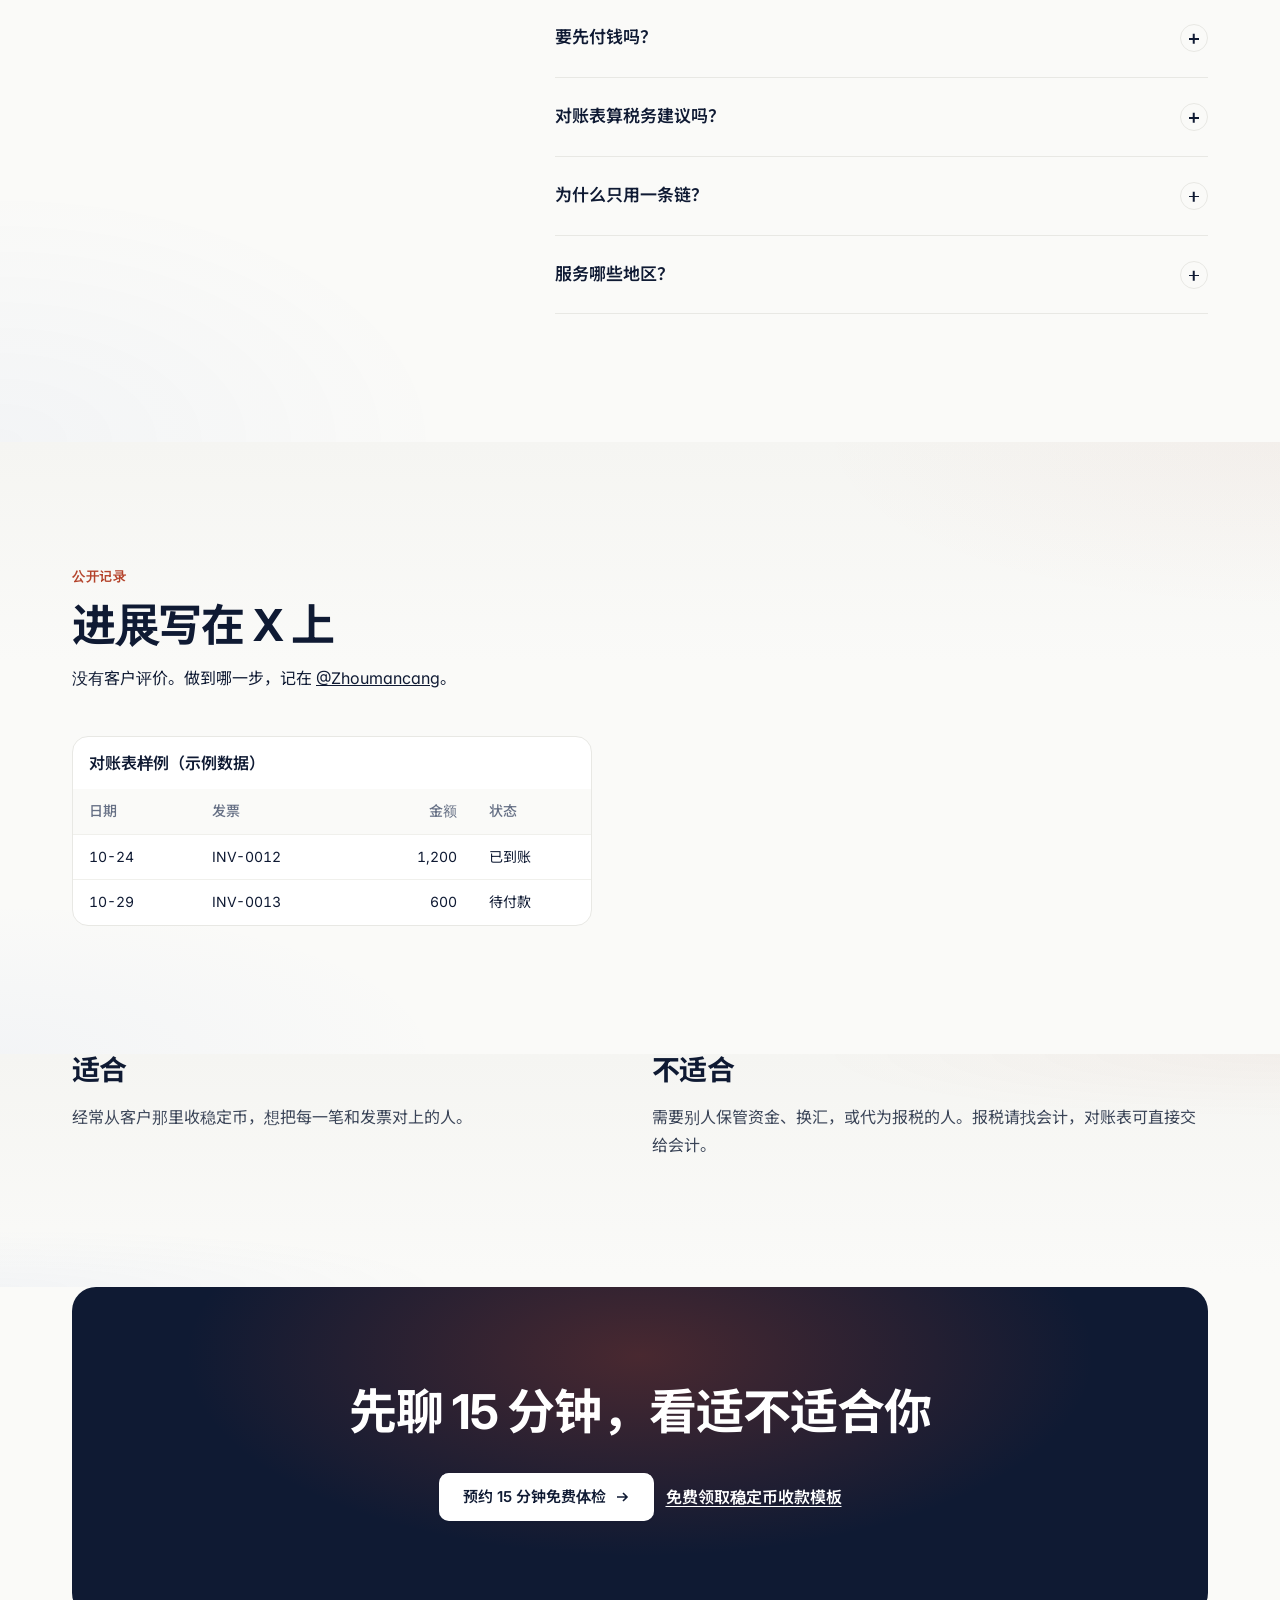
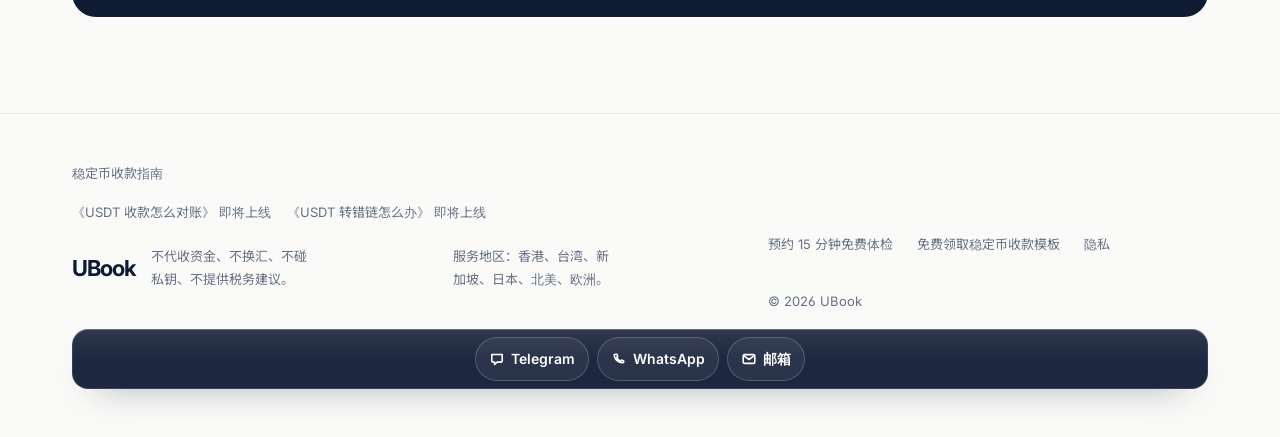
==== commit 617ede63: "Tighten the mobile hero and fix the checkup results. Say the wallet is yours, keep the dream line on" ====
--- a/index.html
+++ b/index.html
@@ -180,8 +180,13 @@
         <a href="#price">价格</a>
         <a href="#faq">常见问题</a>
       </nav>
-      <a class="btn p sm" data-cta="BOOK_DIAGNOSIS" data-track="book" href="#book"><span class="wide">预约 15 分钟免费体检</span><span class="short">预约</span></a>
+      <a class="btn p sm" data-cta="BOOK_DIAGNOSIS" data-track="book" href="#book"><span class="wide">预约 15 分钟免费体检</span><span class="short">免费体检</span></a>
     </div>
+    <nav class="mnav" aria-label="页内章节">
+      <a href="#how">流程</a>
+      <a href="#price">价格</a>
+      <a href="#faq">常见问题</a>
+    </nav>
   </header>
   <main id="main" tabindex="-1">
     <section class="hero" aria-labelledby="hero-title">
@@ -193,10 +198,11 @@
           <p class="dream">海外客户付款不再打错链，<span>月底 10 分钟出账。</span></p>
           <div class="cta" id="book">
             <a class="btn p" data-cta="BOOK_DIAGNOSIS" data-track="book" href="#book">预约 15 分钟免费体检<svg width="16" height="16" viewBox="0 0 16 16" fill="none" stroke="currentColor" stroke-width="1.6" aria-hidden="true"><path d="M3 8h10M9 4l4 4-4 4"/></svg></a>
-            <p class="reassure">只看你的收款流程，不推销</p>
-            <p class="nudge">确认收到再付钱</p>
-            <a class="textlink" data-cta="FREE_TEMPLATE" data-track="template" href="#book">免费领取稳定币收款模板</a>
-            <a class="checkin" href="checkup.html">2 分钟看收款有没有漏洞</a>
+            <p class="reassure"><span class="okmark" aria-hidden="true">✓</span> 15 分钟只看你的收款流程，不推销</p>
+            <div class="hero-links">
+              <a class="textlink" data-cta="FREE_TEMPLATE" data-track="template" href="#book">免费领取稳定币收款模板</a>
+              <a class="checkin" href="checkup.html">2 分钟自测：收款有没有漏洞 →</a>
+            </div>
           </div>
         </div>
         <div class="vis" role="group" aria-label="发票与对账表示例">
@@ -260,7 +266,7 @@
     <section aria-labelledby="what-title">
       <div class="w">
         <h2 id="what-title">UBook 是什么</h2>
-        <p>UBook 是一项稳定币收款搭建服务，帮海外华人自由职业者和小团队当天配好 USDT/USDC 收款：只用一条链，用客户自己的钱包，发票上标明网络，再配一份对账表。UBook 不代收、不换汇、不碰私钥。服务香港、台湾、新加坡、日本、北美和欧洲。</p>
+        <p>UBook 是一项稳定币收款搭建服务，帮海外华人自由职业者和小团队当天配好 USDT/USDC 收款：只用一条链，用你自己的钱包，发票上标明网络，再配一份对账表。UBook 不代收、不换汇、不碰私钥。服务香港、台湾、新加坡、日本、北美和欧洲。</p>
       </div>
     </section>
 
@@ -448,8 +454,7 @@
     <section class="tight" id="faq" aria-labelledby="faq-title">
       <div class="w g12">
         <div class="faqh">
-          <p class="ey">常见问题</p>
-          <h2 id="faq-title" lang="en">FAQ</h2>
+          <h2 id="faq-title">常见问题</h2>
         </div>
         <div class="faq">
           <details open>
--- a/assets/styles.css
+++ b/assets/styles.css
@@ -232,6 +232,10 @@
   text-decoration: none;
 }
 
+.mnav {
+  display: none;
+}
+
 .btn {
   display: inline-flex;
   align-items: center;
@@ -988,7 +992,15 @@
 }
 
 .fl a {
+  display: inline-flex;
+  align-items: center;
+  padding-block: 10px;
   text-decoration: none;
+}
+
+a[href="https://x.com/Zhoumancang"] {
+  display: inline-block;
+  padding: 12px 0;
 }
 
 #how,
@@ -1468,11 +1480,16 @@
 }
 
 .reassure {
-  margin: 8px 0 0;
-  color: #b7c2d4;
-  font-size: 13px;
+  margin: 10px 0 0;
+  color: #d5dbe7;
+  font-size: 14px;
   font-weight: 400;
   line-height: 1.45;
+}
+
+.reassure .okmark {
+  color: #3dbe86;
+  font-weight: 700;
 }
 
 .nudge {
@@ -1484,6 +1501,23 @@
 
 #book .textlink {
   margin-top: 10px;
+}
+
+#book .hero-links {
+  display: flex;
+  flex-wrap: wrap;
+  align-items: center;
+  gap: 0 16px;
+  margin-top: 2px;
+}
+
+#book .hero-links .textlink,
+#book .hero-links .checkin {
+  margin-top: 0;
+  color: #fff;
+  font-size: 15px;
+  font-weight: 700;
+  min-height: 44px;
 }
 
 .checkin {
@@ -2127,14 +2161,51 @@
 @media (max-width: 959px) {
   .btn .wide { display: none; }
   .btn .short { display: inline; }
+  header .btn.sm {
+    height: 44px;
+    min-height: 44px;
+    padding: 0 14px;
+  }
+  header .w {
+    height: 52px;
+  }
+  .mnav {
+    display: flex;
+    border-top: 1px solid rgba(255, 255, 255, 0.08);
+  }
+  .mnav a {
+    flex: 1;
+    display: flex;
+    align-items: center;
+    justify-content: center;
+    min-height: 44px;
+    padding: 0 8px;
+    color: #c9d0de;
+    font-size: 14px;
+    font-weight: 600;
+    text-decoration: none;
+  }
   .hero {
+    padding-top: 24px;
     padding-bottom: 12px;
   }
+  .locbar {
+    margin-bottom: 10px;
+  }
+  .hero .lead {
+    margin-top: 8px;
+  }
+  .hero .dream {
+    margin-top: 6px;
+  }
+  .hero .cta {
+    margin-top: 12px;
+  }
   .vis {
-    margin-top: 8px;
-    transform: scale(0.92);
+    margin-top: 12px;
+    transform: scale(0.69);
     transform-origin: top center;
-    margin-bottom: -28px;
+    margin-bottom: -180px;
   }
   footer .w.guide {
     margin-bottom: 28px;
@@ -2348,11 +2419,6 @@
 
 @media (max-width: 959px) {
   body.has-dock { padding-bottom: 84px; }
-  .hero { padding-top: 20px; }
-  .vis {
-    transform: scale(0.8);
-    margin-bottom: -64px;
-  }
   .join { margin: -14px 18px 12px auto; }
   .vis .rec { margin-top: 8px; }
   .hero {
@@ -2467,8 +2533,9 @@
 
 .quiz .hint {
   margin: 0;
-  color: var(--mut);
+  color: #3b4558;
   font-size: 14px;
+  line-height: 1.5;
 }
 
 .quiz [hidden] {
@@ -2485,6 +2552,10 @@
 
 .quiz .result h2 {
   font-size: 32px;
+}
+
+.quiz #miss-title {
+  margin-top: 14px;
 }
 
 .quiz .acts {
@@ -2506,9 +2577,20 @@
 
 .quiz .fineprint {
   margin: 0;
-  color: var(--mut);
-  font-size: 13px;
+  color: var(--ink2);
+  font-size: 14px;
   line-height: 1.5;
+}
+
+.quiz fieldset.need {
+  outline: 2px solid #b4432b;
+  outline-offset: 2px;
+}
+
+.quiz .misses .fix {
+  display: block;
+  margin-top: 4px;
+  color: var(--ink);
 }
 
 .quiz .misses {
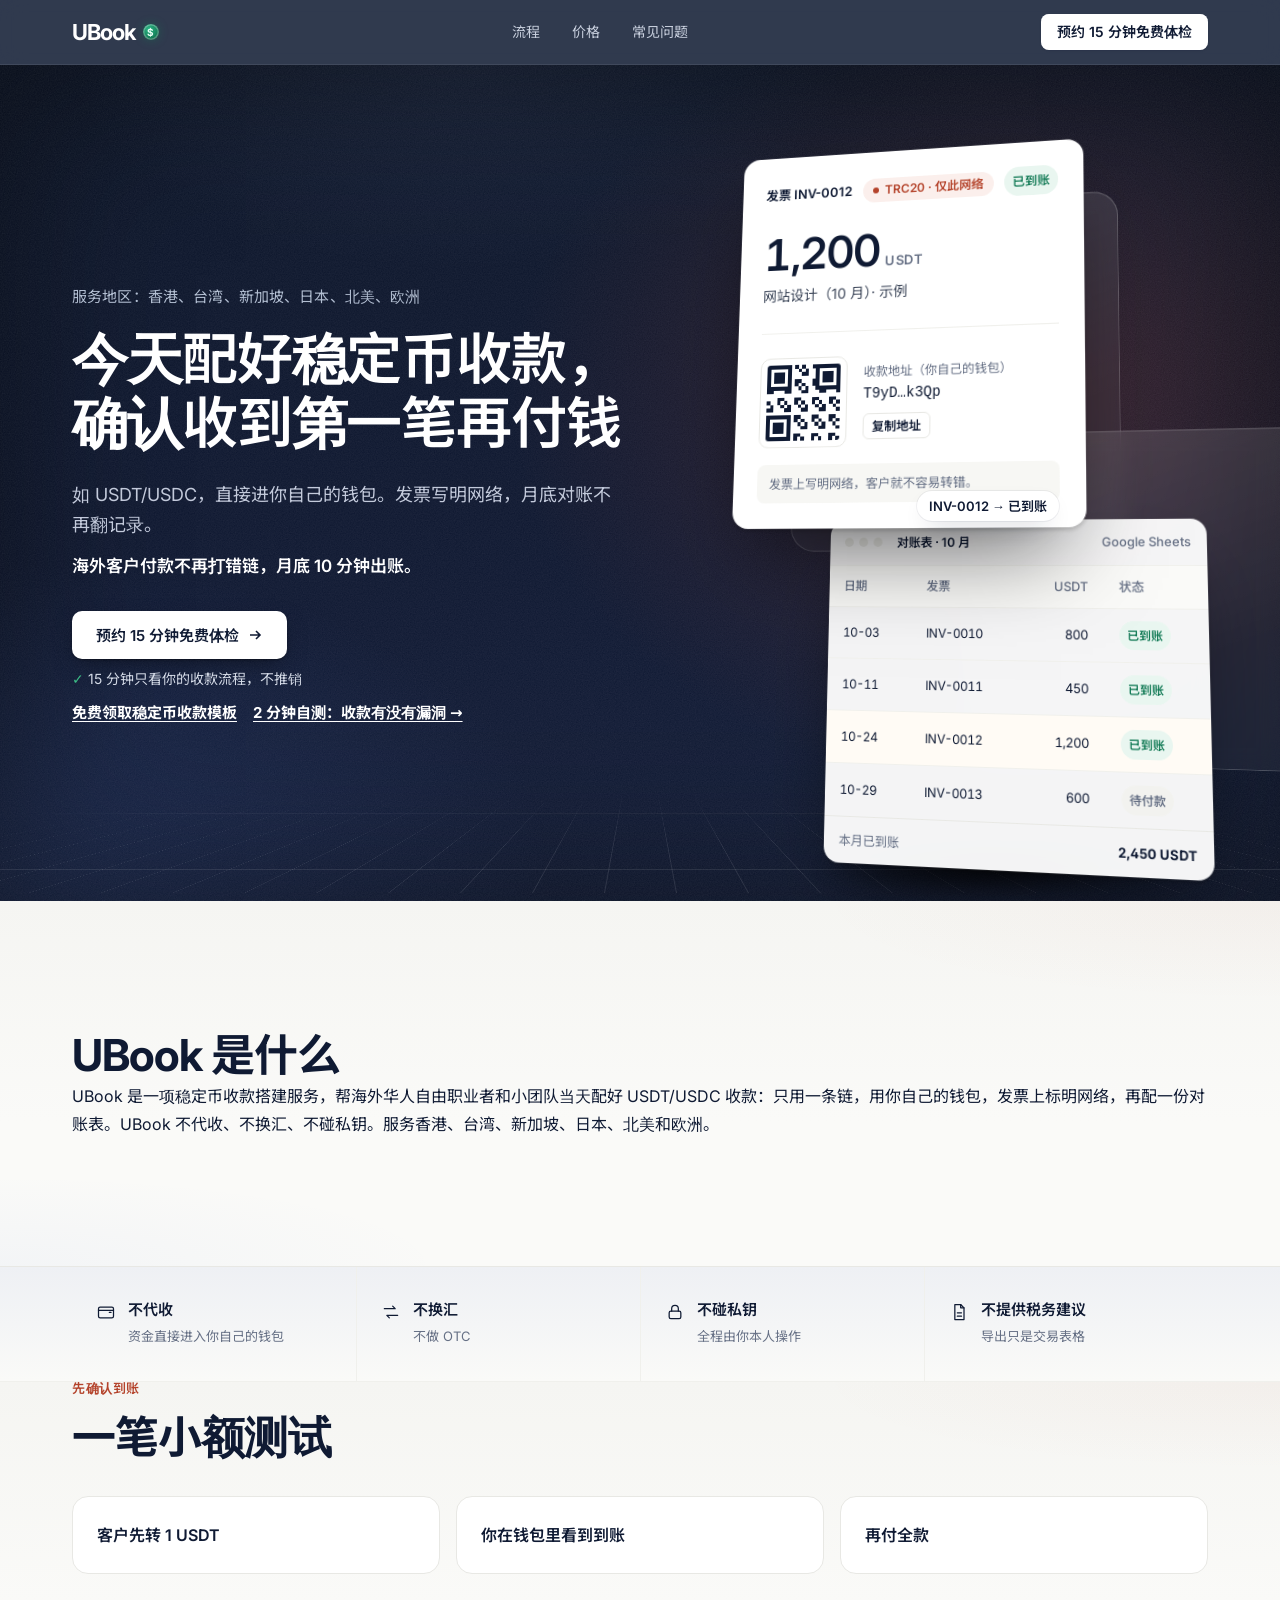
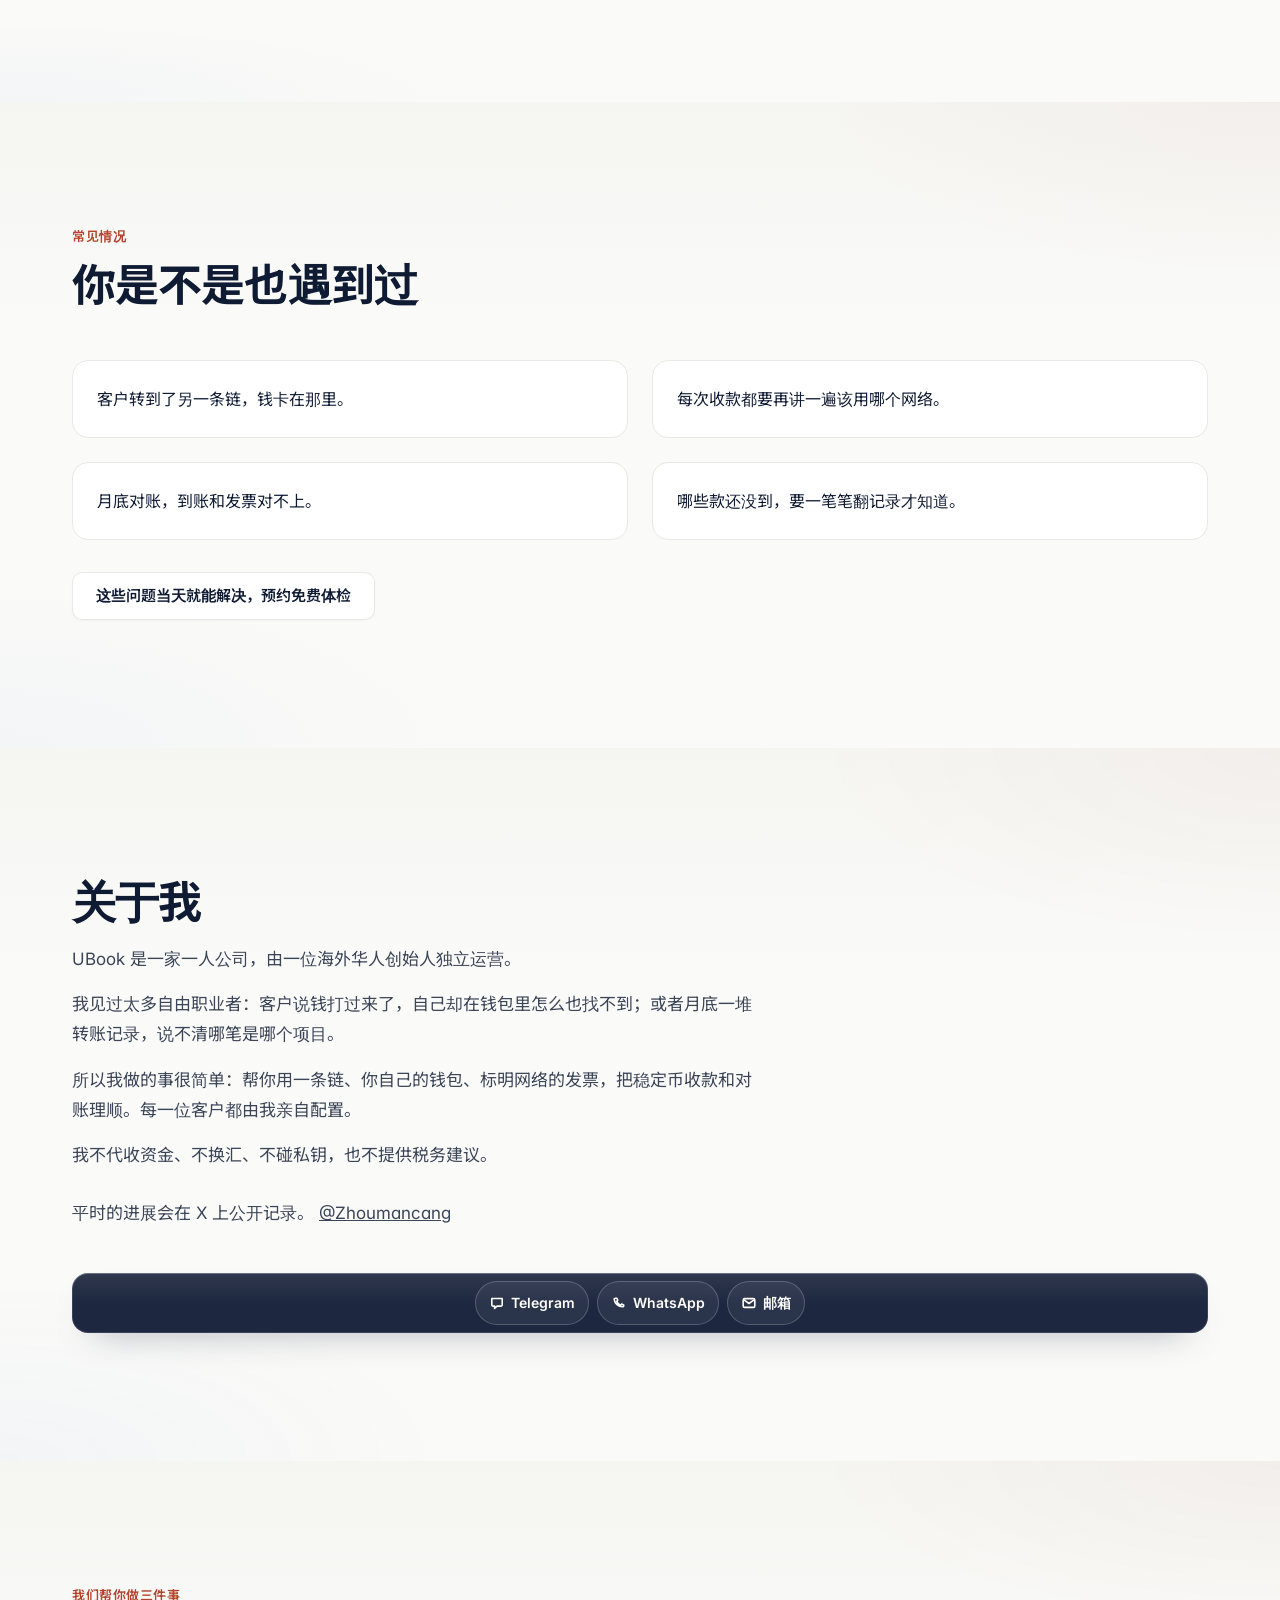
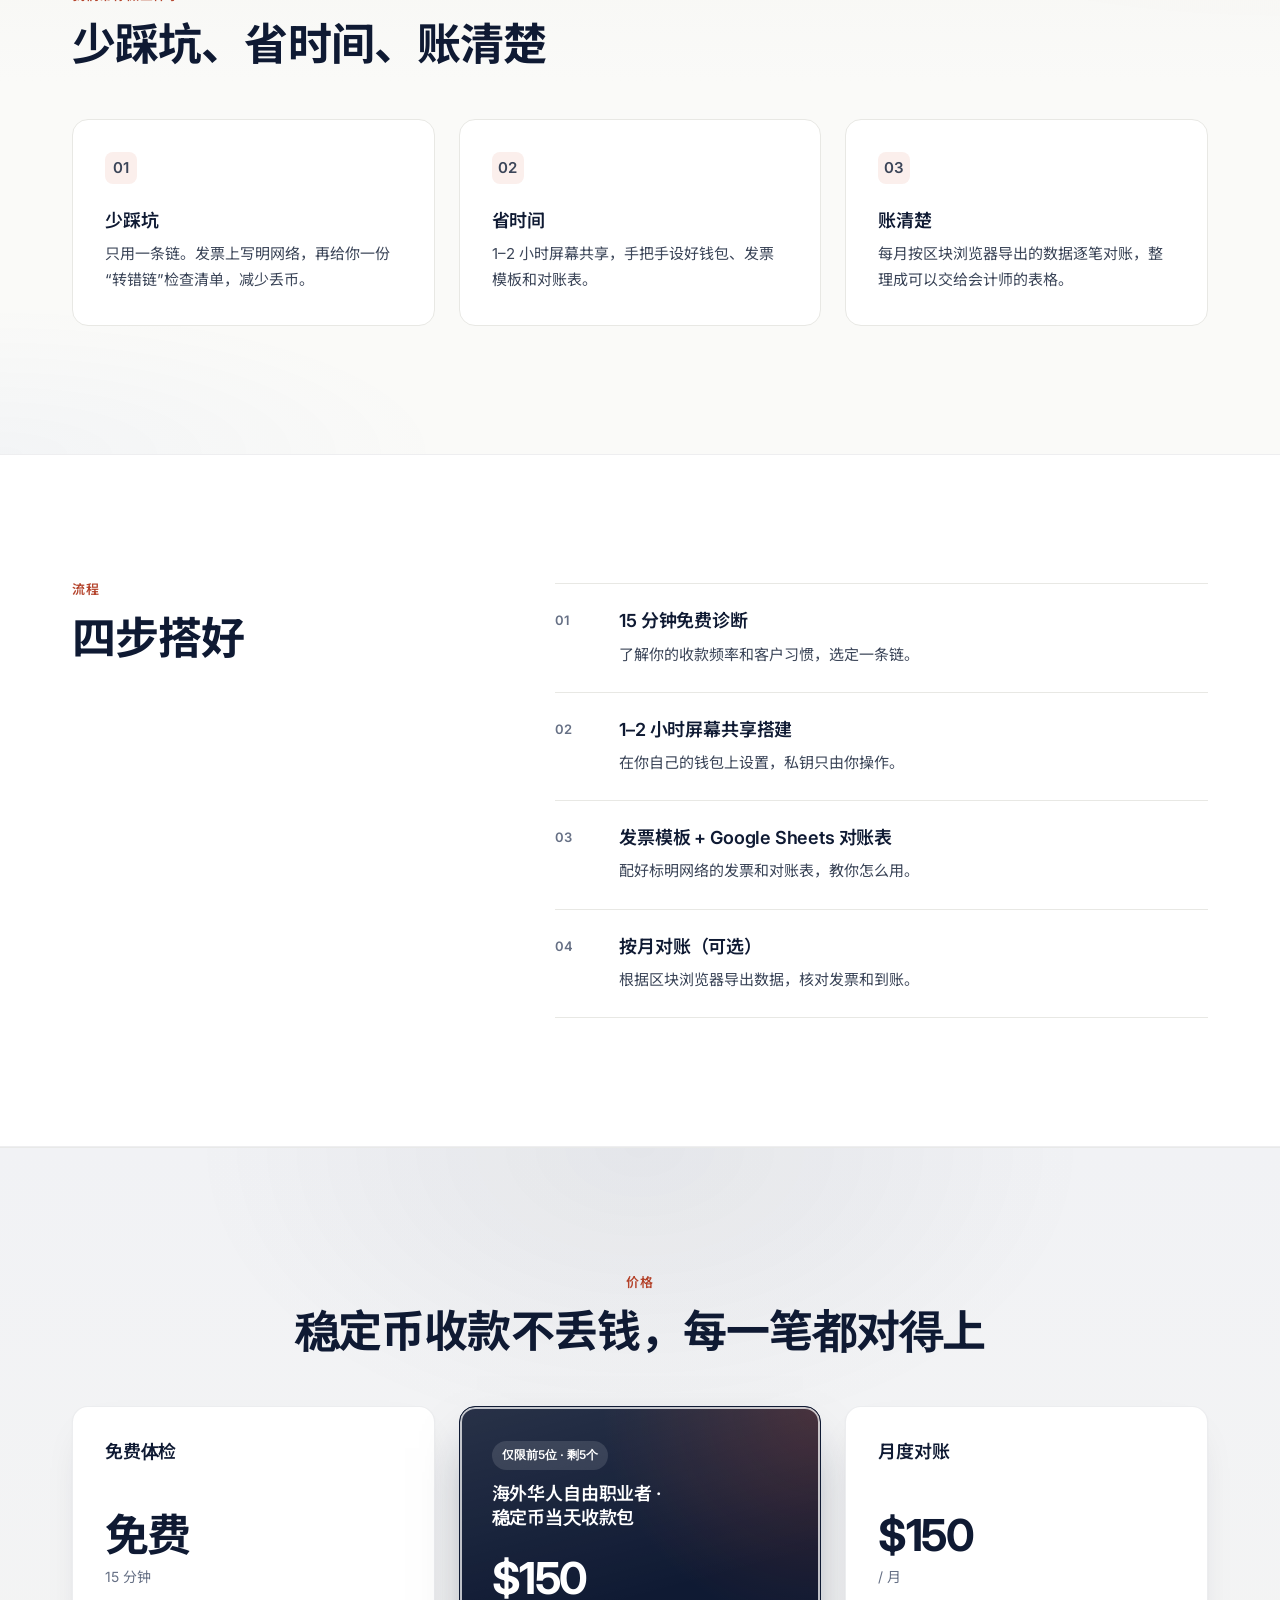
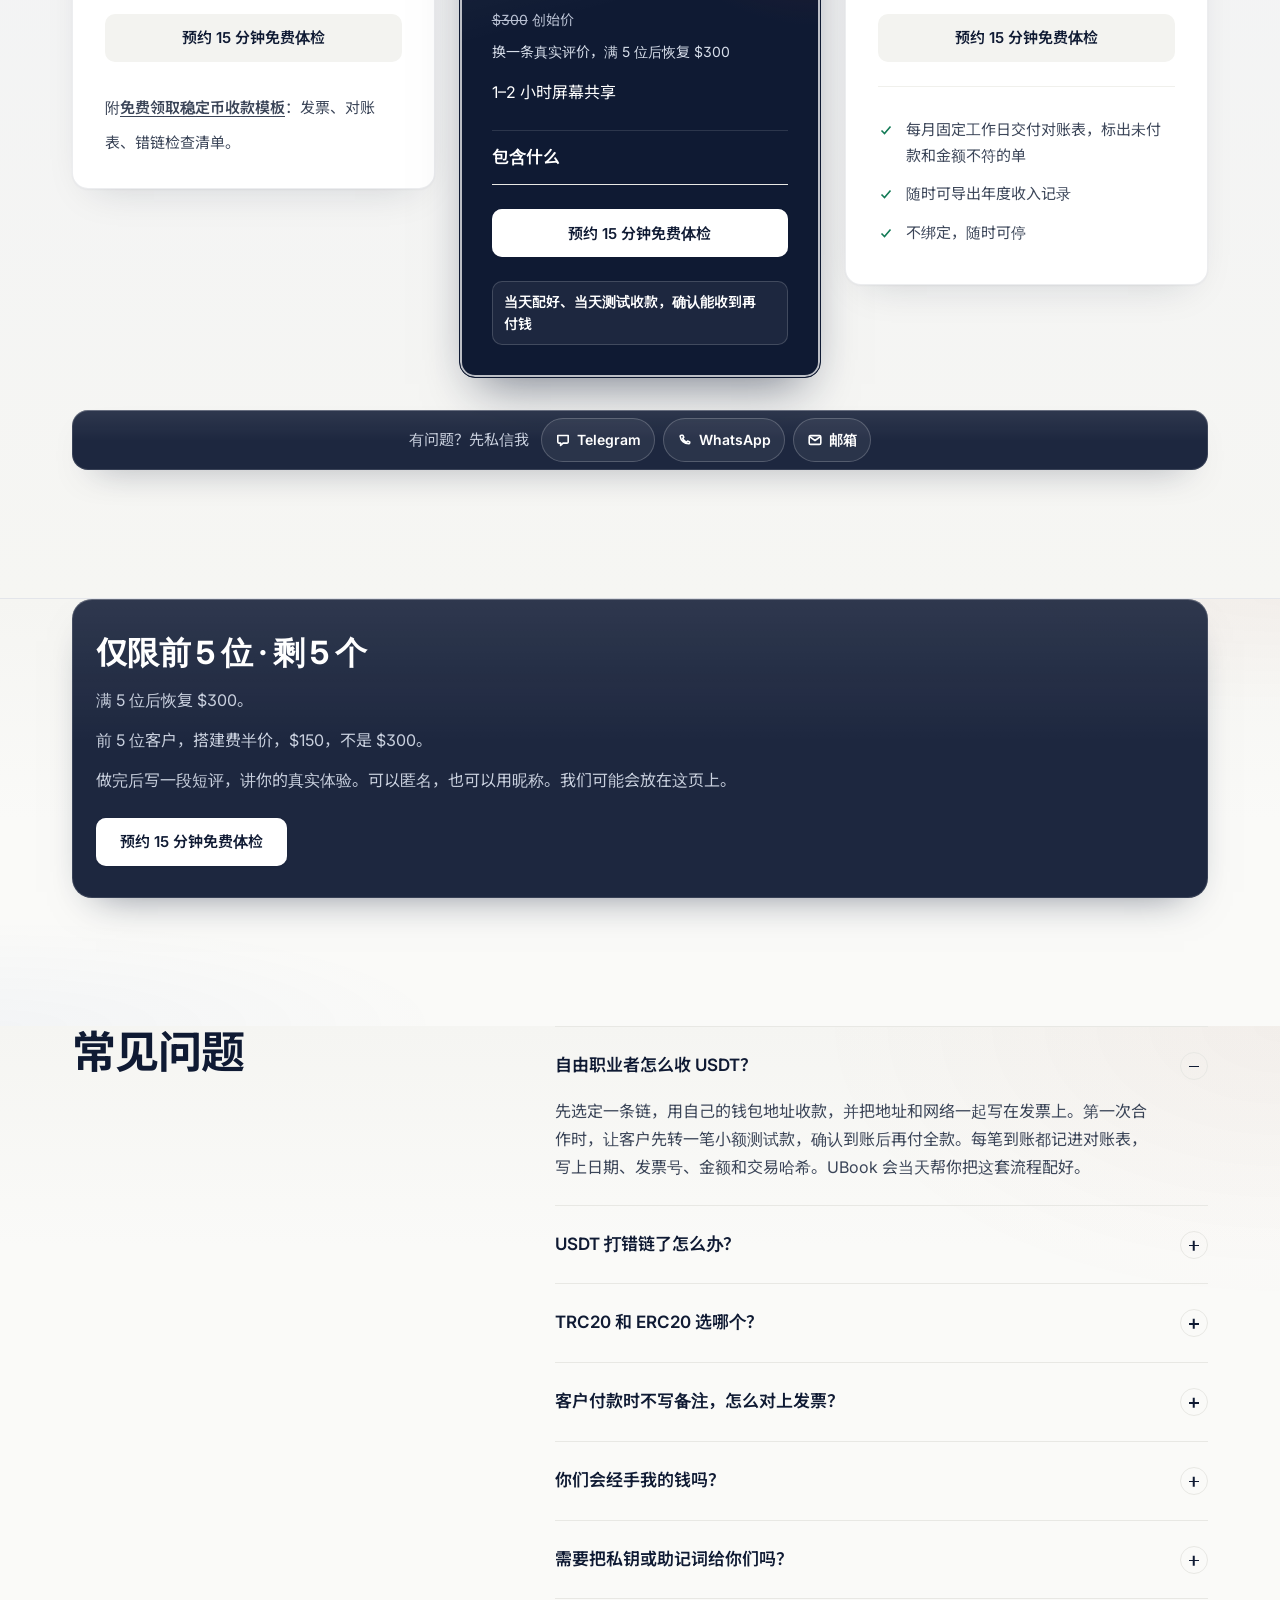
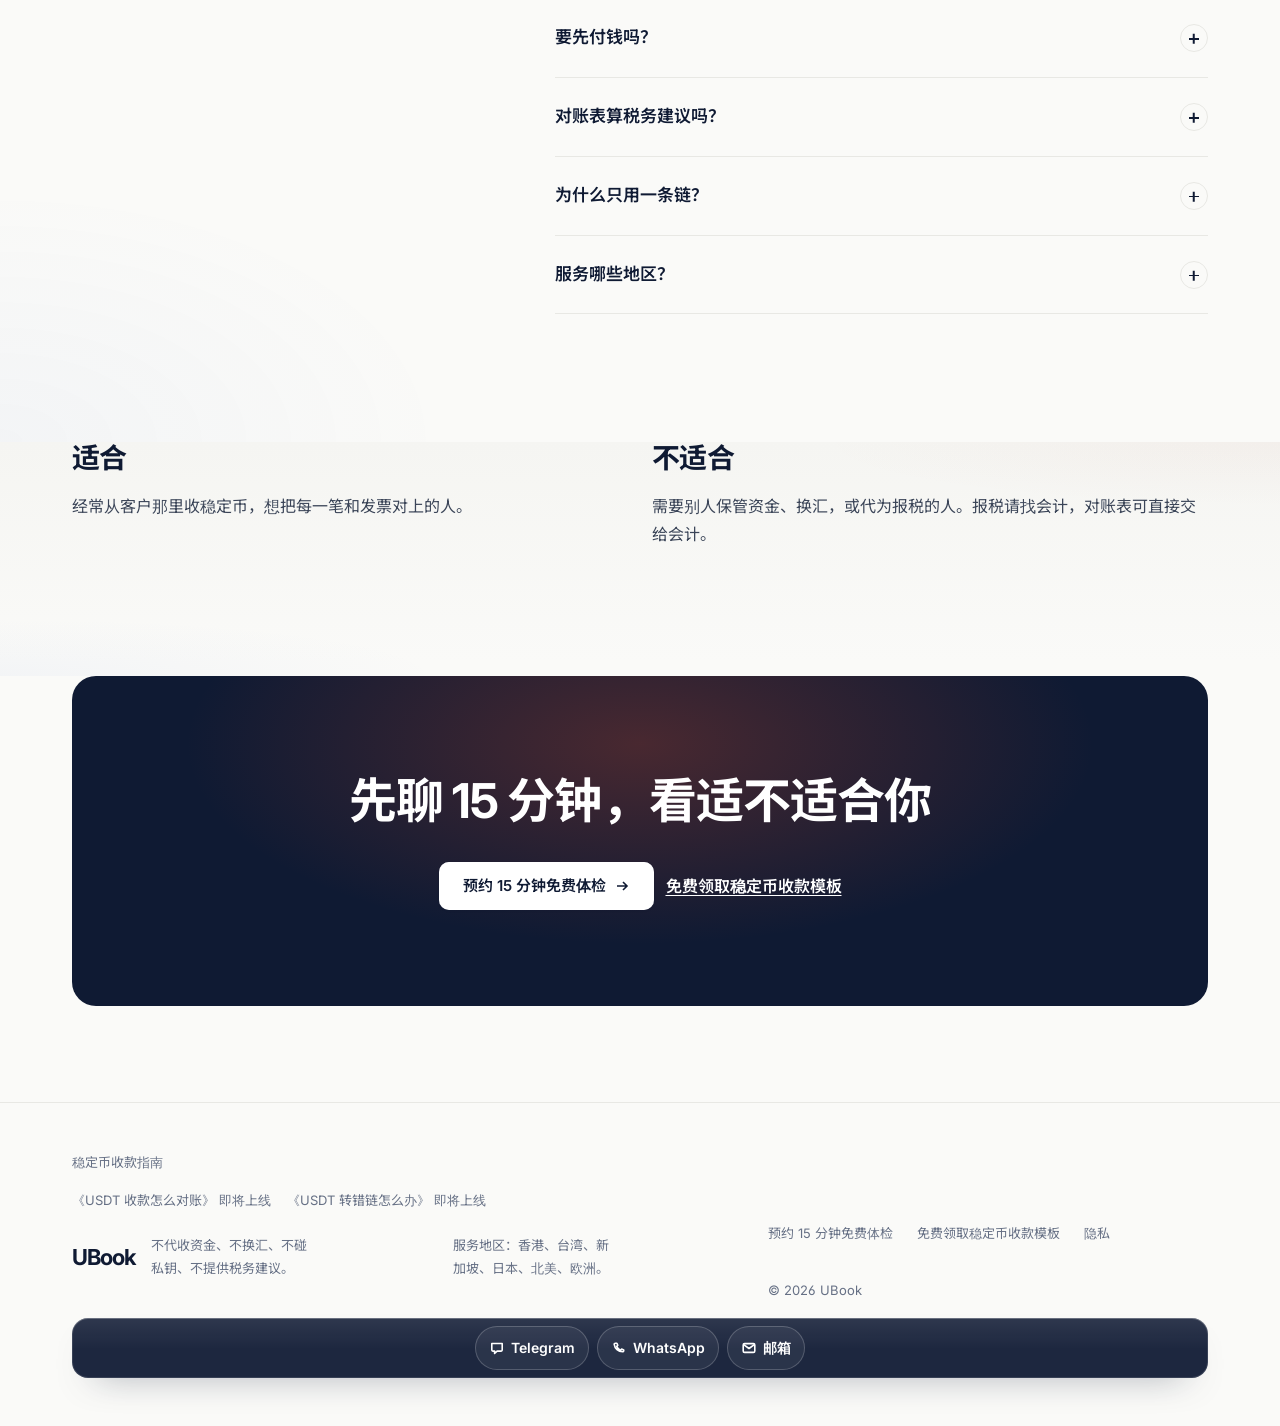
==== commit 016fb707: "Remove the public-progress section from the homepage. Drop the X progress block and the sample recon" ====
--- a/index.html
+++ b/index.html
@@ -498,26 +498,6 @@
             <p>服务地区：香港、台湾、新加坡、日本、北美、欧洲。</p>
           </details>
         </div>
-      </div>
-    </section>
-
-    <section aria-labelledby="proof-title">
-      <div class="w">
-        <p class="ey">公开记录</p>
-        <h2 id="proof-title">进展写在 X 上</h2>
-        <p>没有客户评价。做到哪一步，记在 <a href="https://x.com/Zhoumancang" target="_blank" rel="noopener">@Zhoumancang</a>。</p>
-        <figure class="sample">
-          <figcaption>对账表样例（示例数据）</figcaption>
-          <table>
-            <thead>
-              <tr><th>日期</th><th>发票</th><th class="r">金额</th><th>状态</th></tr>
-            </thead>
-            <tbody>
-              <tr><td>10-24</td><td>INV-0012</td><td class="r">1,200</td><td>已到账</td></tr>
-              <tr><td>10-29</td><td>INV-0013</td><td class="r">600</td><td>待付款</td></tr>
-            </tbody>
-          </table>
-        </figure>
       </div>
     </section>
 
--- a/assets/styles.css
+++ b/assets/styles.css
@@ -2092,7 +2092,6 @@
 
 .amt,
 .price,
-.sample td,
 .rec td {
   font-variant-numeric: tabular-nums;
 }
@@ -2287,29 +2286,6 @@
 .fit p {
   margin-top: var(--s2);
   color: var(--ink2);
-}
-
-.sample {
-  margin: var(--s4) 0 0;
-  max-width: 520px;
-  background: #fff;
-  border: 1px solid var(--line);
-  border-radius: 16px;
-  overflow: hidden;
-}
-
-.sample figcaption {
-  padding: 12px 16px;
-  font-weight: 600;
-}
-
-.sample table {
-  font-size: 14px;
-}
-
-.sample th,
-.sample td {
-  padding: 10px 16px;
 }
 
 .plan.featured {
@@ -2418,6 +2394,15 @@
 }
 
 @media (max-width: 959px) {
+  html { scroll-padding-top: 106px; }
+  #how,
+  #price,
+  #faq,
+  #main,
+  #book,
+  .quiz fieldset {
+    scroll-margin-top: 106px;
+  }
   body.has-dock { padding-bottom: 84px; }
   .join { margin: -14px 18px 12px auto; }
   .vis .rec { margin-top: 8px; }
@@ -2582,15 +2567,32 @@
   line-height: 1.5;
 }
 
+.quiz .acts .fineprint + .btn {
+  margin-top: 8px;
+}
+
 .quiz fieldset.need {
-  outline: 2px solid #b4432b;
-  outline-offset: 2px;
+  border: 2px solid #b4432b;
+  outline: none;
+}
+
+.quiz .needmsg:not(:empty) {
+  margin: 12px 0 0;
+  color: #b4432b;
+  font-size: 14px;
+  font-weight: 600;
+  line-height: 1.45;
 }
 
 .quiz .misses .fix {
   display: block;
-  margin-top: 4px;
+  margin-top: 10px;
   color: var(--ink);
+}
+
+.quiz .misses .fix b {
+  display: inline;
+  font-weight: 700;
 }
 
 .quiz .misses {
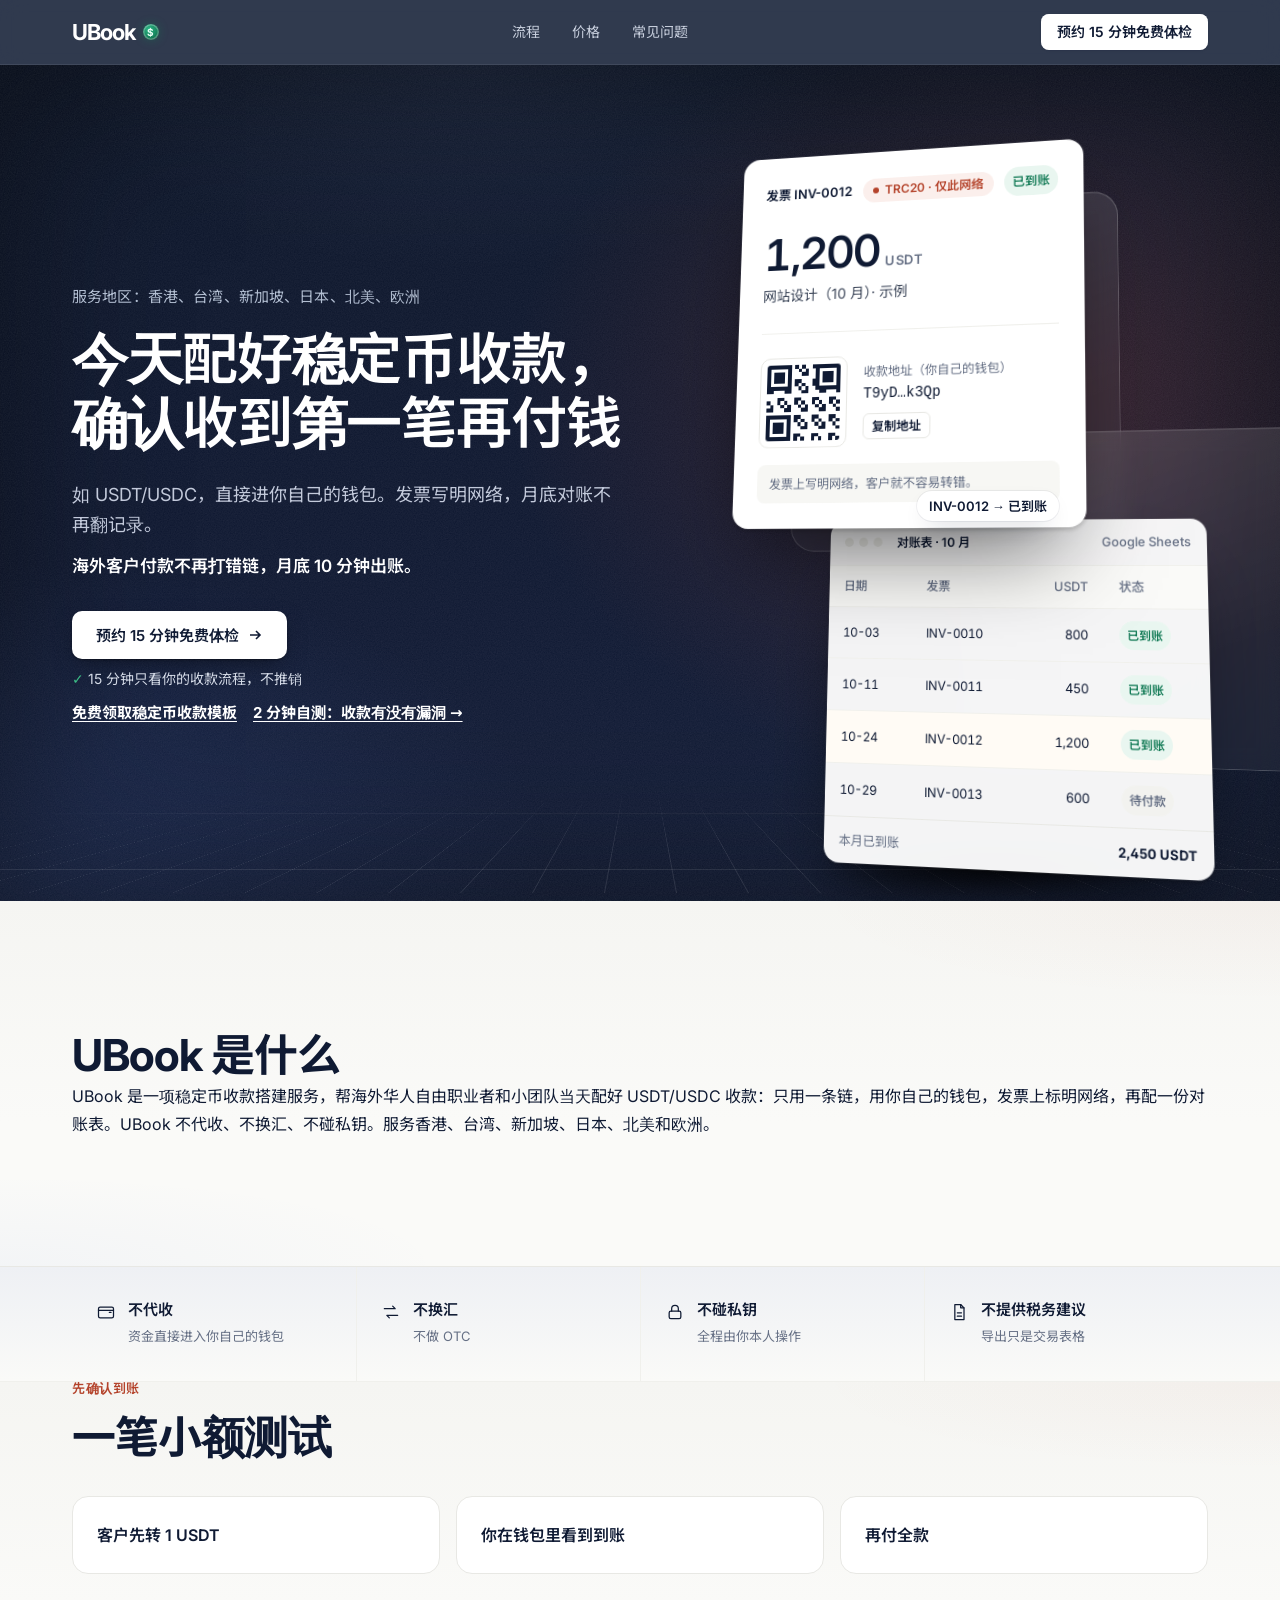
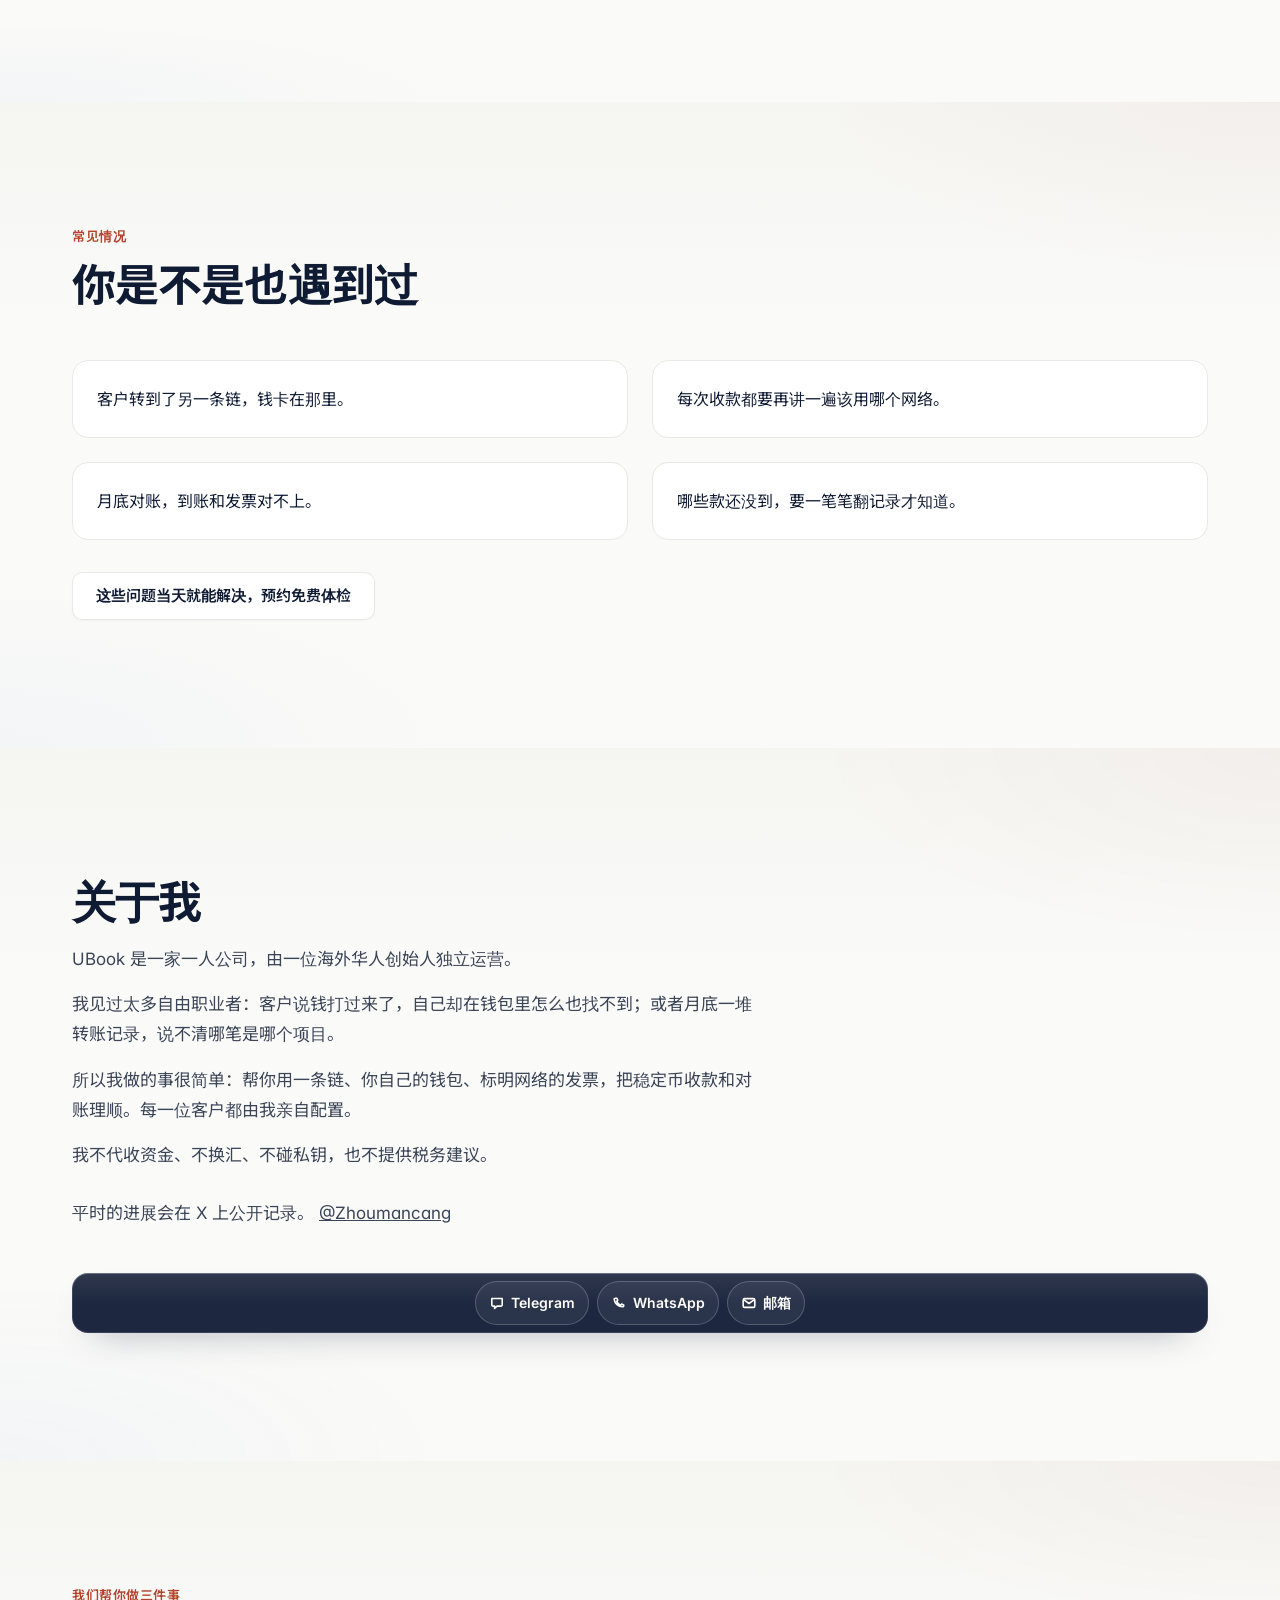
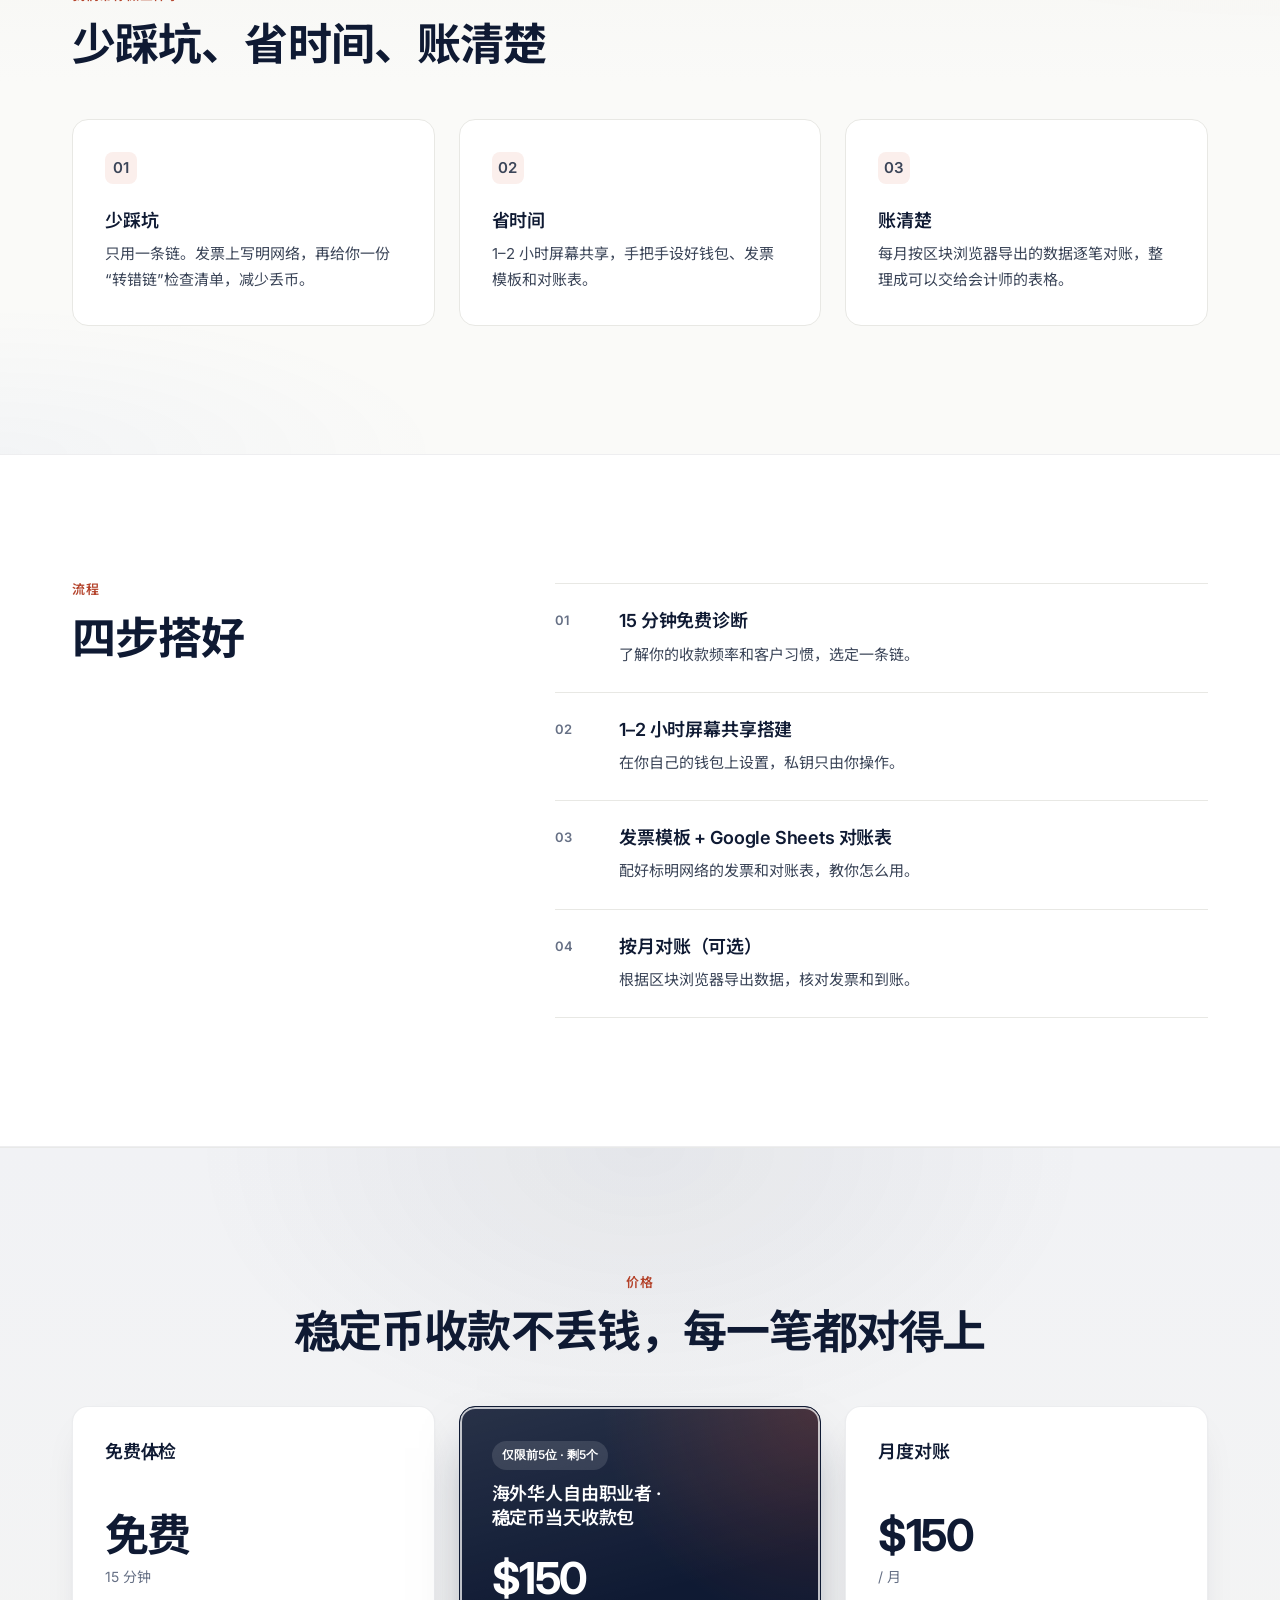
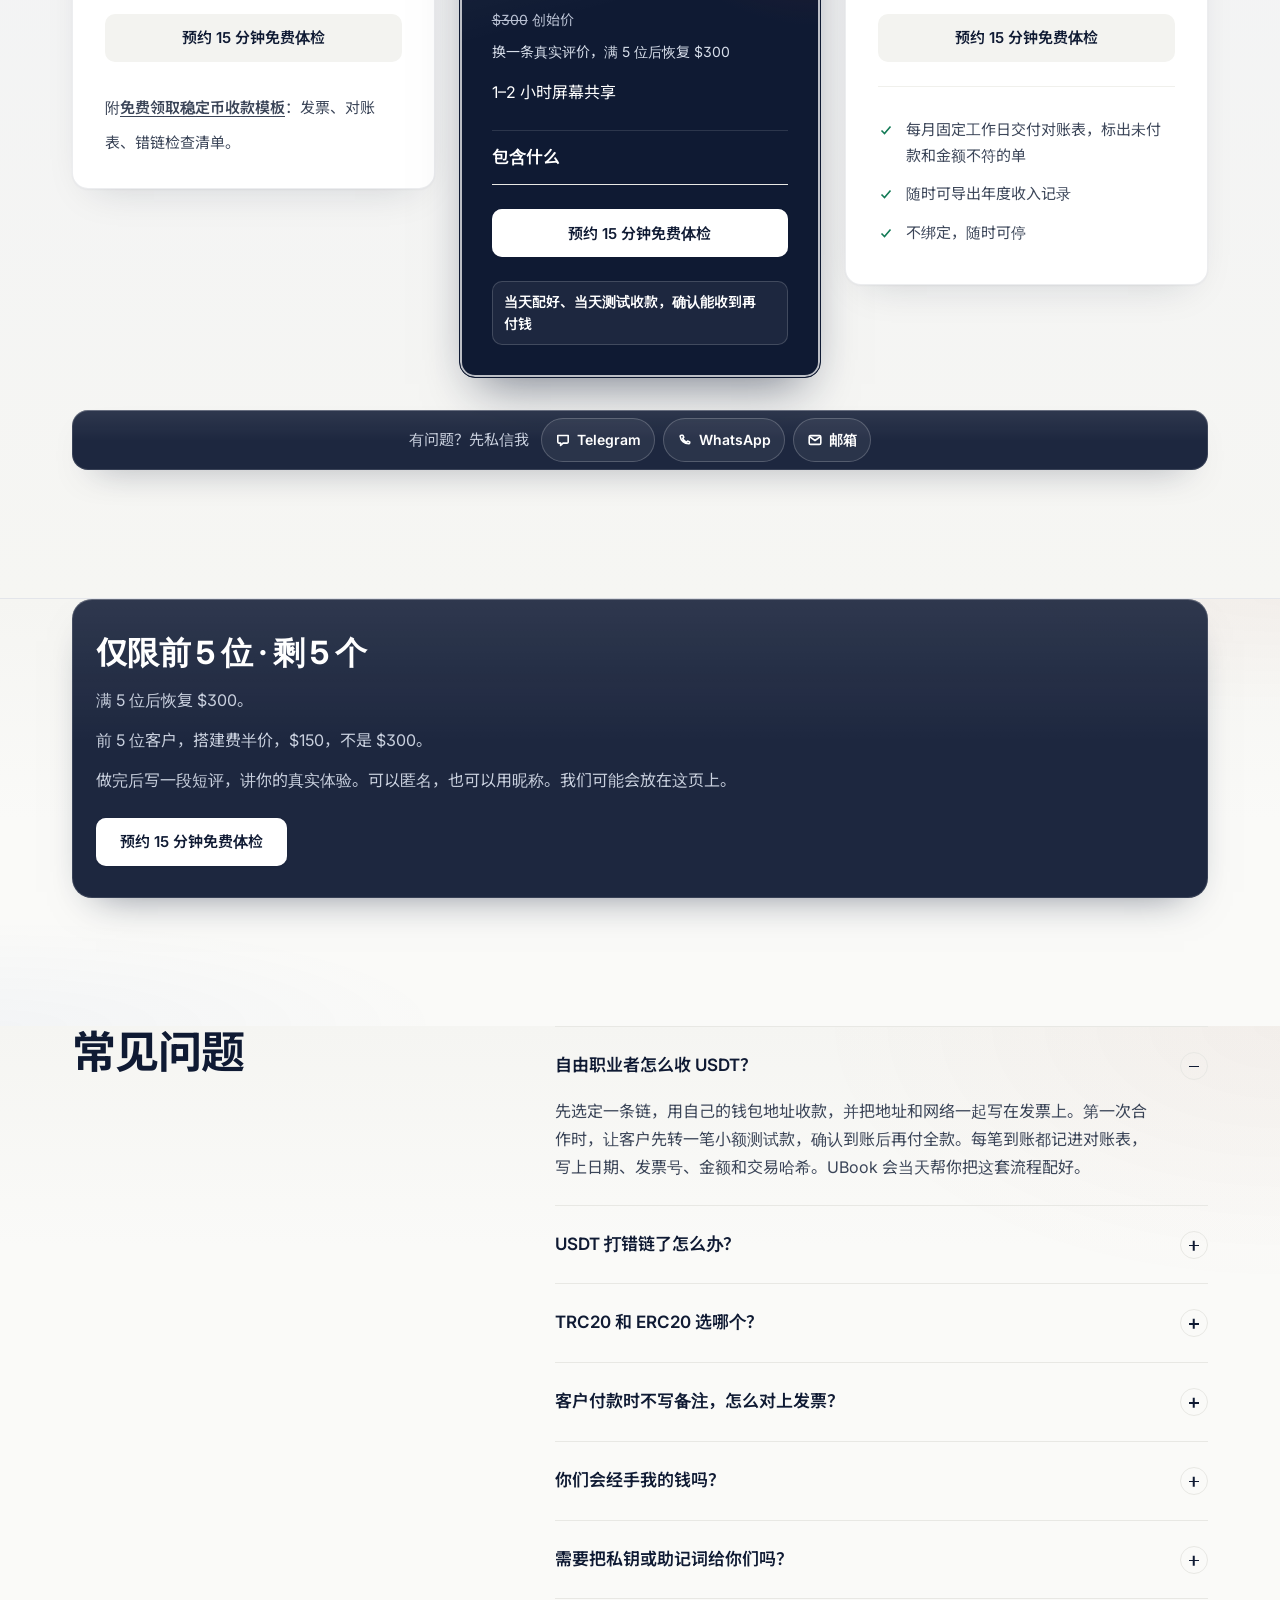
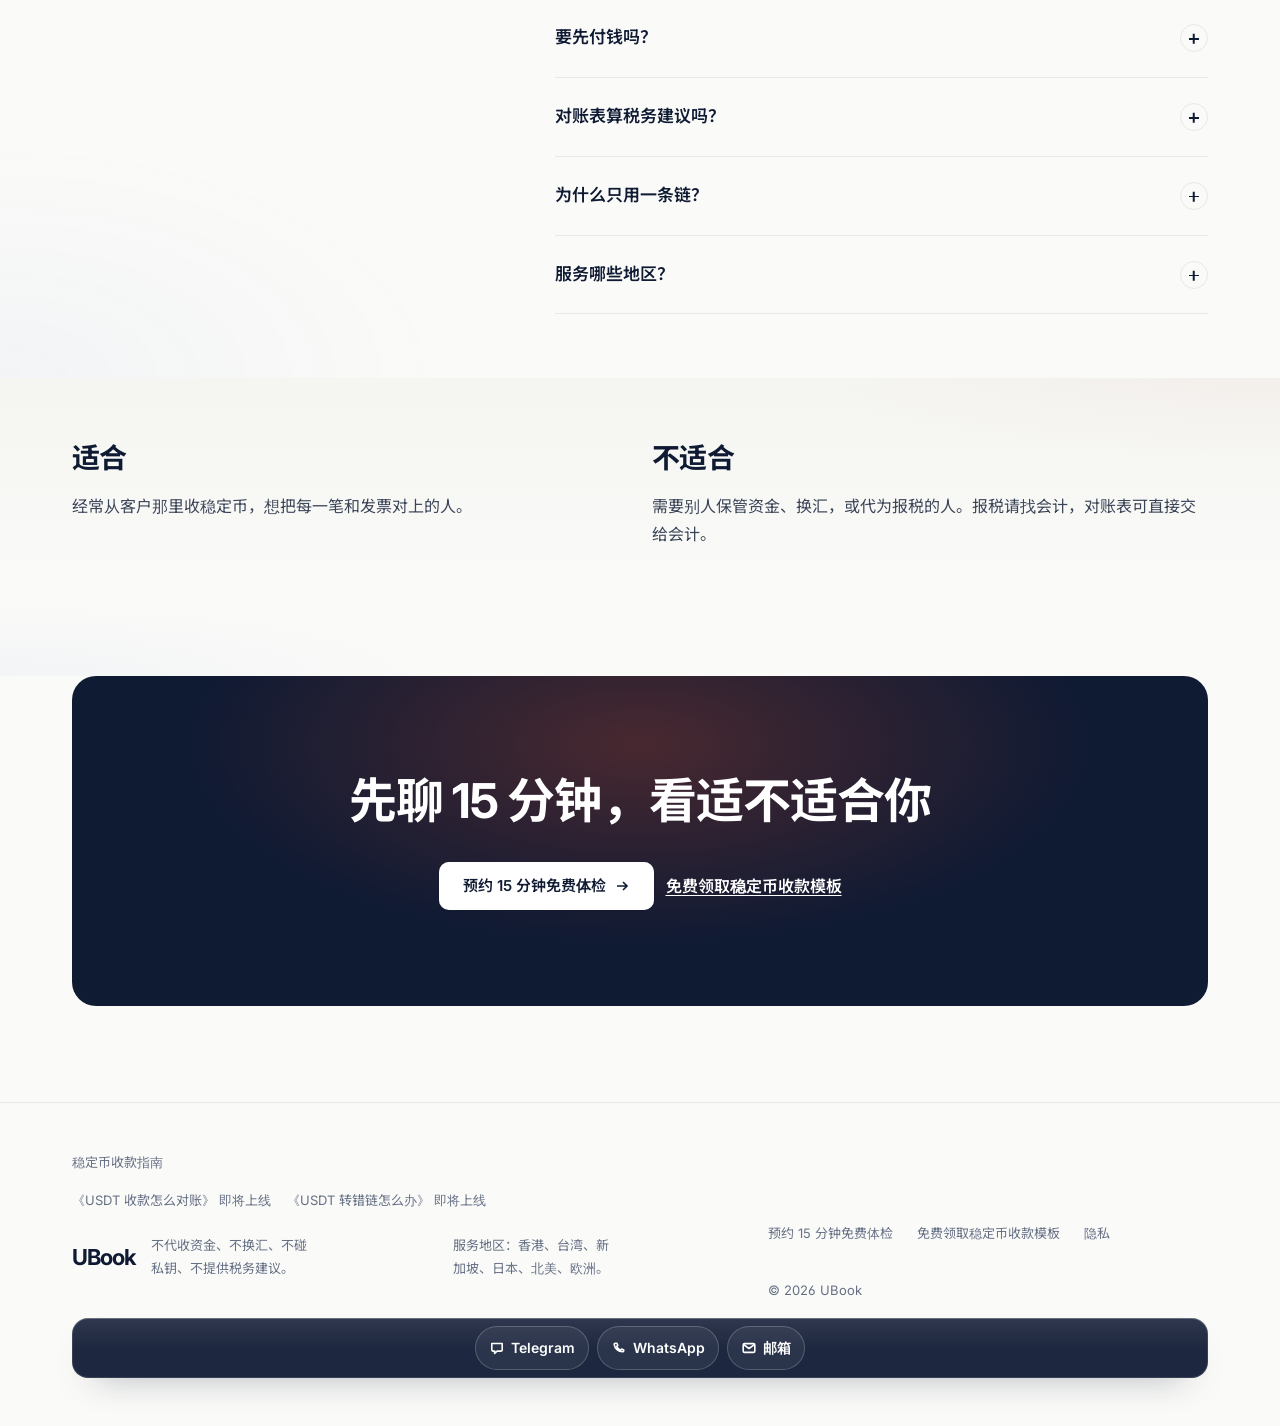
==== commit 4a1c9584: "Update the homepage description for overseas freelancers. Use the same sentence in the meta, Open Gr" ====
--- a/index.html
+++ b/index.html
@@ -4,14 +4,14 @@
   <meta charset="utf-8">
   <meta name="viewport" content="width=device-width, initial-scale=1">
   <title>稳定币（USDT/USDC）收款与对账，当天上线｜海外自由职业者｜UBook</title>
-  <meta name="description" content="稳定币（USDT/USDC）收款与对账。如 USDT/USDC，直接进你自己的钱包。发票写明网络，月底对账不再翻记录。确认收到再付钱。">
+  <meta name="description" content="给海外华人自由职业者和小团队，当天配好 USDT/USDC 收款，钱直接进你自己的钱包。发票写明网络，月底对账不再翻记录。确认收到再付钱。">
   <link rel="canonical" href="https://ubookpay.com/">
   <meta name="theme-color" content="#FAFAF8">
   <meta name="color-scheme" content="light">
   <meta name="referrer" content="strict-origin-when-cross-origin">
   <!-- CTA 链接只在 assets/cta.js 修改：BOOK_DIAGNOSIS（预约 15 分钟免费体检）、FREE_TEMPLATE（免费领取稳定币收款模板）。统计令牌也只在那里：CF_BEACON_TOKEN。 -->
   <meta property="og:title" content="稳定币（USDT/USDC）收款与对账，当天上线｜海外自由职业者｜UBook">
-  <meta property="og:description" content="稳定币（USDT/USDC）收款与对账。如 USDT/USDC，直接进你自己的钱包。发票写明网络，月底对账不再翻记录。确认收到再付钱。">
+  <meta property="og:description" content="给海外华人自由职业者和小团队，当天配好 USDT/USDC 收款，钱直接进你自己的钱包。发票写明网络，月底对账不再翻记录。确认收到再付钱。">
   <meta property="og:type" content="website">
   <meta property="og:locale" content="zh_Hans">
   <meta property="og:site_name" content="UBook">
@@ -22,7 +22,7 @@
   <meta property="og:image:alt" content="UBook：放心收稳定币，月底的账也一清二楚">
   <meta name="twitter:card" content="summary_large_image">
   <meta name="twitter:title" content="稳定币（USDT/USDC）收款与对账，当天上线｜海外自由职业者｜UBook">
-  <meta name="twitter:description" content="稳定币（USDT/USDC）收款与对账。如 USDT/USDC，直接进你自己的钱包。发票写明网络，月底对账不再翻记录。确认收到再付钱。">
+  <meta name="twitter:description" content="给海外华人自由职业者和小团队，当天配好 USDT/USDC 收款，钱直接进你自己的钱包。发票写明网络，月底对账不再翻记录。确认收到再付钱。">
   <meta name="twitter:image" content="https://ubookpay.com/assets/og.png">
   <meta name="twitter:image:alt" content="UBook：放心收稳定币，月底的账也一清二楚">
   <link rel="icon" href="assets/favicon.svg" type="image/svg+xml">
--- a/assets/styles.css
+++ b/assets/styles.css
@@ -2619,3 +2619,21 @@
   margin-top: 4px;
   color: var(--ink2);
 }
+
+#faq.tight {
+  padding-bottom: 48px;
+}
+
+section[aria-labelledby="fit-title"] {
+  padding-top: 48px;
+}
+
+@media (min-width: 960px) {
+  #faq.tight {
+    padding-bottom: 64px;
+  }
+
+  section[aria-labelledby="fit-title"] {
+    padding-top: 64px;
+  }
+}
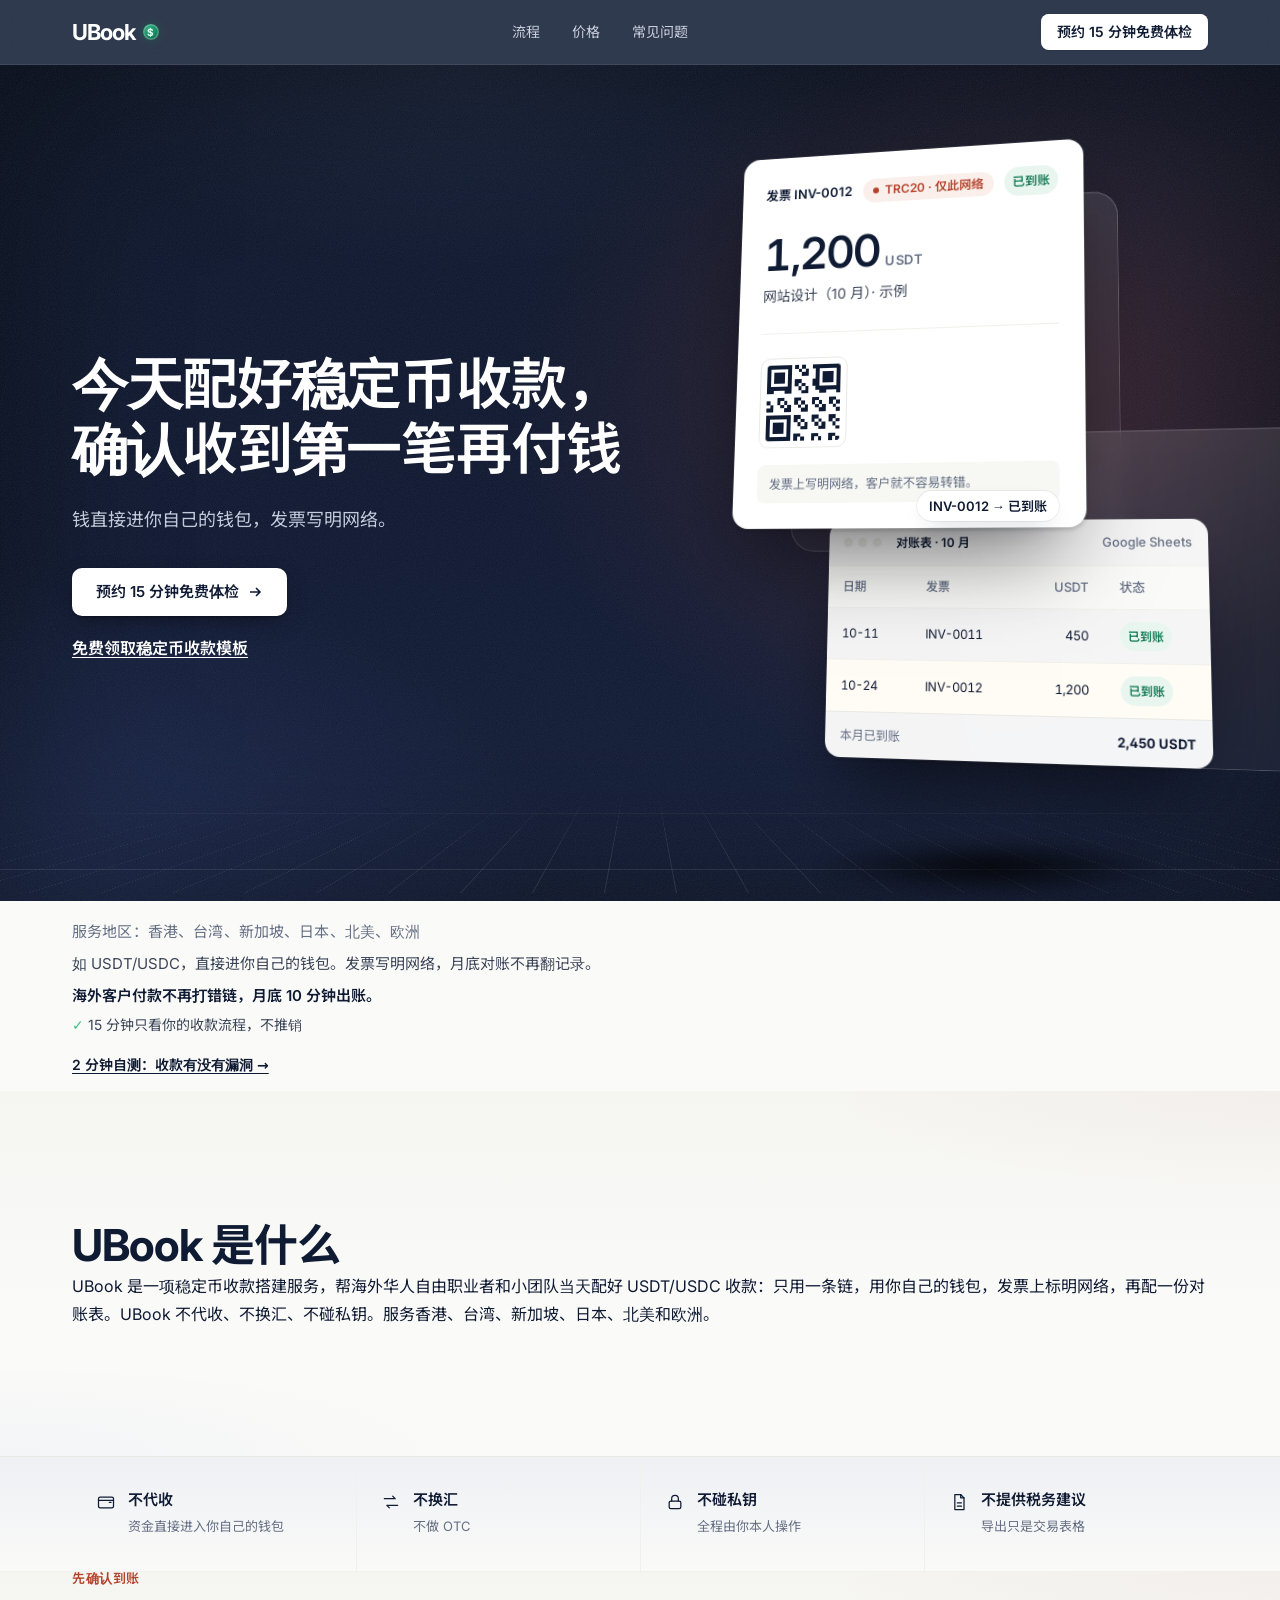
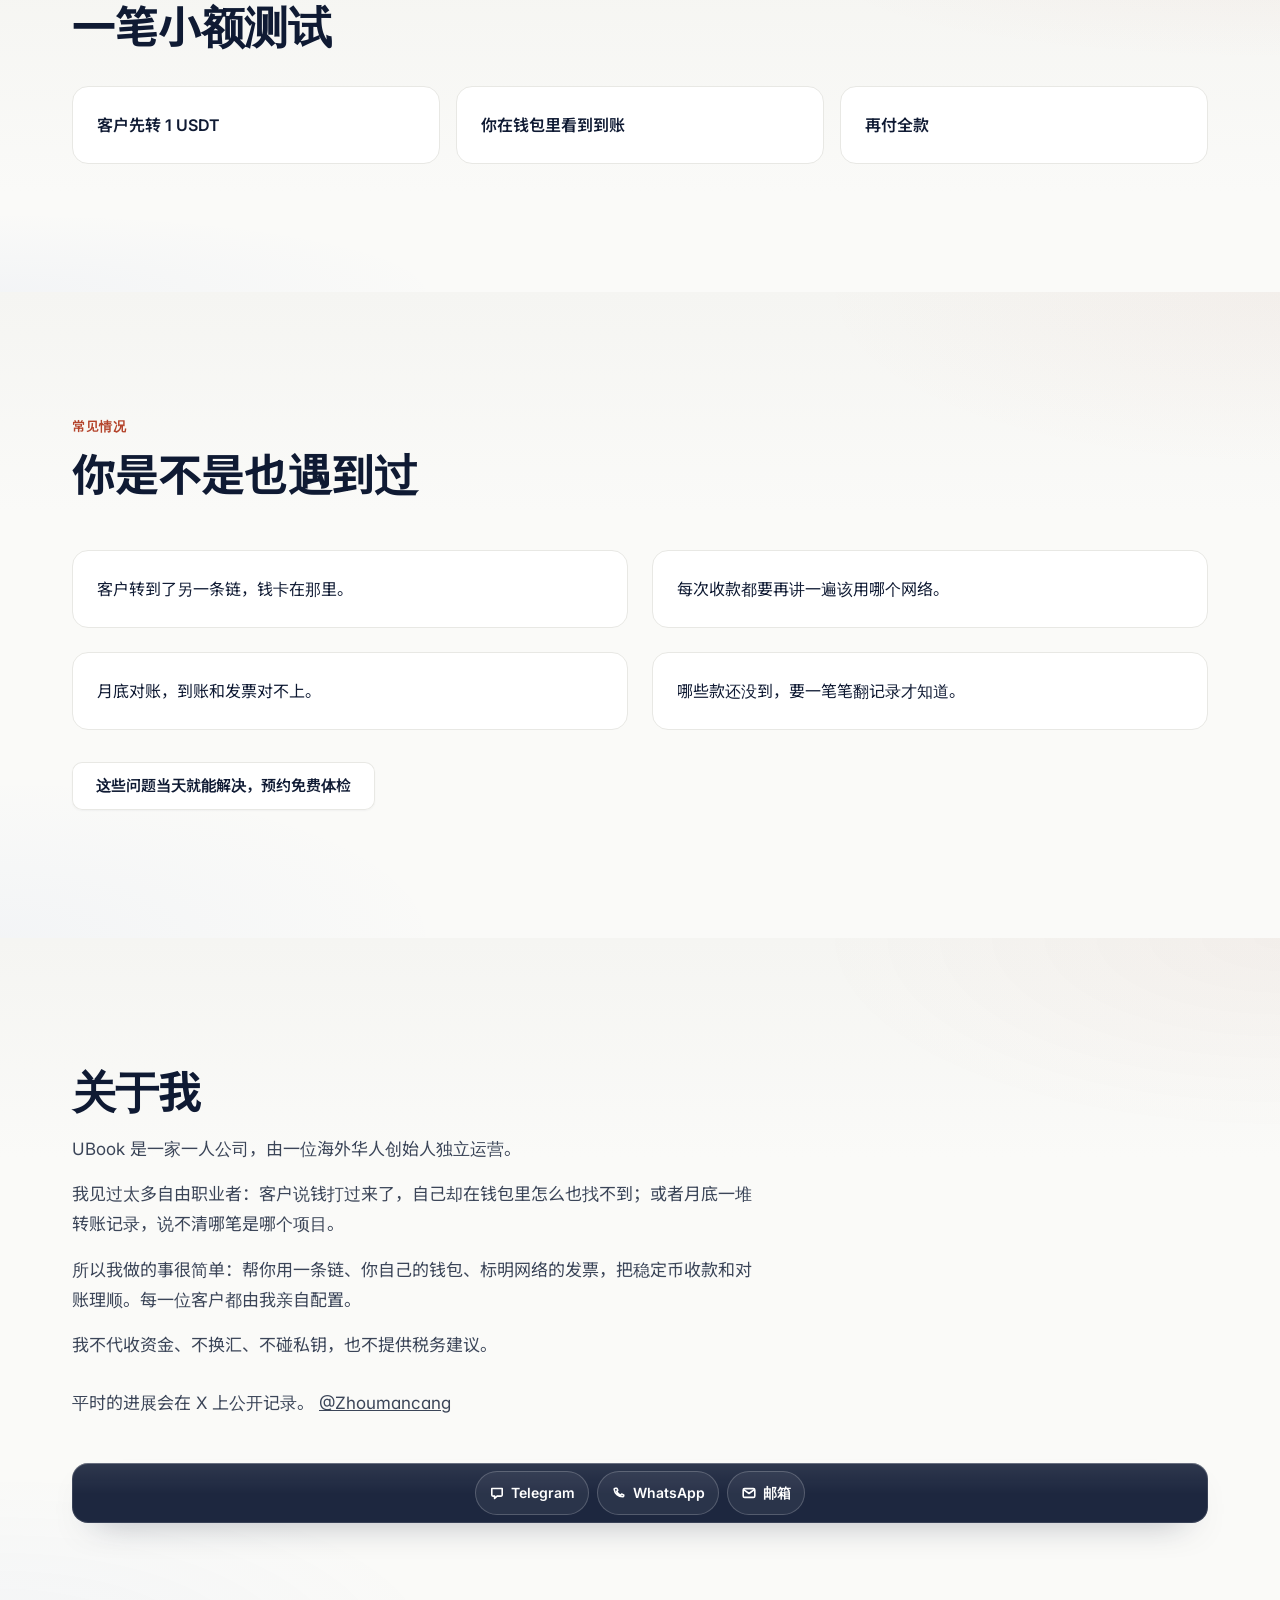
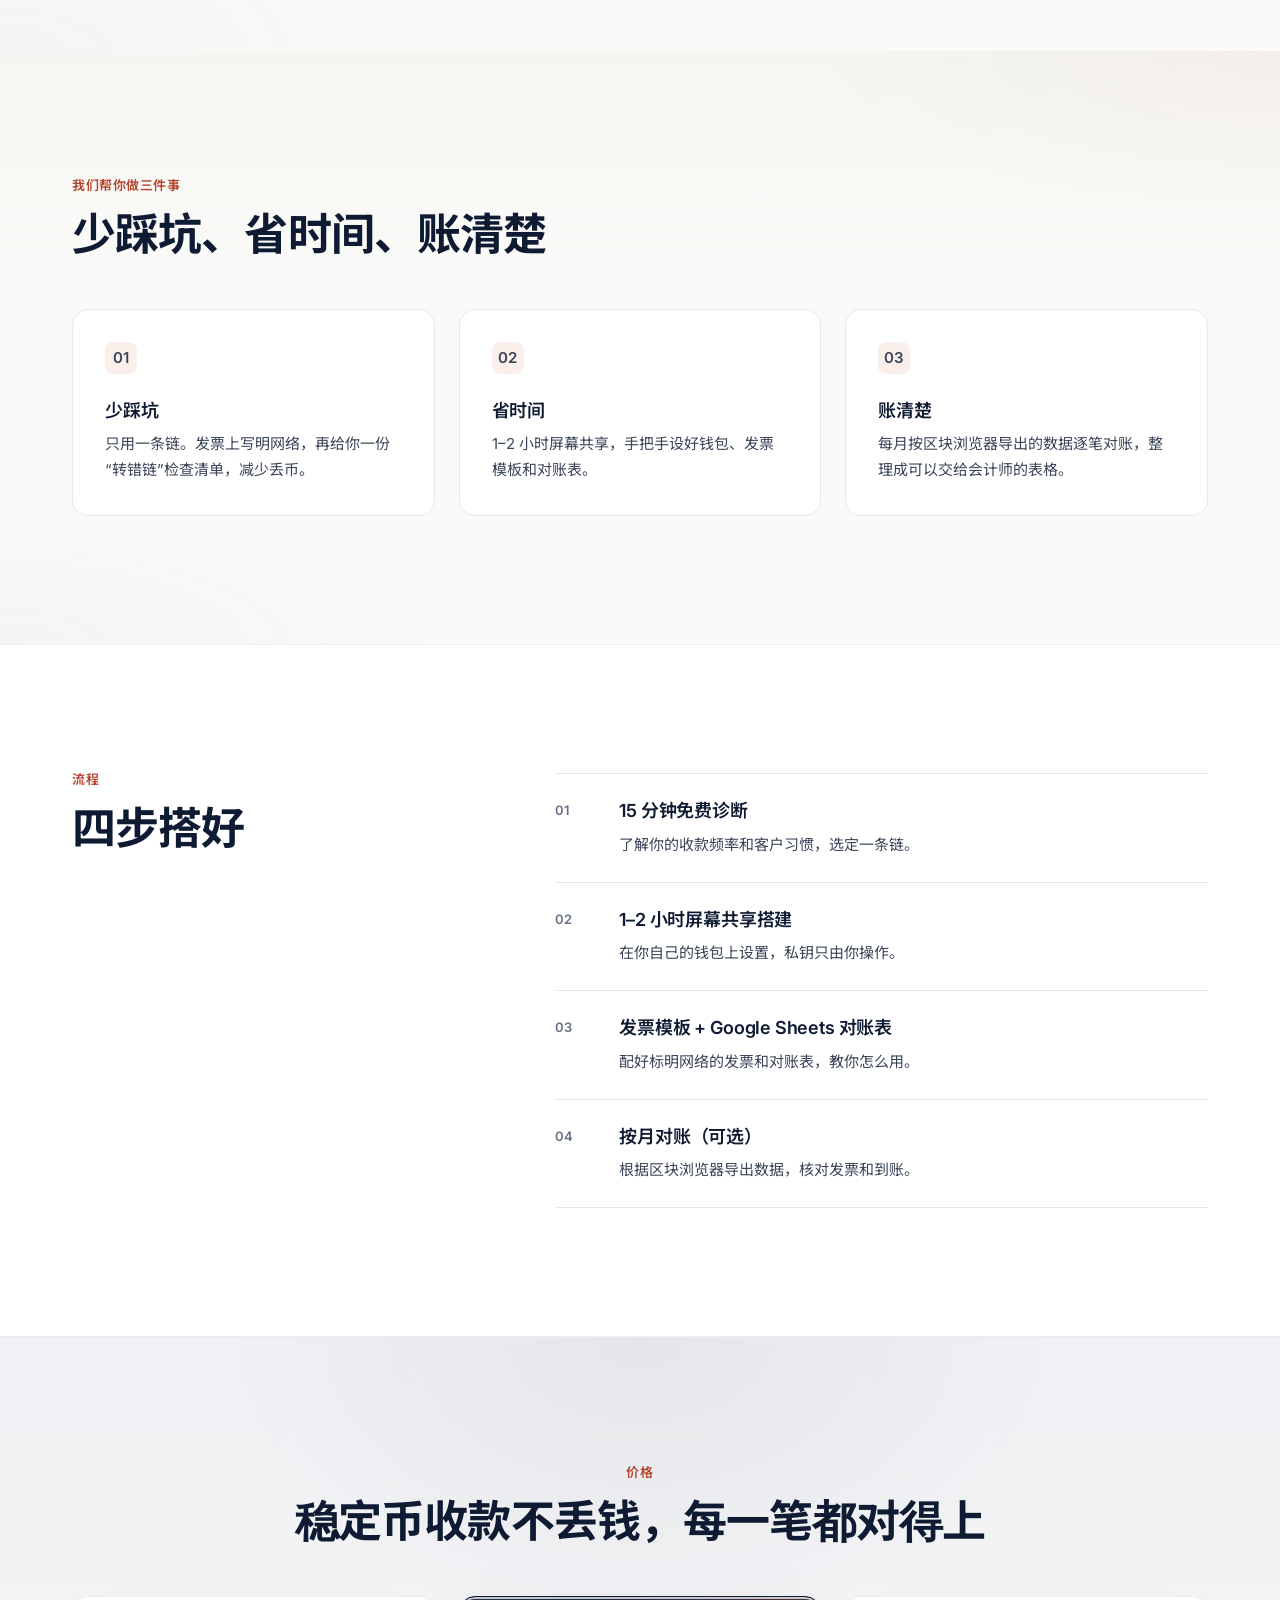
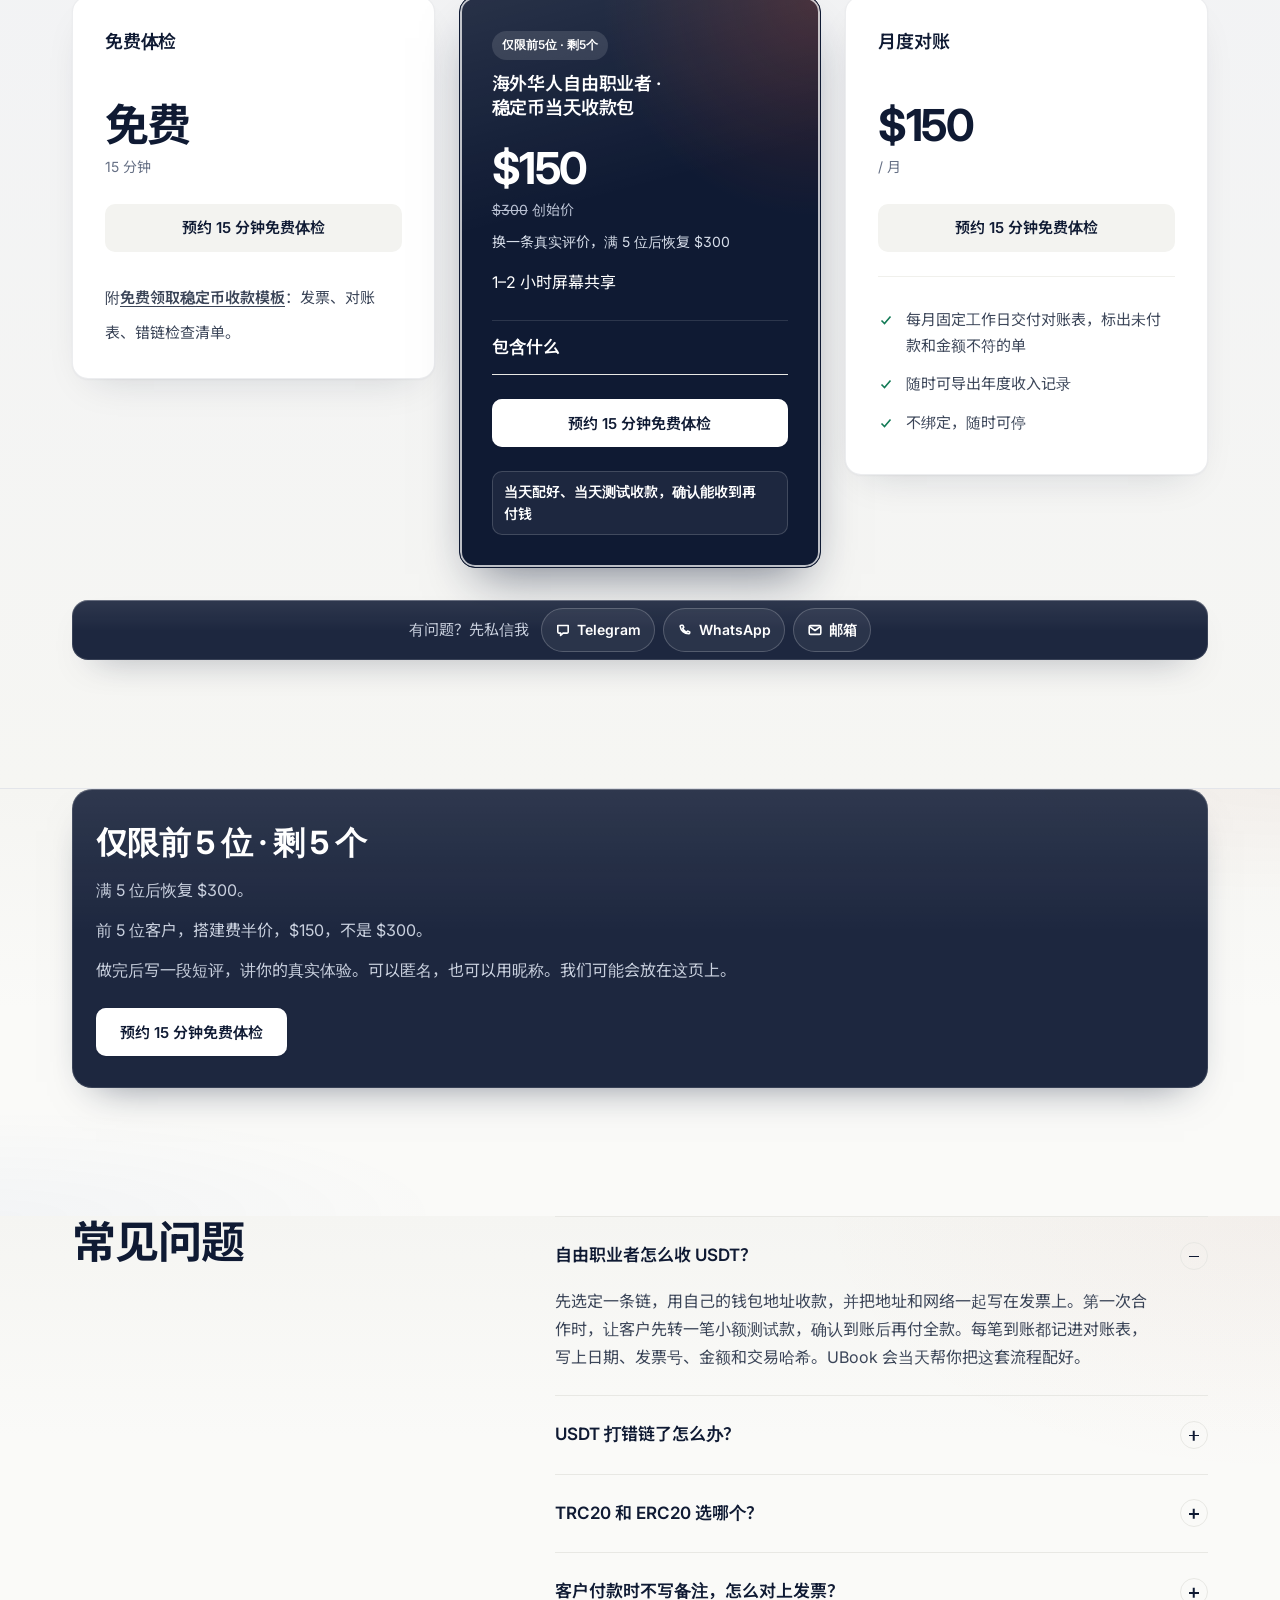
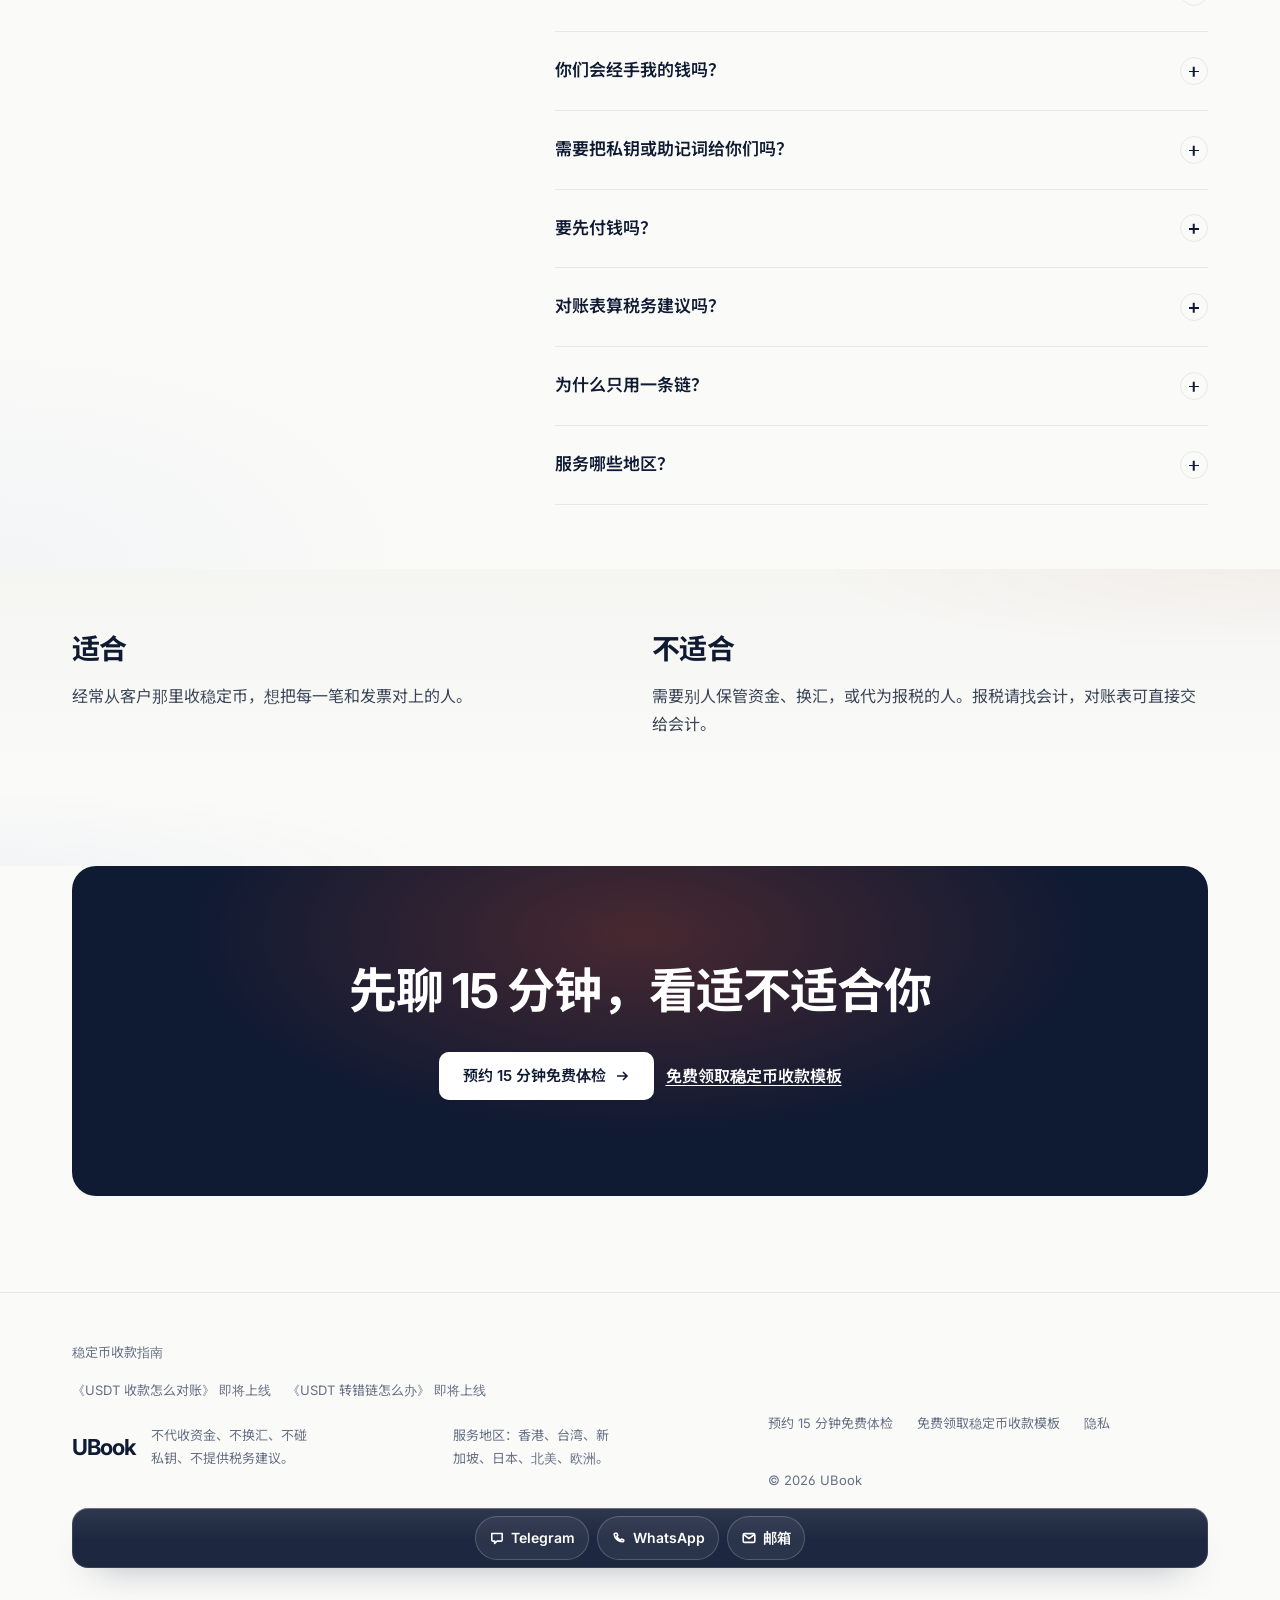
==== commit 2d0f29df: "Declutter the hero and slim the sample cards. Keep one subtitle and two actions in the hero, move th" ====
--- a/index.html
+++ b/index.html
@@ -192,17 +192,11 @@
     <section class="hero" aria-labelledby="hero-title">
       <div class="w g12">
         <div class="copy">
-          <p class="locbar">服务地区：香港、台湾、新加坡、日本、北美、欧洲</p>
           <h1 id="hero-title"><span class="l1">今天配好稳定币收款，</span><span class="l2">确认收到第一笔再付钱</span></h1>
-          <p class="lead">如 USDT/USDC，直接进你自己的钱包。发票写明网络，月底对账不再翻记录。</p>
-          <p class="dream">海外客户付款不再打错链，<span>月底 10 分钟出账。</span></p>
+          <p class="lead">钱直接进你自己的钱包，发票写明网络。</p>
           <div class="cta" id="book">
             <a class="btn p" data-cta="BOOK_DIAGNOSIS" data-track="book" href="#book">预约 15 分钟免费体检<svg width="16" height="16" viewBox="0 0 16 16" fill="none" stroke="currentColor" stroke-width="1.6" aria-hidden="true"><path d="M3 8h10M9 4l4 4-4 4"/></svg></a>
-            <p class="reassure"><span class="okmark" aria-hidden="true">✓</span> 15 分钟只看你的收款流程，不推销</p>
-            <div class="hero-links">
-              <a class="textlink" data-cta="FREE_TEMPLATE" data-track="template" href="#book">免费领取稳定币收款模板</a>
-              <a class="checkin" href="checkup.html">2 分钟自测：收款有没有漏洞 →</a>
-            </div>
+            <a class="textlink" data-cta="FREE_TEMPLATE" data-track="template" href="#book">免费领取稳定币收款模板</a>
           </div>
         </div>
         <div class="vis" role="group" aria-label="发票与对账表示例">
@@ -213,7 +207,6 @@
             <p class="for">网站设计（10 月）· 示例</p>
             <div class="pay">
               <svg class="qr" viewBox="0 0 21 21" fill="currentColor" shape-rendering="crispEdges" aria-hidden="true"><rect x="0" y="7" width="1" height="1"/><rect x="0" y="10" width="1" height="1"/><rect x="0" y="12" width="1" height="1"/><rect x="1" y="7" width="1" height="1"/><rect x="1" y="11" width="1" height="1"/><rect x="1" y="12" width="1" height="1"/><rect x="3" y="9" width="1" height="1"/><rect x="3" y="10" width="1" height="1"/><rect x="4" y="9" width="1" height="1"/><rect x="4" y="11" width="1" height="1"/><rect x="5" y="7" width="1" height="1"/><rect x="5" y="10" width="1" height="1"/><rect x="5" y="12" width="1" height="1"/><rect x="6" y="7" width="1" height="1"/><rect x="6" y="11" width="1" height="1"/><rect x="6" y="12" width="1" height="1"/><rect x="8" y="0" width="1" height="1"/><rect x="8" y="4" width="1" height="1"/><rect x="8" y="5" width="1" height="1"/><rect x="8" y="9" width="1" height="1"/><rect x="8" y="10" width="1" height="1"/><rect x="8" y="14" width="1" height="1"/><rect x="8" y="15" width="1" height="1"/><rect x="8" y="19" width="1" height="1"/><rect x="8" y="20" width="1" height="1"/><rect x="9" y="1" width="1" height="1"/><rect x="9" y="4" width="1" height="1"/><rect x="9" y="6" width="1" height="1"/><rect x="9" y="9" width="1" height="1"/><rect x="9" y="11" width="1" height="1"/><rect x="9" y="14" width="1" height="1"/><rect x="9" y="16" width="1" height="1"/><rect x="9" y="19" width="1" height="1"/><rect x="10" y="0" width="1" height="1"/><rect x="10" y="2" width="1" height="1"/><rect x="10" y="5" width="1" height="1"/><rect x="10" y="7" width="1" height="1"/><rect x="10" y="10" width="1" height="1"/><rect x="10" y="12" width="1" height="1"/><rect x="10" y="15" width="1" height="1"/><rect x="10" y="17" width="1" height="1"/><rect x="10" y="20" width="1" height="1"/><rect x="11" y="1" width="1" height="1"/><rect x="11" y="2" width="1" height="1"/><rect x="11" y="6" width="1" height="1"/><rect x="11" y="7" width="1" height="1"/><rect x="11" y="11" width="1" height="1"/><rect x="11" y="12" width="1" height="1"/><rect x="11" y="16" width="1" height="1"/><rect x="11" y="17" width="1" height="1"/><rect x="13" y="0" width="1" height="1"/><rect x="13" y="4" width="1" height="1"/><rect x="13" y="5" width="1" height="1"/><rect x="13" y="9" width="1" height="1"/><rect x="13" y="10" width="1" height="1"/><rect x="13" y="14" width="1" height="1"/><rect x="13" y="15" width="1" height="1"/><rect x="13" y="19" width="1" height="1"/><rect x="13" y="20" width="1" height="1"/><rect x="14" y="9" width="1" height="1"/><rect x="14" y="11" width="1" height="1"/><rect x="14" y="14" width="1" height="1"/><rect x="14" y="16" width="1" height="1"/><rect x="14" y="19" width="1" height="1"/><rect x="15" y="7" width="1" height="1"/><rect x="15" y="10" width="1" height="1"/><rect x="15" y="12" width="1" height="1"/><rect x="15" y="15" width="1" height="1"/><rect x="15" y="17" width="1" height="1"/><rect x="15" y="20" width="1" height="1"/><rect x="16" y="7" width="1" height="1"/><rect x="16" y="11" width="1" height="1"/><rect x="16" y="12" width="1" height="1"/><rect x="16" y="16" width="1" height="1"/><rect x="16" y="17" width="1" height="1"/><rect x="18" y="9" width="1" height="1"/><rect x="18" y="10" width="1" height="1"/><rect x="18" y="14" width="1" height="1"/><rect x="18" y="15" width="1" height="1"/><rect x="18" y="19" width="1" height="1"/><rect x="18" y="20" width="1" height="1"/><rect x="19" y="9" width="1" height="1"/><rect x="19" y="11" width="1" height="1"/><rect x="19" y="14" width="1" height="1"/><rect x="19" y="16" width="1" height="1"/><rect x="19" y="19" width="1" height="1"/><rect x="20" y="7" width="1" height="1"/><rect x="20" y="10" width="1" height="1"/><rect x="20" y="12" width="1" height="1"/><rect x="20" y="15" width="1" height="1"/><rect x="20" y="17" width="1" height="1"/><rect x="20" y="20" width="1" height="1"/><path d="M0 0h7v7h-7z M1 1v5h5v-5z" fill-rule="evenodd"/><rect x="2" y="2" width="3" height="3"/><path d="M14 0h7v7h-7z M15 1v5h5v-5z" fill-rule="evenodd"/><rect x="16" y="2" width="3" height="3"/><path d="M0 14h7v7h-7z M1 15v5h5v-5z" fill-rule="evenodd"/><rect x="2" y="16" width="3" height="3"/></svg>
-              <div class="addr">收款地址（你自己的钱包）<code>T9yD…k3Qp</code><span class="copyb">复制地址</span></div>
             </div>
             <p class="note">发票上写明网络，客户就不容易转错。</p>
           </div>
@@ -232,12 +225,6 @@
               </thead>
               <tbody>
                 <tr>
-                  <td>10-03</td>
-                  <td>INV-0010</td>
-                  <td class="r">800</td>
-                  <td><span class="st ok">已到账</span></td>
-                </tr>
-                <tr>
                   <td>10-11</td>
                   <td>INV-0011</td>
                   <td class="r">450</td>
@@ -249,12 +236,6 @@
                   <td class="r">1,200</td>
                   <td><span class="st wait" id="row-status">待付款</span></td>
                 </tr>
-                <tr>
-                  <td>10-29</td>
-                  <td>INV-0013</td>
-                  <td class="r">600</td>
-                  <td><span class="st wait">待付款</span></td>
-                </tr>
               </tbody>
             </table>
             <p class="sum"><span>本月已到账</span><b>2,450 USDT</b></p>
@@ -262,6 +243,16 @@
         </div>
       </div>
     </section>
+
+    <div class="quiet">
+      <div class="w">
+        <p class="locbar">服务地区：香港、台湾、新加坡、日本、北美、欧洲</p>
+        <p>如 USDT/USDC，直接进你自己的钱包。发票写明网络，月底对账不再翻记录。</p>
+        <p class="dream">海外客户付款不再打错链，<span>月底 10 分钟出账。</span></p>
+        <p class="reassure"><span class="okmark" aria-hidden="true">✓</span> 15 分钟只看你的收款流程，不推销</p>
+        <p><a class="checkin" href="checkup.html">2 分钟自测：收款有没有漏洞 →</a></p>
+      </div>
+    </div>
 
     <section aria-labelledby="what-title">
       <div class="w">
--- a/assets/styles.css
+++ b/assets/styles.css
@@ -98,7 +98,6 @@
 .unit,
 .for,
 .note,
-.addr,
 .sub,
 .lead {
   text-wrap: pretty;
@@ -453,30 +452,6 @@
   border-radius: 10px;
   color: var(--ink);
   background: #fff;
-}
-
-.addr {
-  font-size: 12px;
-  color: var(--mut);
-  line-height: 1.6;
-  min-width: 0;
-}
-
-.addr code {
-  display: block;
-  font: 500 14px/1.5 ui-monospace, "SF Mono", Menlo, monospace;
-  color: var(--ink);
-  margin: 2px 0 var(--s1);
-}
-
-.copyb {
-  display: inline-flex;
-  font-size: 12px;
-  font-weight: 600;
-  color: var(--ink);
-  border: 1px solid var(--line);
-  border-radius: 6px;
-  padding: 2px 8px;
 }
 
 .note {
@@ -1469,8 +1444,50 @@
   max-width: none;
 }
 
-.hero .dream span {
+.hero .dream span,
+.quiet .dream span {
   white-space: nowrap;
+}
+
+.quiet {
+  padding: 20px 0 4px;
+  color: var(--ink2);
+  font-size: 15px;
+  line-height: 1.6;
+}
+
+.quiet p {
+  max-width: 40em;
+}
+
+.quiet p + p {
+  margin-top: 8px;
+}
+
+.quiet .locbar {
+  margin: 0 0 8px;
+  color: var(--mut);
+}
+
+.quiet .dream {
+  margin-top: 8px;
+  color: var(--ink);
+  font-size: 15px;
+  font-weight: 600;
+}
+
+.quiet .reassure {
+  margin-top: 8px;
+  color: var(--ink2);
+}
+
+.quiet .okmark {
+  color: var(--ok);
+}
+
+.quiet .checkin {
+  color: var(--ink);
+  font-weight: 600;
 }
 
 #book.cta {
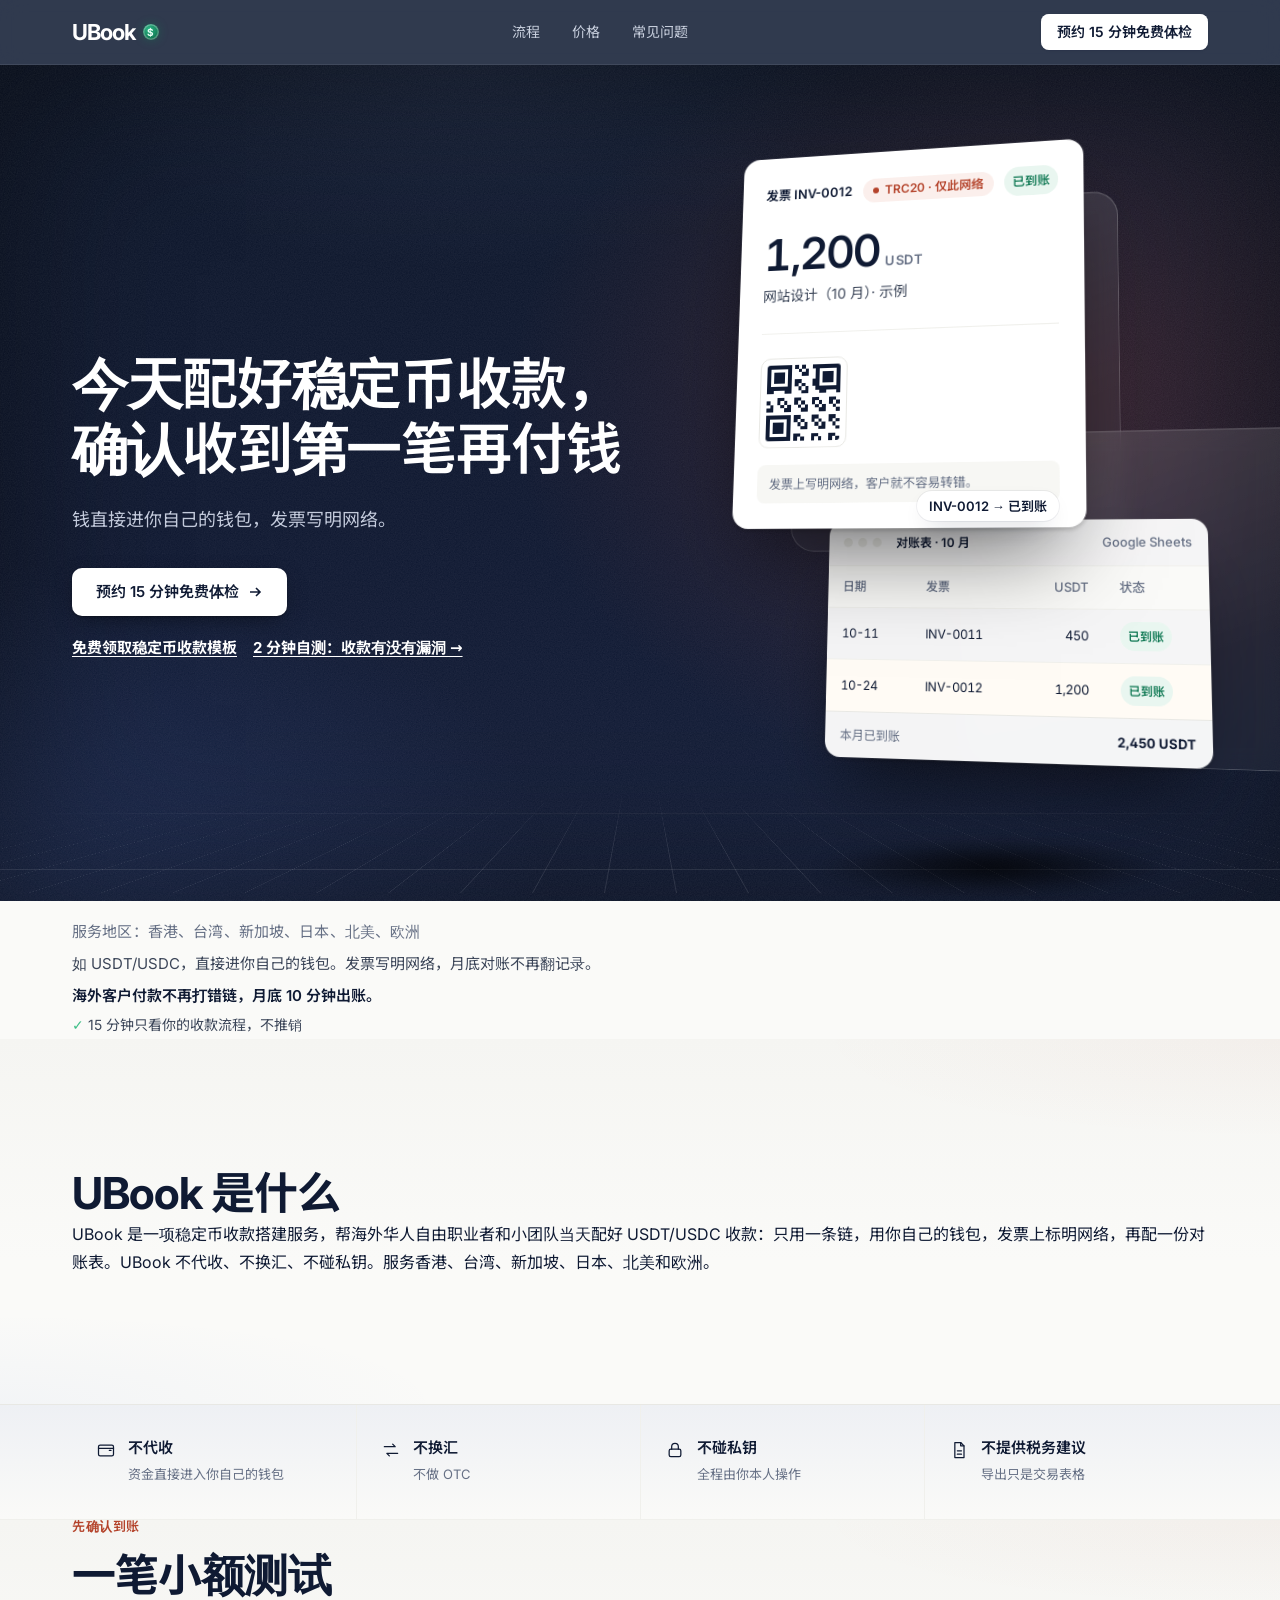
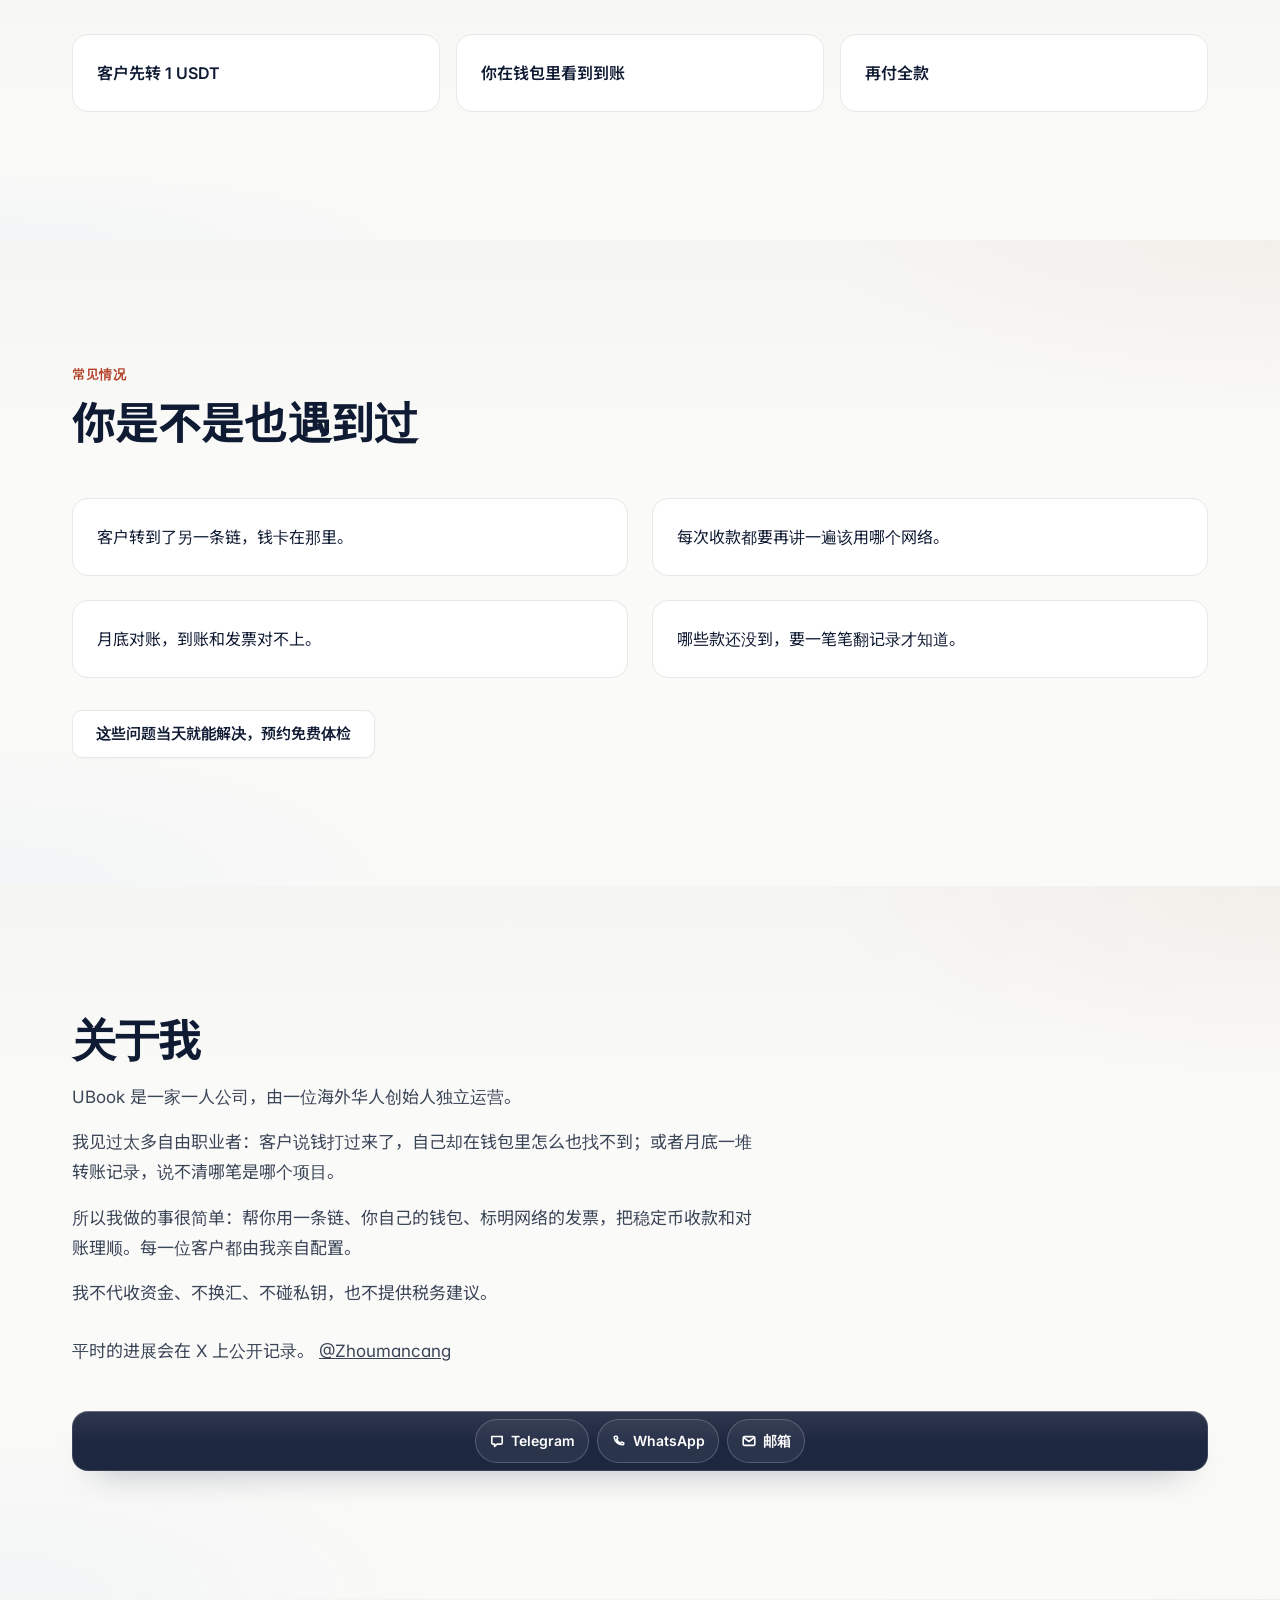
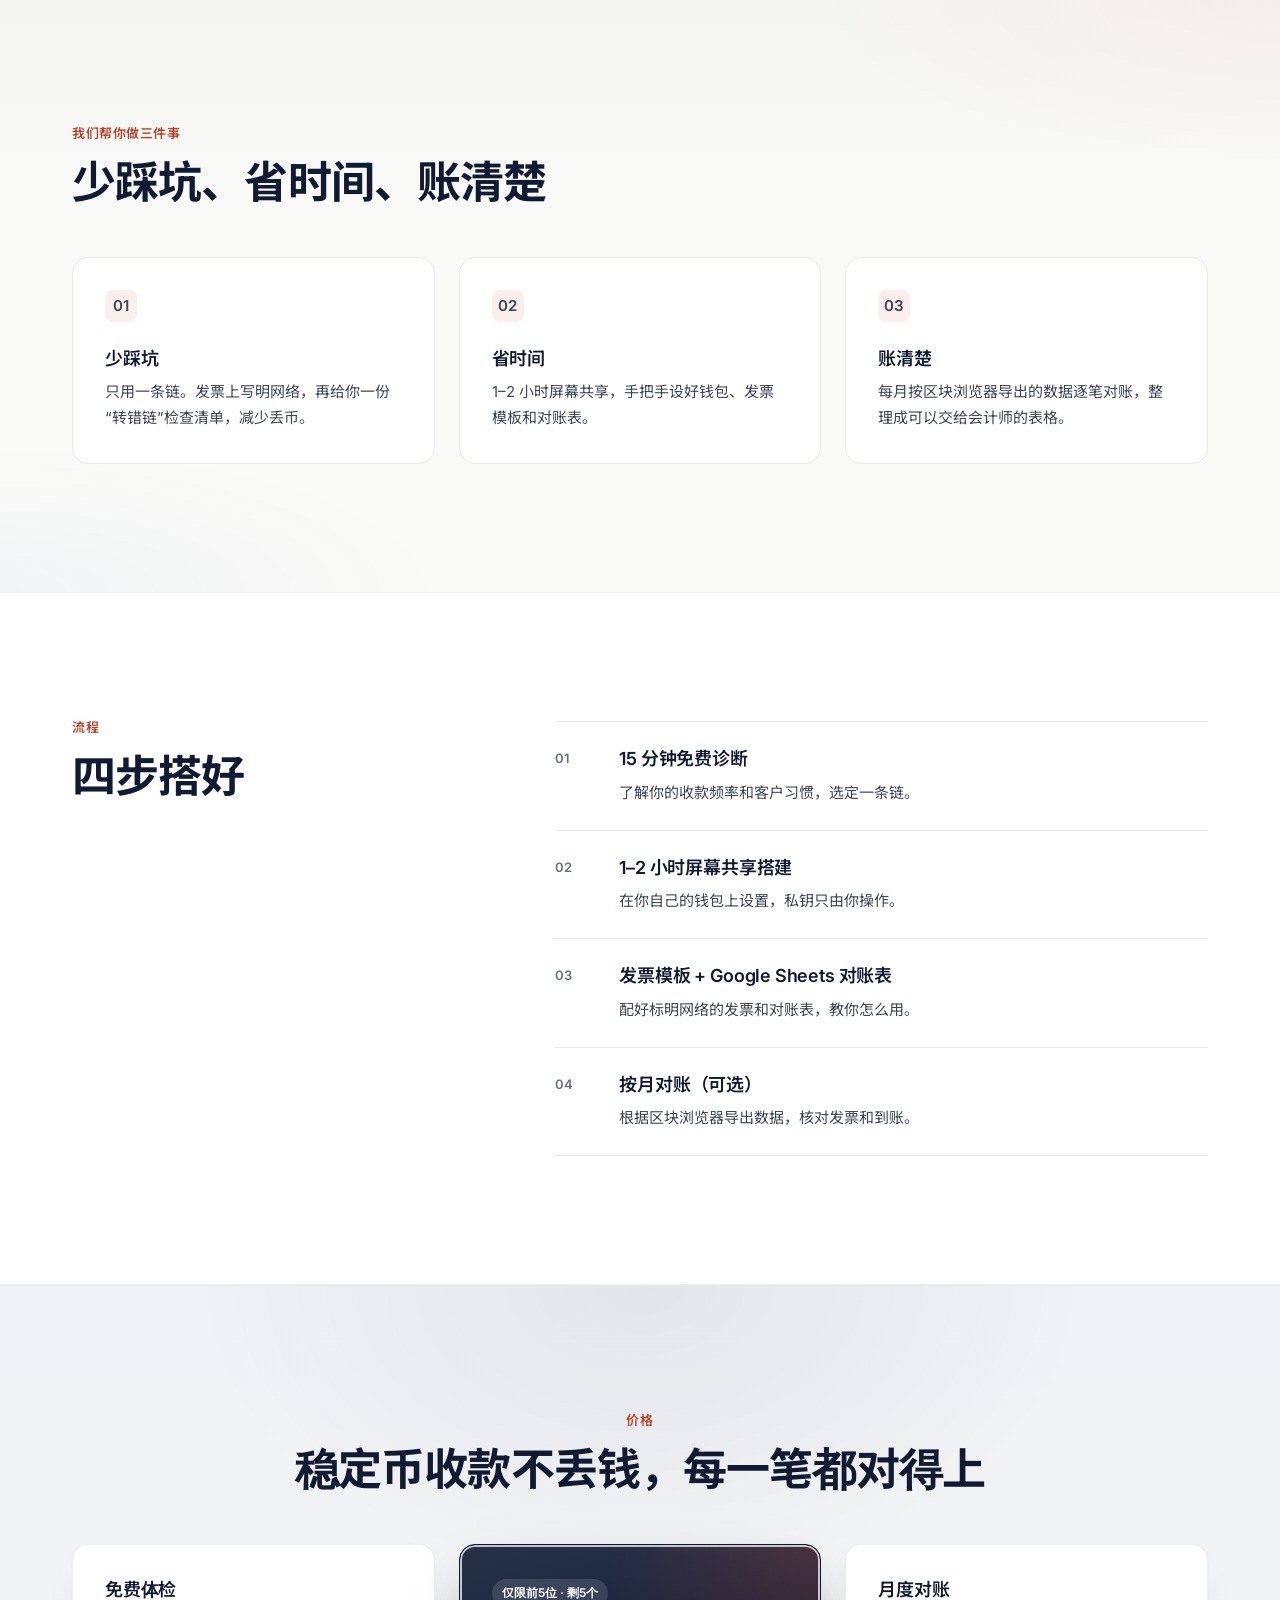
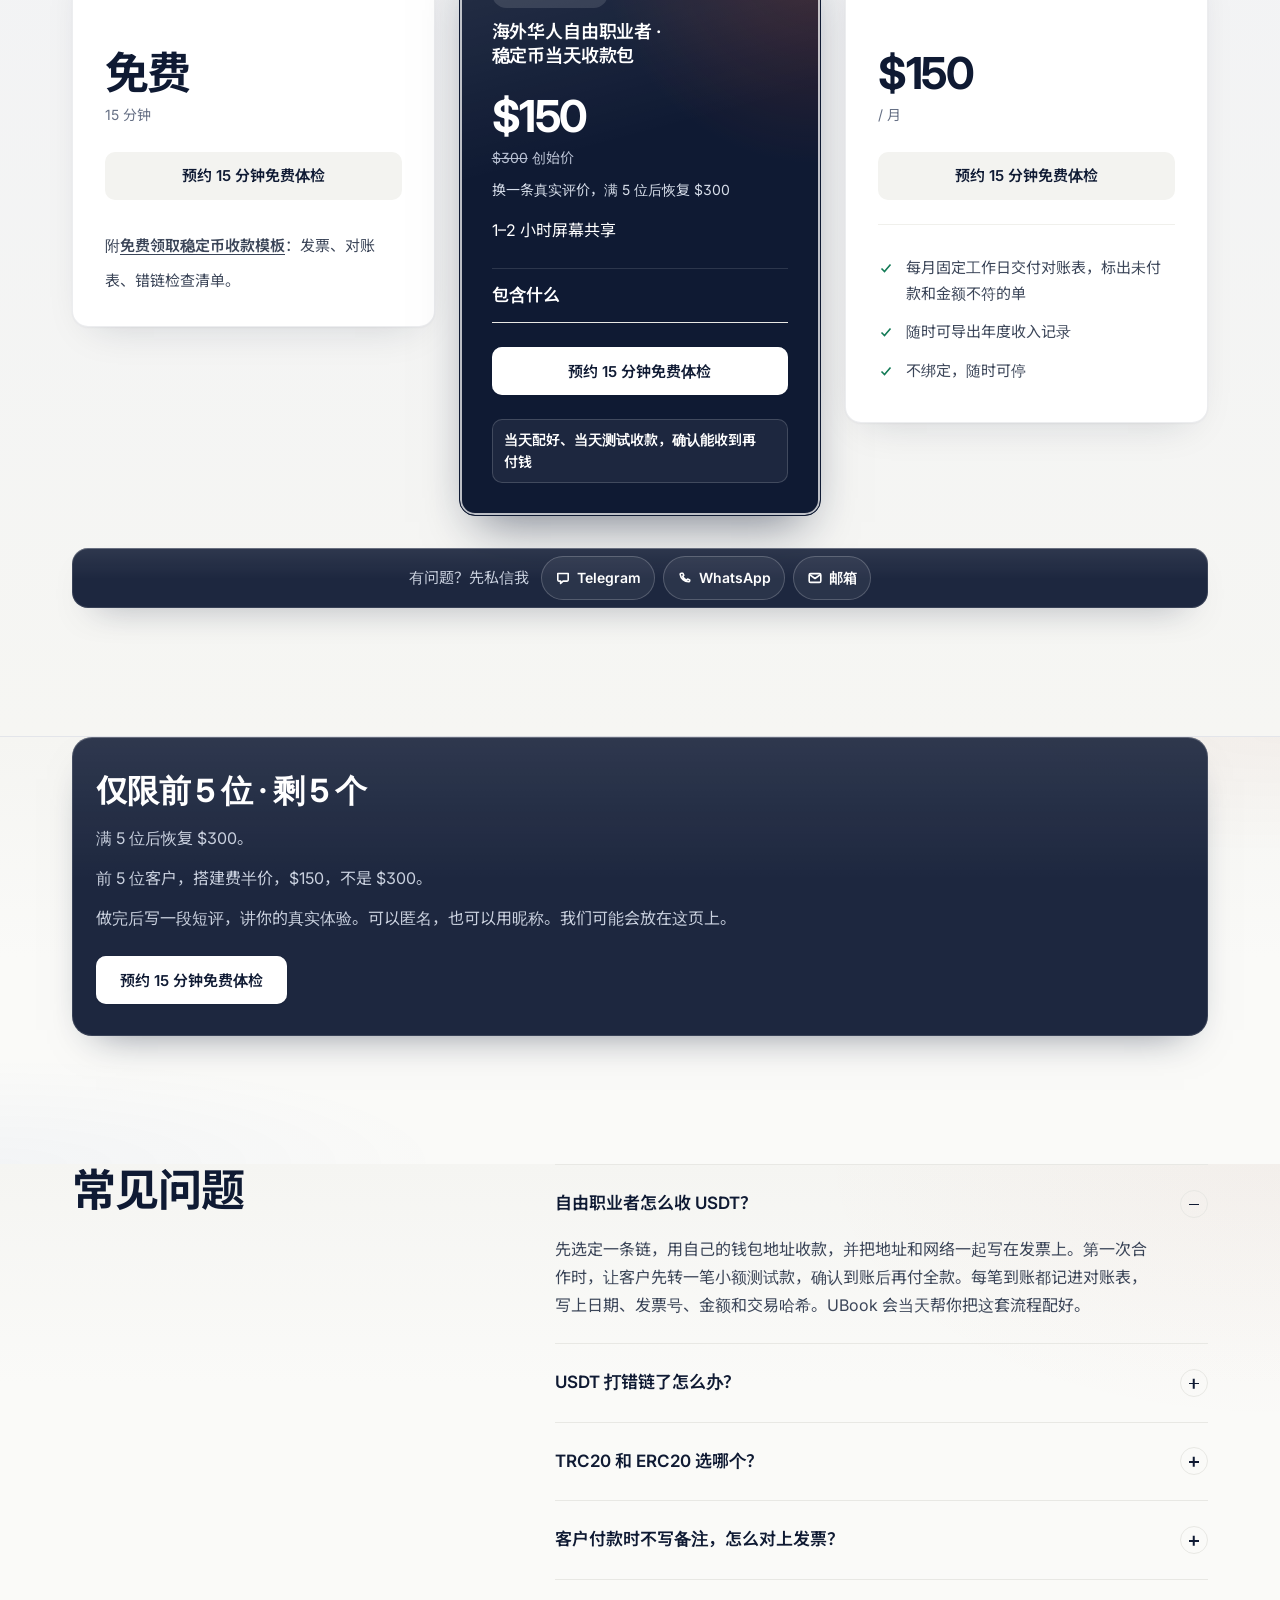
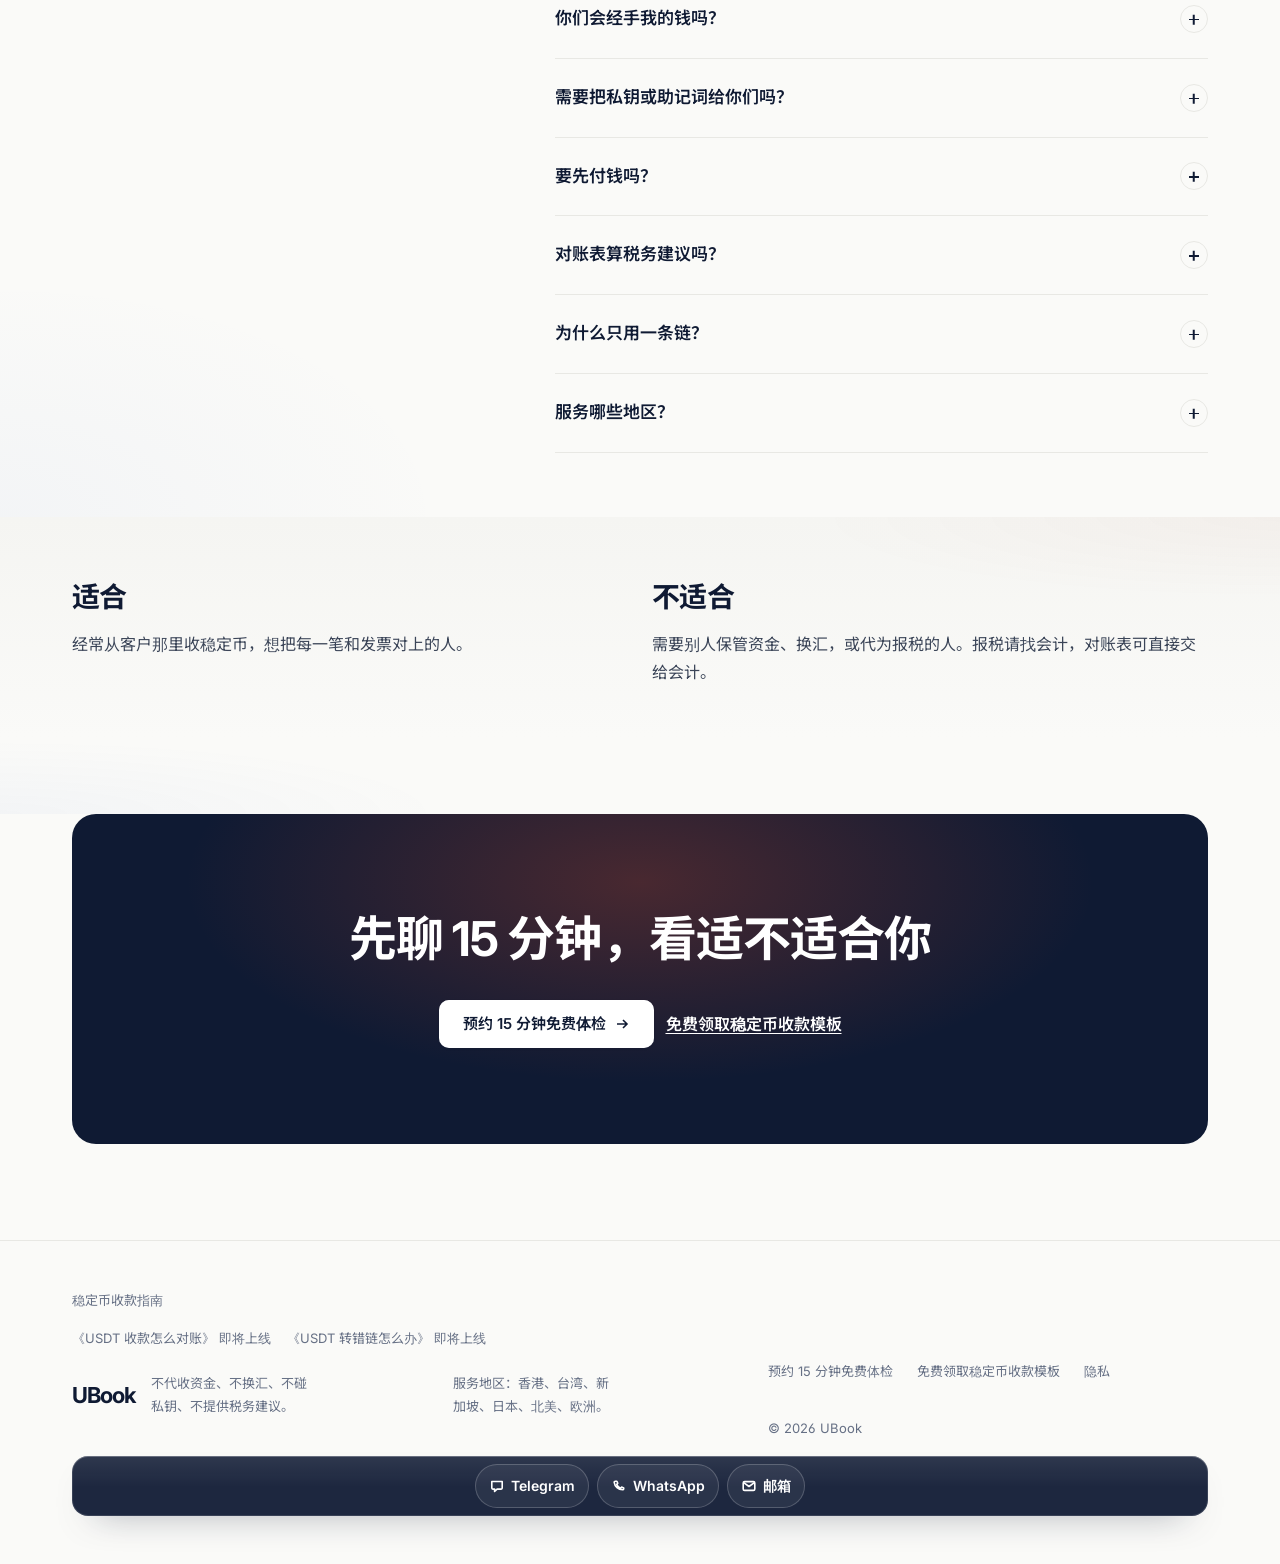
==== commit a9606f3e: "Keep the two-minute checkup link in the hero. Place it beside the template link, and leave the other" ====
--- a/index.html
+++ b/index.html
@@ -196,7 +196,10 @@
           <p class="lead">钱直接进你自己的钱包，发票写明网络。</p>
           <div class="cta" id="book">
             <a class="btn p" data-cta="BOOK_DIAGNOSIS" data-track="book" href="#book">预约 15 分钟免费体检<svg width="16" height="16" viewBox="0 0 16 16" fill="none" stroke="currentColor" stroke-width="1.6" aria-hidden="true"><path d="M3 8h10M9 4l4 4-4 4"/></svg></a>
-            <a class="textlink" data-cta="FREE_TEMPLATE" data-track="template" href="#book">免费领取稳定币收款模板</a>
+            <div class="hero-links">
+              <a class="textlink" data-cta="FREE_TEMPLATE" data-track="template" href="#book">免费领取稳定币收款模板</a>
+              <a class="checkin" href="checkup.html">2 分钟自测：收款有没有漏洞 →</a>
+            </div>
           </div>
         </div>
         <div class="vis" role="group" aria-label="发票与对账表示例">
@@ -250,7 +253,6 @@
         <p>如 USDT/USDC，直接进你自己的钱包。发票写明网络，月底对账不再翻记录。</p>
         <p class="dream">海外客户付款不再打错链，<span>月底 10 分钟出账。</span></p>
         <p class="reassure"><span class="okmark" aria-hidden="true">✓</span> 15 分钟只看你的收款流程，不推销</p>
-        <p><a class="checkin" href="checkup.html">2 分钟自测：收款有没有漏洞 →</a></p>
       </div>
     </div>
 
--- a/assets/styles.css
+++ b/assets/styles.css
@@ -1485,11 +1485,6 @@
   color: var(--ok);
 }
 
-.quiet .checkin {
-  color: var(--ink);
-  font-weight: 600;
-}
-
 #book.cta {
   flex-direction: column;
   align-items: flex-start;
@@ -1525,7 +1520,7 @@
   flex-wrap: wrap;
   align-items: center;
   gap: 0 16px;
-  margin-top: 2px;
+  margin-top: 10px;
 }
 
 #book .hero-links .textlink,
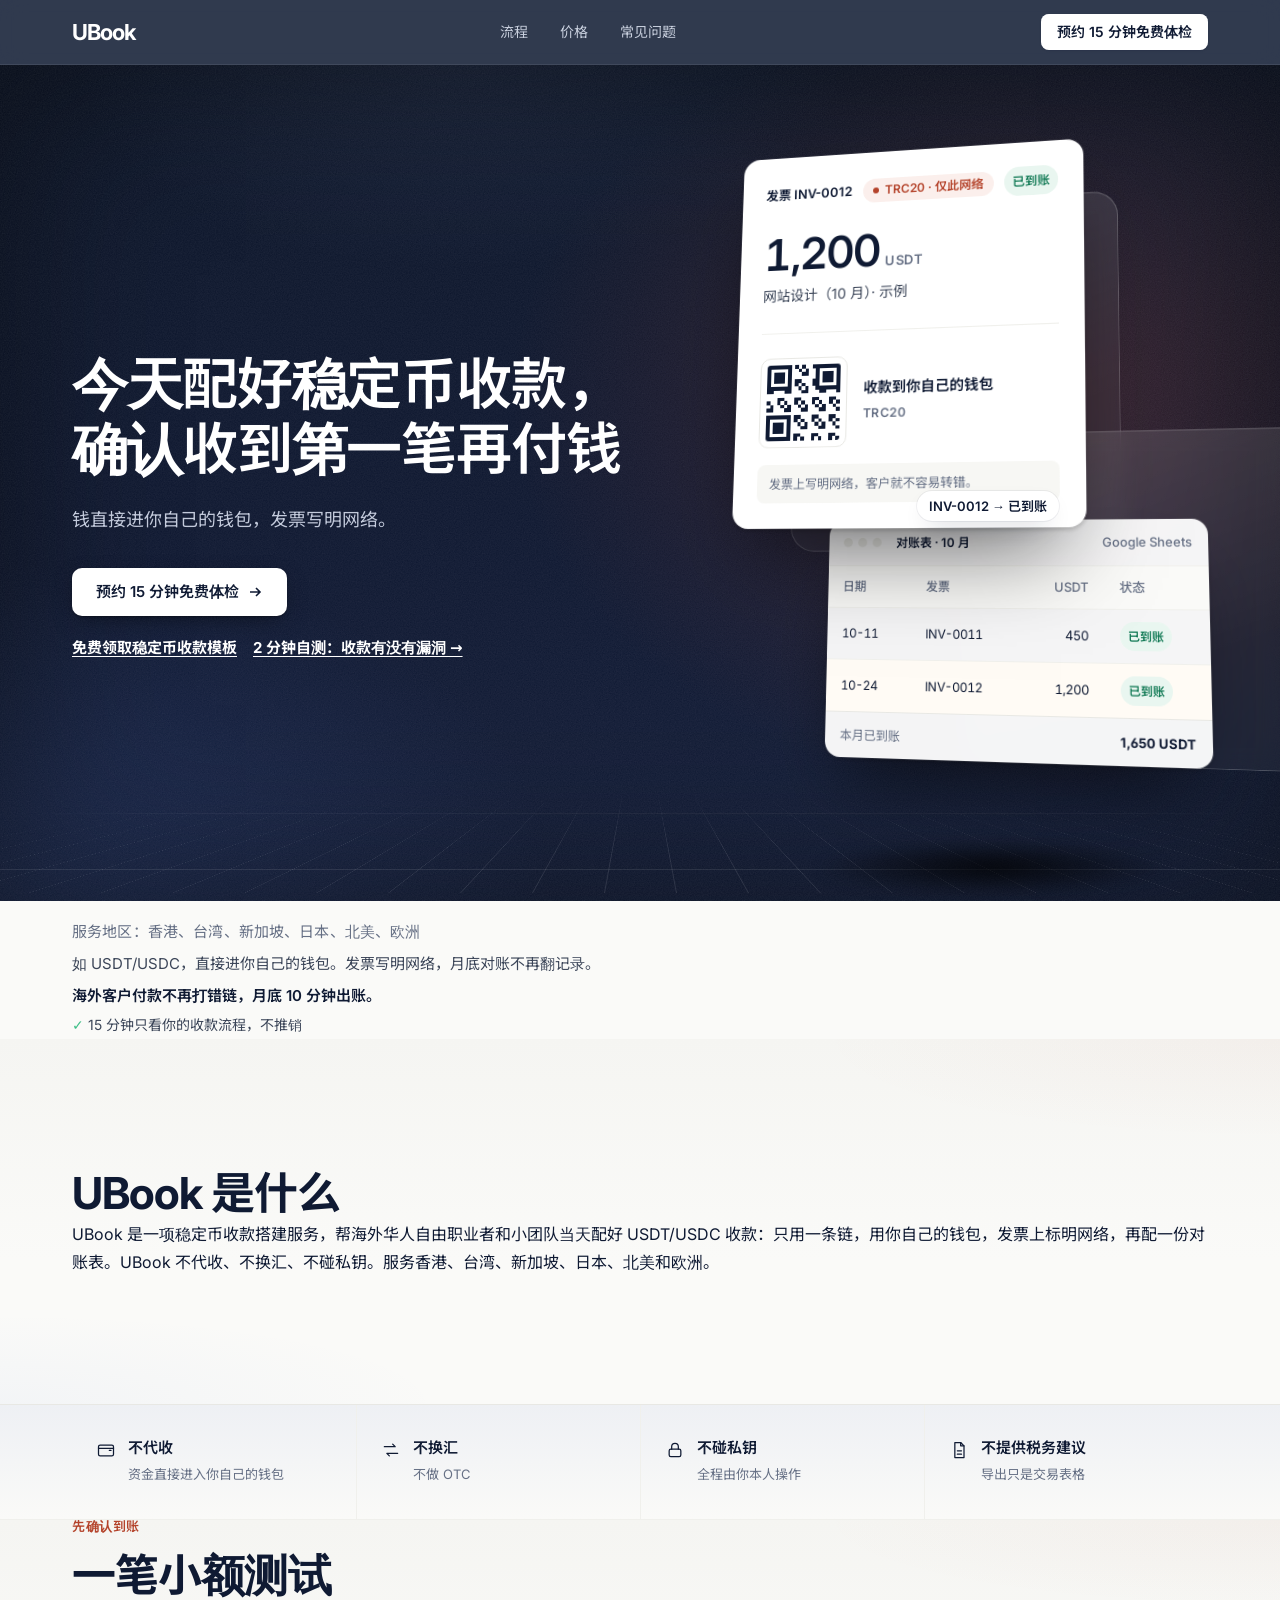
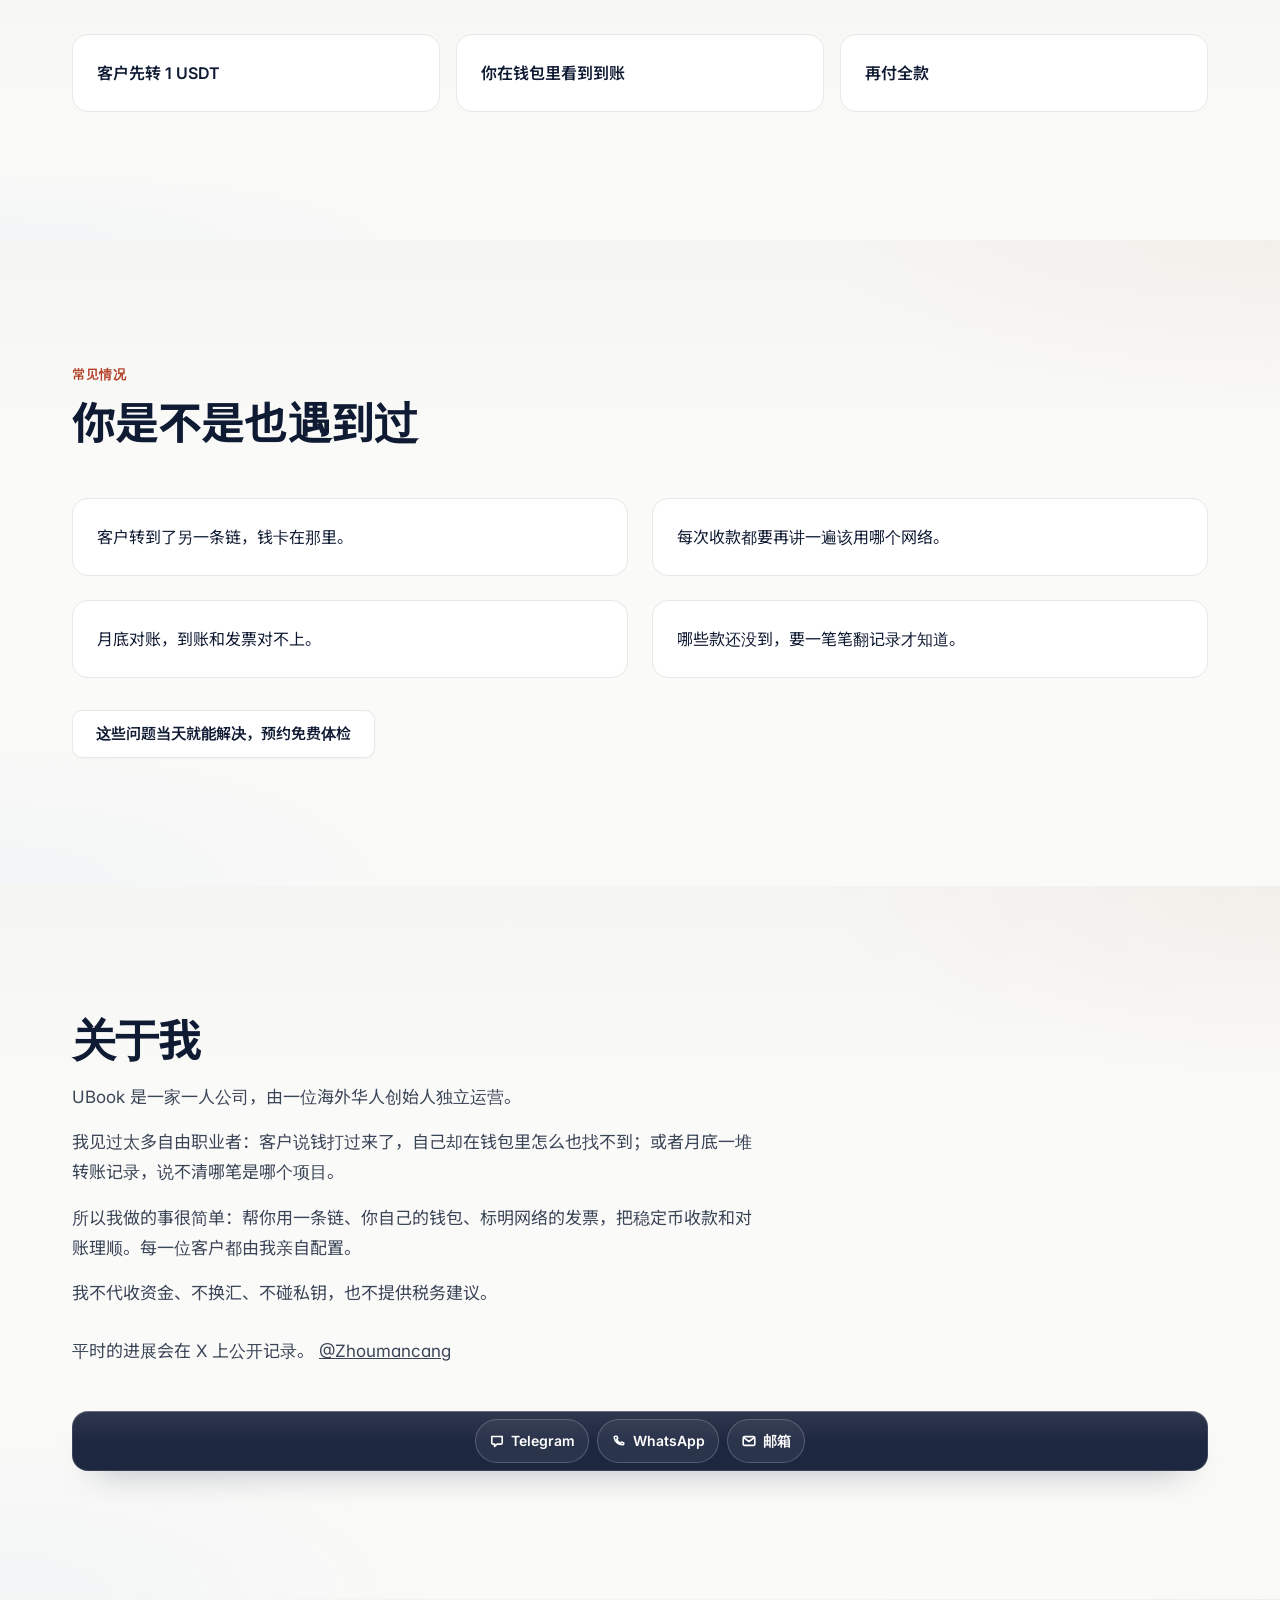
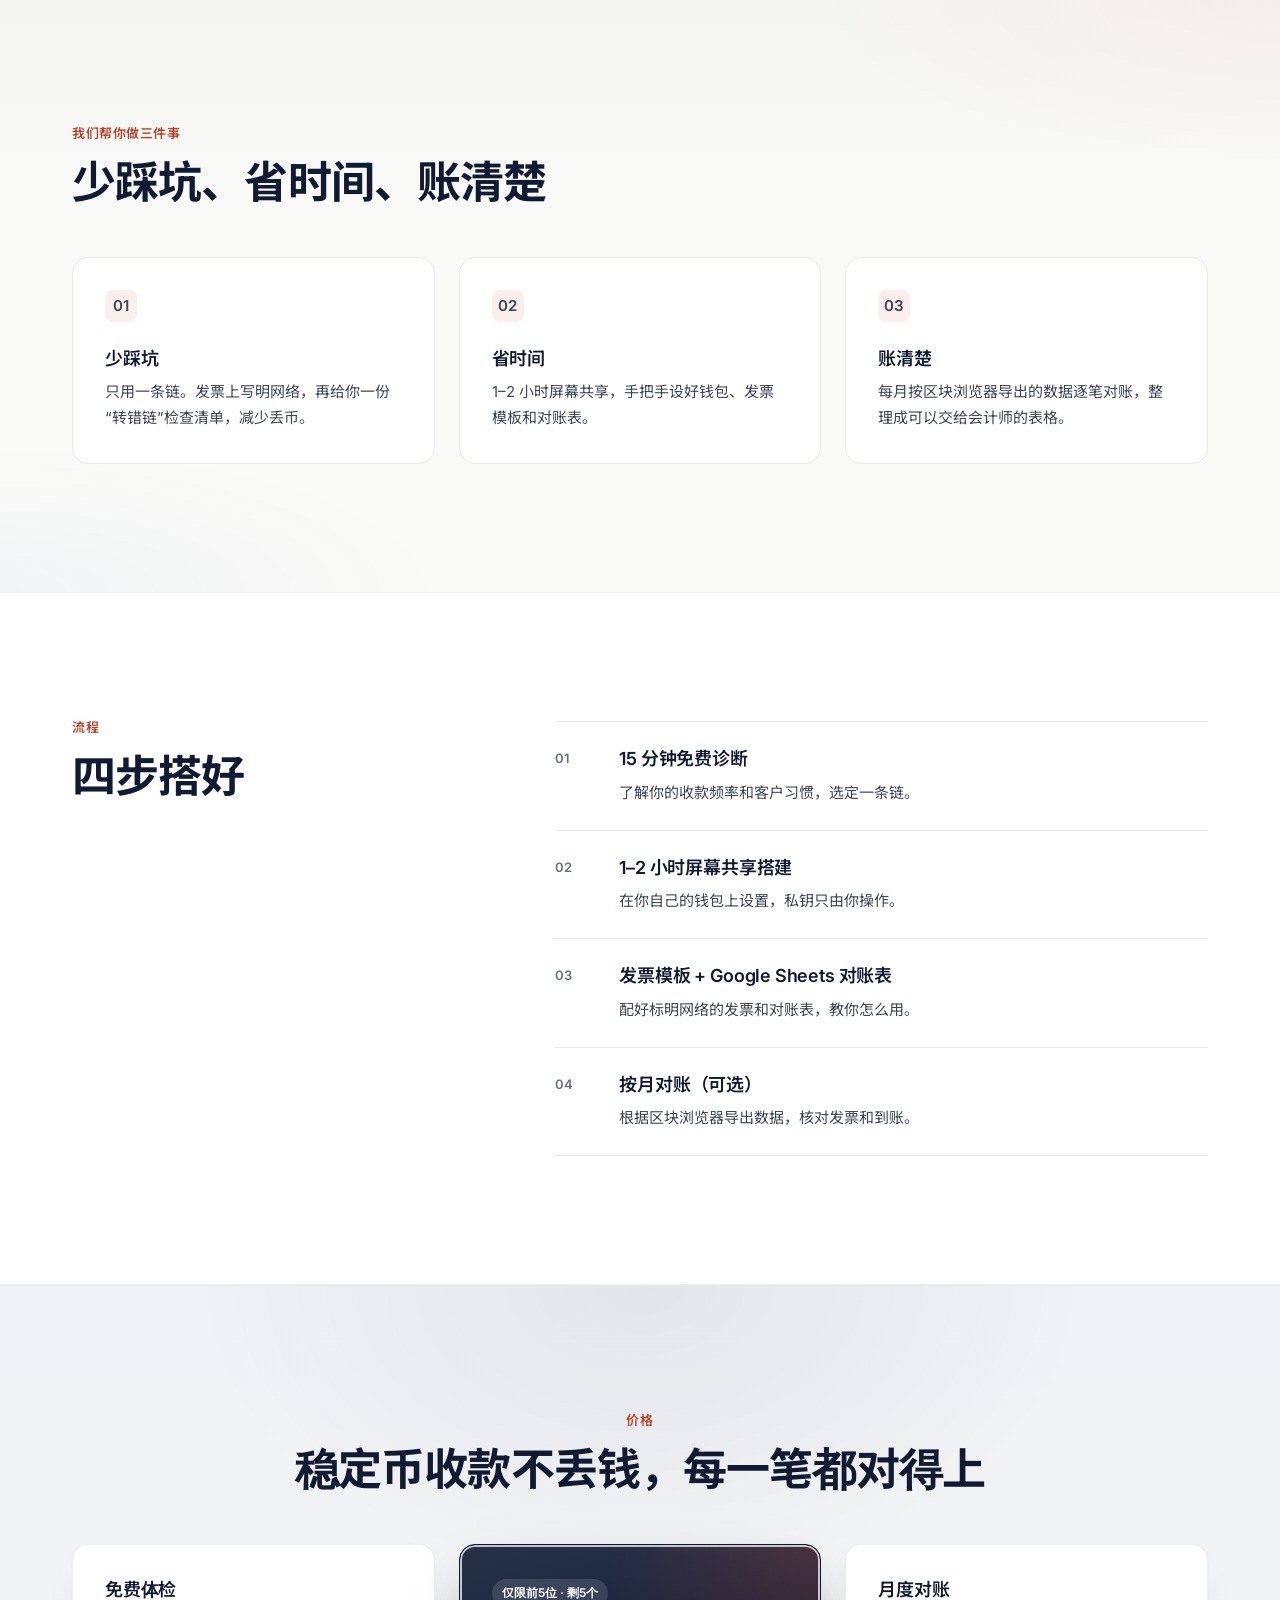
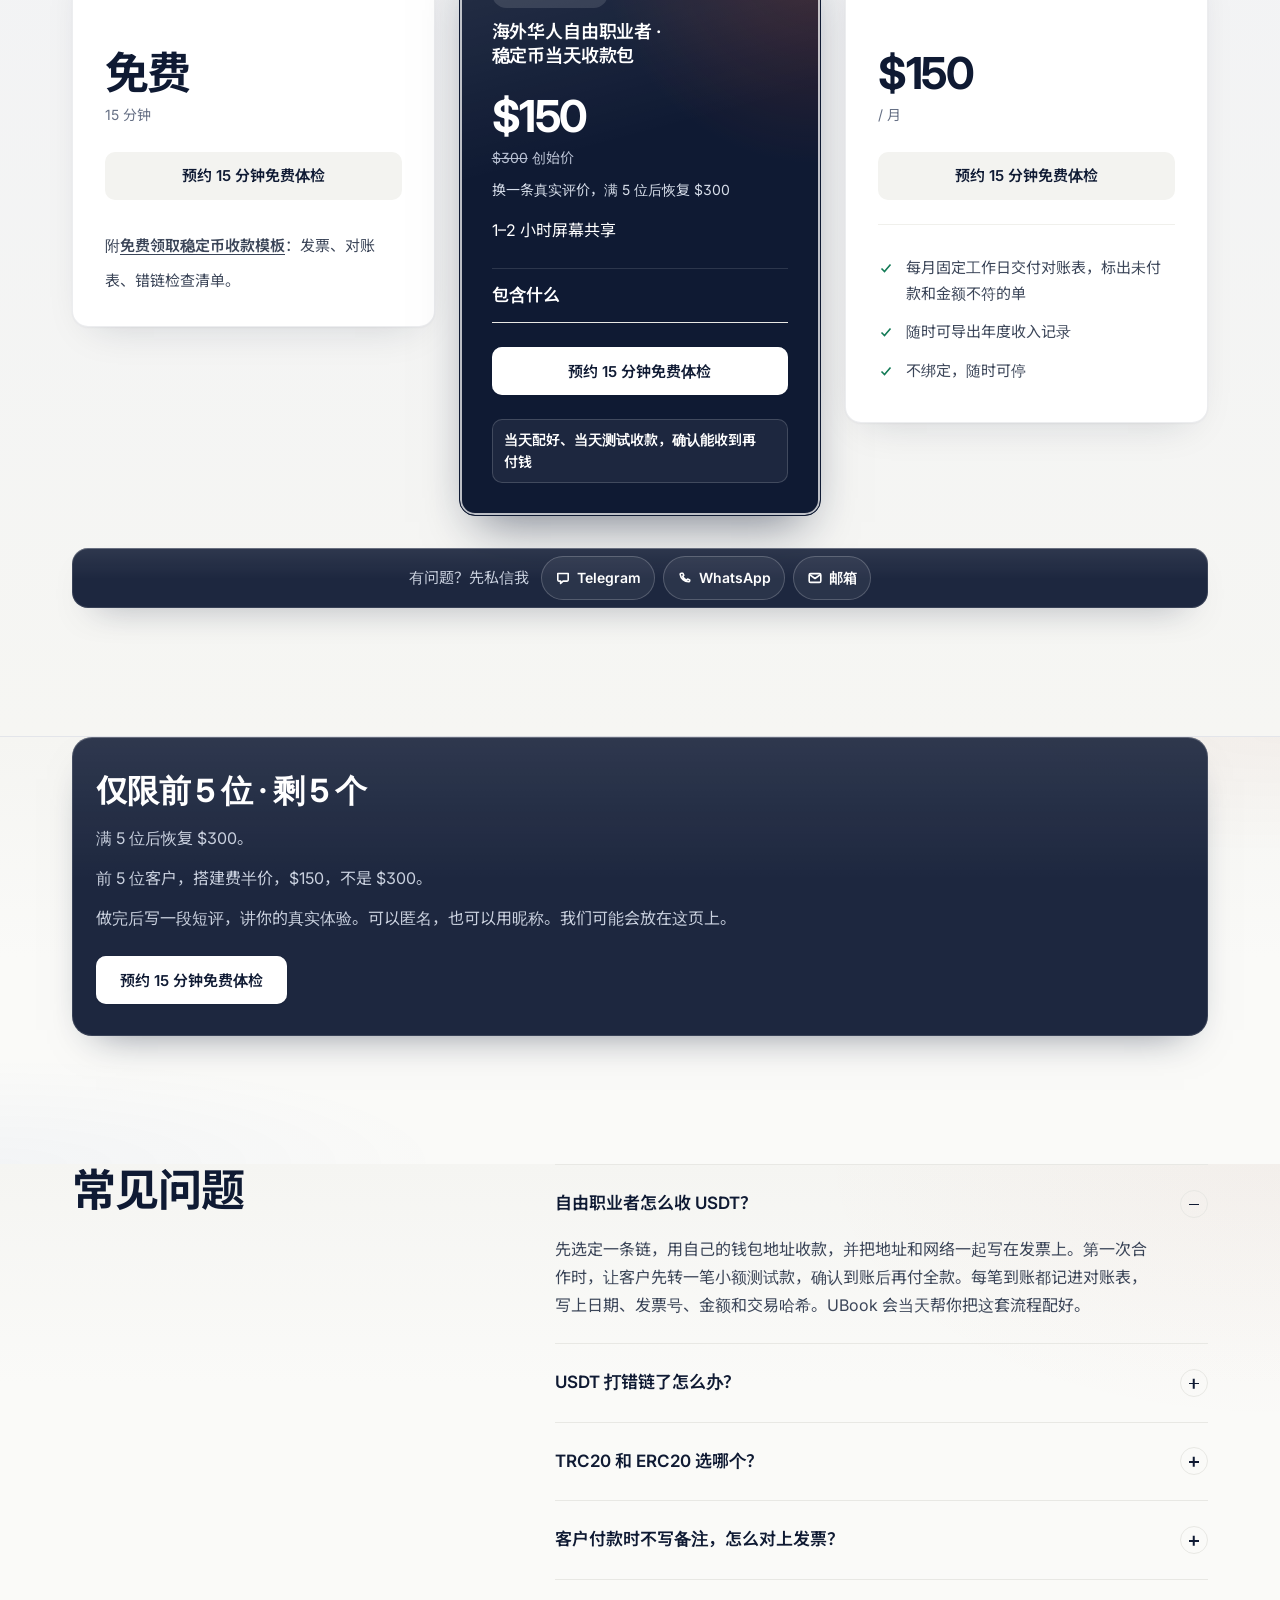
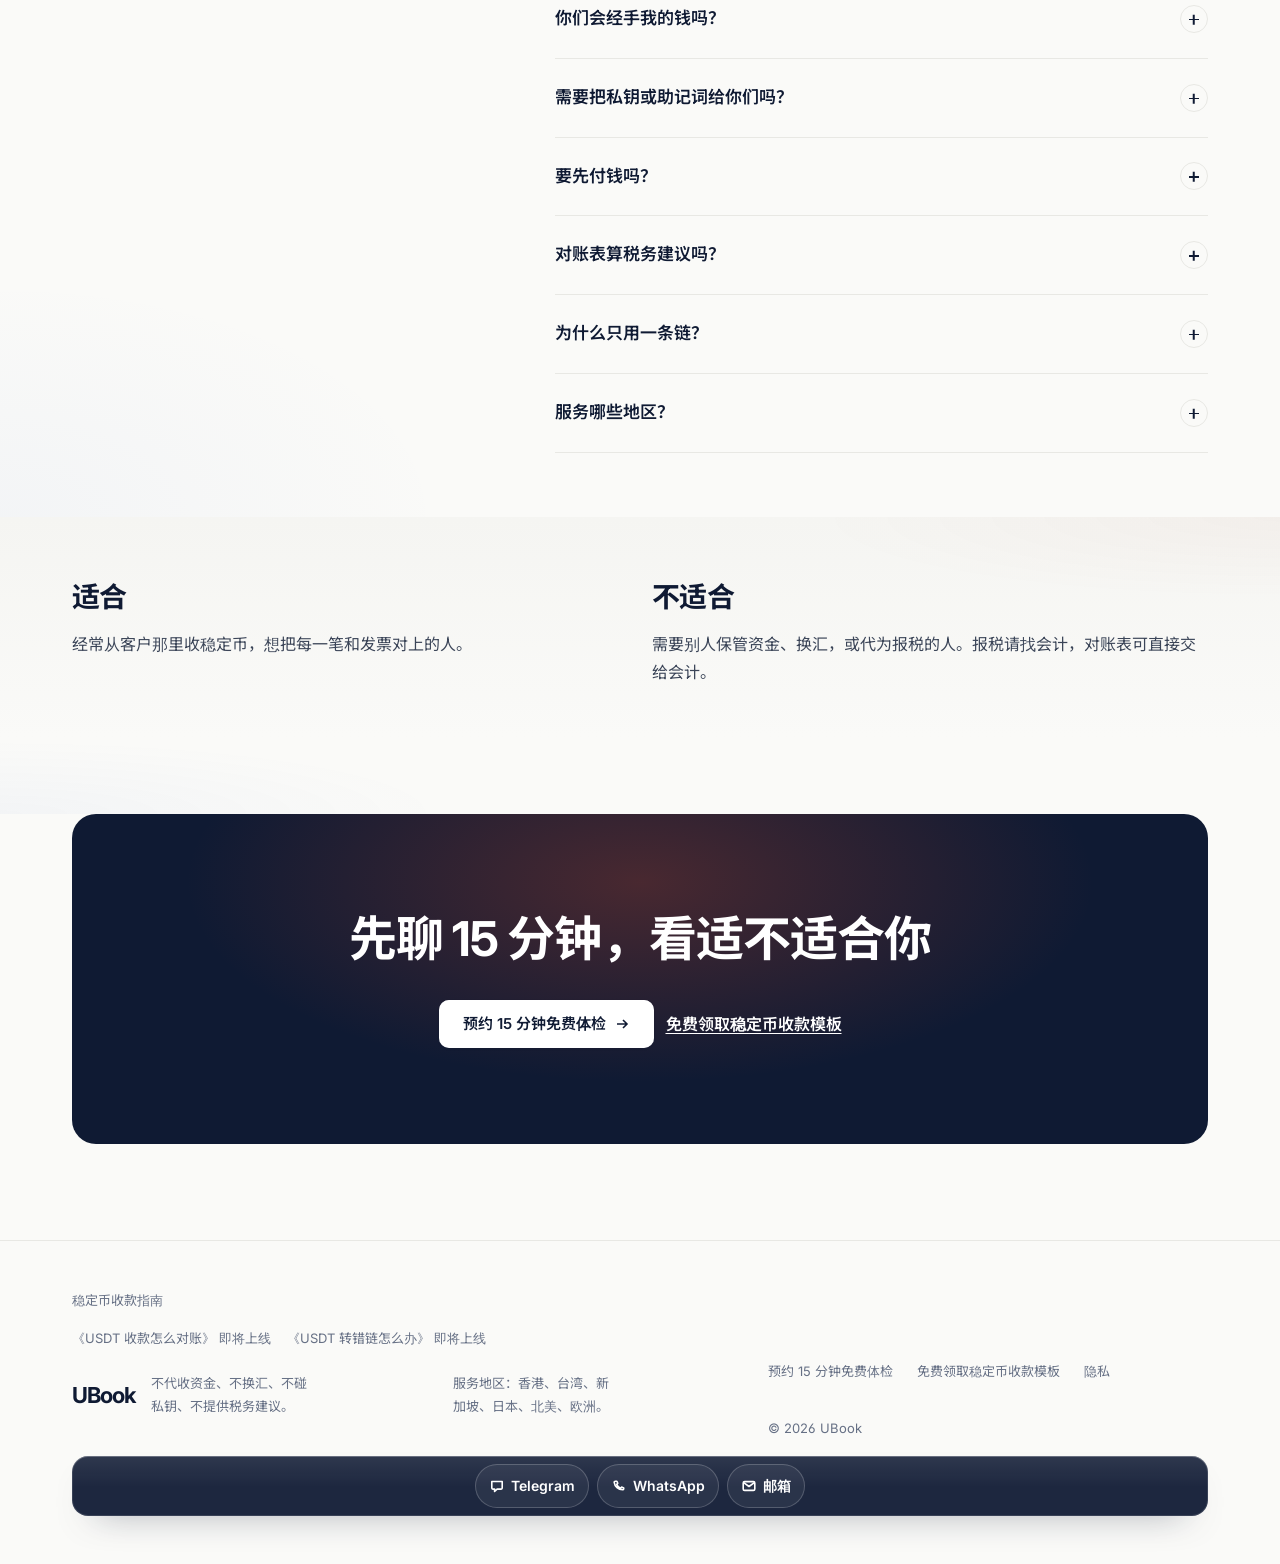
==== commit 4e416f7b: "Match the sample total and finish the invoice row. Show 1,650 USDT for the two visible rows, label t" ====
--- a/index.html
+++ b/index.html
@@ -210,6 +210,7 @@
             <p class="for">网站设计（10 月）· 示例</p>
             <div class="pay">
               <svg class="qr" viewBox="0 0 21 21" fill="currentColor" shape-rendering="crispEdges" aria-hidden="true"><rect x="0" y="7" width="1" height="1"/><rect x="0" y="10" width="1" height="1"/><rect x="0" y="12" width="1" height="1"/><rect x="1" y="7" width="1" height="1"/><rect x="1" y="11" width="1" height="1"/><rect x="1" y="12" width="1" height="1"/><rect x="3" y="9" width="1" height="1"/><rect x="3" y="10" width="1" height="1"/><rect x="4" y="9" width="1" height="1"/><rect x="4" y="11" width="1" height="1"/><rect x="5" y="7" width="1" height="1"/><rect x="5" y="10" width="1" height="1"/><rect x="5" y="12" width="1" height="1"/><rect x="6" y="7" width="1" height="1"/><rect x="6" y="11" width="1" height="1"/><rect x="6" y="12" width="1" height="1"/><rect x="8" y="0" width="1" height="1"/><rect x="8" y="4" width="1" height="1"/><rect x="8" y="5" width="1" height="1"/><rect x="8" y="9" width="1" height="1"/><rect x="8" y="10" width="1" height="1"/><rect x="8" y="14" width="1" height="1"/><rect x="8" y="15" width="1" height="1"/><rect x="8" y="19" width="1" height="1"/><rect x="8" y="20" width="1" height="1"/><rect x="9" y="1" width="1" height="1"/><rect x="9" y="4" width="1" height="1"/><rect x="9" y="6" width="1" height="1"/><rect x="9" y="9" width="1" height="1"/><rect x="9" y="11" width="1" height="1"/><rect x="9" y="14" width="1" height="1"/><rect x="9" y="16" width="1" height="1"/><rect x="9" y="19" width="1" height="1"/><rect x="10" y="0" width="1" height="1"/><rect x="10" y="2" width="1" height="1"/><rect x="10" y="5" width="1" height="1"/><rect x="10" y="7" width="1" height="1"/><rect x="10" y="10" width="1" height="1"/><rect x="10" y="12" width="1" height="1"/><rect x="10" y="15" width="1" height="1"/><rect x="10" y="17" width="1" height="1"/><rect x="10" y="20" width="1" height="1"/><rect x="11" y="1" width="1" height="1"/><rect x="11" y="2" width="1" height="1"/><rect x="11" y="6" width="1" height="1"/><rect x="11" y="7" width="1" height="1"/><rect x="11" y="11" width="1" height="1"/><rect x="11" y="12" width="1" height="1"/><rect x="11" y="16" width="1" height="1"/><rect x="11" y="17" width="1" height="1"/><rect x="13" y="0" width="1" height="1"/><rect x="13" y="4" width="1" height="1"/><rect x="13" y="5" width="1" height="1"/><rect x="13" y="9" width="1" height="1"/><rect x="13" y="10" width="1" height="1"/><rect x="13" y="14" width="1" height="1"/><rect x="13" y="15" width="1" height="1"/><rect x="13" y="19" width="1" height="1"/><rect x="13" y="20" width="1" height="1"/><rect x="14" y="9" width="1" height="1"/><rect x="14" y="11" width="1" height="1"/><rect x="14" y="14" width="1" height="1"/><rect x="14" y="16" width="1" height="1"/><rect x="14" y="19" width="1" height="1"/><rect x="15" y="7" width="1" height="1"/><rect x="15" y="10" width="1" height="1"/><rect x="15" y="12" width="1" height="1"/><rect x="15" y="15" width="1" height="1"/><rect x="15" y="17" width="1" height="1"/><rect x="15" y="20" width="1" height="1"/><rect x="16" y="7" width="1" height="1"/><rect x="16" y="11" width="1" height="1"/><rect x="16" y="12" width="1" height="1"/><rect x="16" y="16" width="1" height="1"/><rect x="16" y="17" width="1" height="1"/><rect x="18" y="9" width="1" height="1"/><rect x="18" y="10" width="1" height="1"/><rect x="18" y="14" width="1" height="1"/><rect x="18" y="15" width="1" height="1"/><rect x="18" y="19" width="1" height="1"/><rect x="18" y="20" width="1" height="1"/><rect x="19" y="9" width="1" height="1"/><rect x="19" y="11" width="1" height="1"/><rect x="19" y="14" width="1" height="1"/><rect x="19" y="16" width="1" height="1"/><rect x="19" y="19" width="1" height="1"/><rect x="20" y="7" width="1" height="1"/><rect x="20" y="10" width="1" height="1"/><rect x="20" y="12" width="1" height="1"/><rect x="20" y="15" width="1" height="1"/><rect x="20" y="17" width="1" height="1"/><rect x="20" y="20" width="1" height="1"/><path d="M0 0h7v7h-7z M1 1v5h5v-5z" fill-rule="evenodd"/><rect x="2" y="2" width="3" height="3"/><path d="M14 0h7v7h-7z M15 1v5h5v-5z" fill-rule="evenodd"/><rect x="16" y="2" width="3" height="3"/><path d="M0 14h7v7h-7z M1 15v5h5v-5z" fill-rule="evenodd"/><rect x="2" y="16" width="3" height="3"/></svg>
+              <p class="wallet"><b>收款到你自己的钱包</b><small>TRC20</small></p>
             </div>
             <p class="note">发票上写明网络，客户就不容易转错。</p>
           </div>
@@ -241,7 +242,7 @@
                 </tr>
               </tbody>
             </table>
-            <p class="sum"><span>本月已到账</span><b>2,450 USDT</b></p>
+            <p class="sum"><span>本月已到账</span><b>1,650 USDT</b></p>
           </div>
         </div>
       </div>
--- a/assets/styles.css
+++ b/assets/styles.css
@@ -454,6 +454,29 @@
   background: #fff;
 }
 
+.wallet {
+  margin: 0;
+  display: flex;
+  flex-direction: column;
+  justify-content: center;
+  gap: 4px;
+  min-width: 0;
+}
+
+.wallet b {
+  color: var(--ink);
+  font-size: 14px;
+  font-weight: 600;
+  line-height: 1.4;
+}
+
+.wallet small {
+  color: var(--mut);
+  font-size: 12px;
+  font-weight: 600;
+  letter-spacing: 0.04em;
+}
+
 .note {
   margin-top: var(--s2);
   font-size: 12px;
@@ -1283,25 +1306,6 @@
   .vis::after { inset: 45% -3% -5% 25%; }
   .hero::after { height: 45%; background-size: 44px 44px; }
 }
-
-/* ===== Logo anim A: stable coin ===== */
-header .brand { gap: 8px; perspective: 120px; }
-header .brand::after {
-  content: "$"; flex: none; width: 16px; height: 16px; border-radius: 50%;
-  display: grid; place-items: center;
-  font: 700 10px/1 Inter, system-ui, sans-serif; letter-spacing: 0; color: #e9fff6;
-  background:
-    linear-gradient(115deg, transparent 35%, rgba(255,255,255,.55) 50%, transparent 65%) 0 0 / 300% 100% no-repeat,
-    radial-gradient(circle at 35% 30%, #2bb383, #127a55 70%);
-  box-shadow: inset 0 0 0 1.5px rgba(255,255,255,.28), inset 0 -1px 2px rgba(0,0,0,.25), 0 0 10px rgba(18,122,85,.45);
-  animation: ub-coin 4s cubic-bezier(.45,0,.25,1) infinite;
-}
-@keyframes ub-coin {
-  0%, 40% { transform: rotateY(0); background-position: 100% 0, 0 0; }
-  70% { background-position: -50% 0, 0 0; }
-  80%, 100% { transform: rotateY(360deg); background-position: -100% 0, 0 0; }
-}
-@media (prefers-reduced-motion: reduce) { header .brand::after { animation: none; } }
 
 .reach {
   display: flex;
